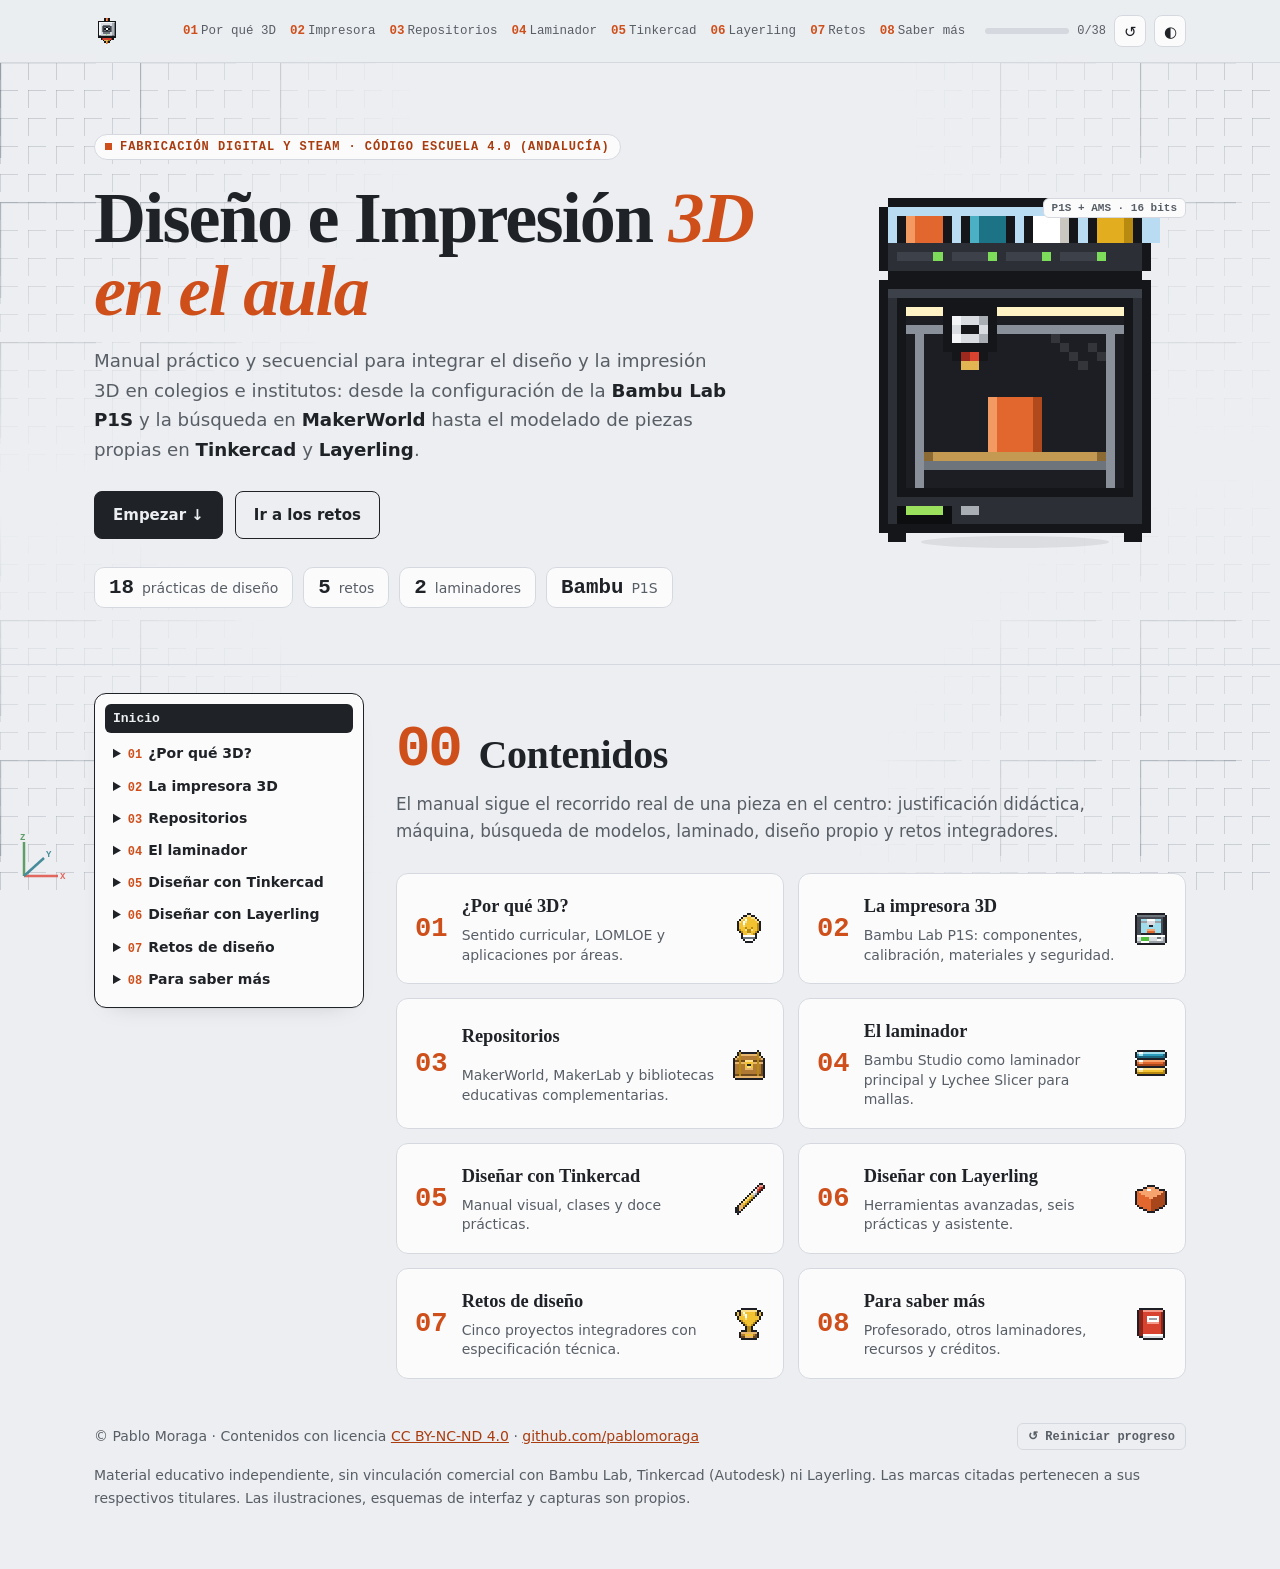
==== index.html @ 356602a1 "Publicar el manual «Impresión 3D Código 4.0» Sitio multipágina (01–08), guía imprimible en PDF, solu" ====
<!doctype html>
<html lang="es">
<head>
<meta charset="utf-8">
<meta name="viewport" content="width=device-width, initial-scale=1">
<title>Diseño e Impresión 3D en el aula</title>
<meta name="description" content="Manual práctico y secuencial para integrar el diseño y la impresión 3D en colegios e institutos de Andalucía (Código Escuela 4.0): Bambu Lab P1S, MakerWorld, Bambu Studio, Lychee Slicer, Tinkercad y Layerling.">
<meta name="author" content="Pablo Moraga">
<link rel="icon" href="data:image/svg+xml,%3Csvg xmlns='http://www.w3.org/2000/svg' viewBox='0 0 8 8' shape-rendering='crispEdges'%3E%3Crect x='1' y='0' width='6' height='8' fill='%231e1d1a'/%3E%3Crect x='0' y='1' width='8' height='6' fill='%231e1d1a'/%3E%3Crect x='1' y='1' width='6' height='6' fill='%23cf4f1b'/%3E%3Crect x='3' y='3' width='2' height='2' fill='%23ffffff'/%3E%3C/svg%3E">
<link rel="stylesheet" href="css/estilo.css?v=aee4a7ae">
</head>
<body data-page="index.html">
<a class="skip" href="#contenido">Saltar al contenido</a>
<div class="cad tl" aria-hidden="true"></div><div class="cad tr" aria-hidden="true"></div><div class="cad bl" aria-hidden="true"></div><div class="cad br" aria-hidden="true"></div>
<svg class="axes" viewBox="0 0 54 54" aria-hidden="true"><path d="M10 44 L44 44" stroke="#e0453a" stroke-width="2.5"/><path d="M10 44 L10 10" stroke="#3c8a46" stroke-width="2.5"/><path d="M10 44 L30 26" stroke="#1d7386" stroke-width="2.5"/><g font-family="monospace" font-size="9" font-weight="700"><text x="46" y="47" fill="#e0453a">X</text><text x="6" y="8" fill="#3c8a46">Z</text><text x="32" y="25" fill="#1d7386">Y</text></g></svg>

<!-- Biblioteca de ilustraciones (gradientes y símbolos reutilizables) -->
<svg width="0" height="0" style="position:absolute" aria-hidden="true" focusable="false">
  <defs>
    <linearGradient id="g-glass" x1="0" y1="0" x2="1" y2="1"><stop offset="0" stop-color="#fff" stop-opacity=".22"/><stop offset=".45" stop-color="#fff" stop-opacity=".04"/><stop offset=".55" stop-color="#fff" stop-opacity=".12"/><stop offset="1" stop-color="#fff" stop-opacity=".02"/></linearGradient>
    <linearGradient id="g-pei" x1="0" x2="1"><stop offset="0" stop-color="#8b6b33"/><stop offset=".5" stop-color="#b48f4c"/><stop offset="1" stop-color="#7c5e2b"/></linearGradient>
    <linearGradient id="g-body" x1="0" x2="0" y1="0" y2="1"><stop offset="0" stop-color="#3a3d43"/><stop offset="1" stop-color="#232529"/></linearGradient>
    <linearGradient id="g-alu" x1="0" x2="1"><stop offset="0" stop-color="#9aa0a8"/><stop offset=".5" stop-color="#dde1e5"/><stop offset="1" stop-color="#8d939b"/></linearGradient>
    <linearGradient id="g-brass" x1="0" x2="1"><stop offset="0" stop-color="#a77b25"/><stop offset=".5" stop-color="#e5c06a"/><stop offset="1" stop-color="#9a6f1e"/></linearGradient>
    <linearGradient id="g-lid" x1="0" y1="0" x2="0" y2="1"><stop offset="0" stop-color="#d9e6ef" stop-opacity=".55"/><stop offset="1" stop-color="#b8c9d6" stop-opacity=".22"/></linearGradient>
    <linearGradient id="g-card" x1="0" x2="0" y1="0" y2="1"><stop offset="0" stop-color="#c79a62"/><stop offset="1" stop-color="#a87b45"/></linearGradient>
    <linearGradient id="g-view" x1="0" x2="0" y1="0" y2="1"><stop offset="0" stop-color="#f6f7f9"/><stop offset="1" stop-color="#e2e5e9"/></linearGradient>
    <pattern id="p-tex" width="4" height="4" patternUnits="userSpaceOnUse"><rect width="4" height="4" fill="#9c7a3e"/><circle cx="1" cy="1" r=".7" fill="#000" opacity=".2"/><circle cx="3" cy="3" r=".6" fill="#fff" opacity=".18"/></pattern>
    <marker id="m-arr" viewBox="0 0 10 10" refX="8" refY="5" markerWidth="6" markerHeight="6" orient="auto-start-reverse"><path d="M0 0 L10 5 L0 10 z" fill="#cf4f1b"/></marker>
    <marker id="m-arrB" viewBox="0 0 10 10" refX="6" refY="5" markerWidth="3.2" markerHeight="3.2" orient="auto"><path d="M0 0 L10 5 L0 10 z" fill="#1e88c8"/></marker>

    <symbol id="s-spool" viewBox="0 0 52 60">
      <rect x="6" y="5" width="40" height="50" fill="currentColor"/>
      <path d="M6 13H46M6 21H46M6 29H46M6 37H46M6 45H46" stroke="#000" stroke-opacity=".13"/>
      <rect x="9" y="5" width="6" height="50" fill="#fff" opacity=".2"/>
      <rect x="0" y="0" width="6" height="60" rx="2" fill="#1d1e21"/><rect x="46" y="0" width="6" height="60" rx="2" fill="#1d1e21"/>
    </symbol>

    <symbol id="s-ams" viewBox="0 0 300 96">
      <use href="#s-spool" x="18" y="10" width="52" height="60" style="color:#e2672e"/>
      <use href="#s-spool" x="86" y="10" width="52" height="60" style="color:#1d7386"/>
      <use href="#s-spool" x="162" y="10" width="52" height="60" style="color:#f1f0ec"/>
      <use href="#s-spool" x="230" y="10" width="52" height="60" style="color:#e2ad1f"/>
      <path d="M6 44 V18 Q6 4 22 4 H278 Q294 4 294 18 V44 Z" fill="url(#g-lid)" stroke="#16171a" stroke-width="2"/>
      <rect x="0" y="40" width="300" height="56" rx="10" fill="url(#g-body)"/>
      <g fill="#44484f"><rect x="20" y="62" width="48" height="20" rx="3"/><rect x="88" y="62" width="48" height="20" rx="3"/><rect x="164" y="62" width="48" height="20" rx="3"/><rect x="232" y="62" width="48" height="20" rx="3"/></g>
      <g fill="#7ddc5a"><circle cx="60" cy="72" r="2.6"/><circle cx="128" cy="72" r="2.6"/><circle cx="204" cy="72" r="2.6"/><circle cx="272" cy="72" r="2.6"/></g>
      <g stroke="#2a2c31" stroke-width="3" stroke-linecap="round"><path d="M30 72h18M98 72h18M174 72h18M242 72h18"/></g>
    </symbol>

    <symbol id="s-p1s" viewBox="0 0 300 340">
      <rect x="0" y="0" width="300" height="340" rx="14" fill="url(#g-body)"/>
      <rect x="6" y="3" width="288" height="10" rx="4" fill="#4a4d54"/>
      <rect x="18" y="24" width="264" height="272" rx="6" fill="#1b1c20"/>
      <rect x="30" y="28" width="240" height="3" rx="1.5" fill="#fff4cf" opacity=".85"/>
      <rect x="36" y="38" width="5" height="250" fill="#7d8188"/><rect x="259" y="38" width="5" height="250" fill="#7d8188"/>
      <rect x="26" y="60" width="248" height="9" rx="2" fill="#565a61"/>
      <path d="M149 24 V50" stroke="#f2f2f0" stroke-width="3"/>
      <rect x="120" y="46" width="58" height="58" rx="8" fill="#e9eaec" stroke="#b8bcc2"/>
      <circle cx="149" cy="73" r="15" fill="#d3d6da" stroke="#b0b4ba"/>
      <path d="M139 73h20M149 63v20" stroke="#b0b4ba" stroke-width="2"/>
      <rect x="128" y="100" width="42" height="8" rx="2" fill="#c4c7cc"/>
      <polygon points="143,108 155,108 151,118 147,118" fill="url(#g-brass)"/>
      <circle cx="34" cy="38" r="5" fill="#0c0d0f" stroke="#6a6e75" stroke-width="1.5"/><circle cx="34" cy="38" r="1.8" fill="#3a7bd5"/>
      <rect x="128" y="196" width="42" height="34" fill="#e2672e"/>
      <path d="M128 202H170M128 208H170M128 214H170M128 220H170M128 226H170" stroke="#000" stroke-opacity=".13"/>
      <rect x="40" y="230" width="220" height="7" rx="1.5" fill="url(#p-tex)"/>
      <rect x="46" y="237" width="208" height="9" rx="1" fill="#3a3d43"/>
      <rect x="18" y="24" width="264" height="272" rx="6" fill="url(#g-glass)" stroke="#121315" stroke-width="2"/>
      <rect x="22" y="304" width="58" height="22" rx="3" fill="#0d0e10" stroke="#55585e"/>
      <path d="M28 312h30M28 318h22" stroke="#9be15d" stroke-width="2" opacity=".8"/>
      <circle cx="92" cy="315" r="4" fill="#4a4d54"/><circle cx="104" cy="315" r="4" fill="#4a4d54"/>
    </symbol>

    <symbol id="s-p1s-back" viewBox="0 0 300 340">
      <rect width="300" height="340" rx="14" fill="url(#g-body)"/>
      <rect x="6" y="3" width="288" height="10" rx="4" fill="#4a4d54"/>
      <rect x="20" y="24" width="260" height="300" rx="6" fill="#2a2c31" stroke="#1a1b1e"/>
      <circle cx="150" cy="170" r="36" fill="#25272b" stroke="#17181b" stroke-width="3"/>
      <g stroke="#17181b" stroke-width="3"><path d="M118 152h64M114 164h72M114 176h72M118 188h64"/></g>
      <rect x="200" y="40" width="46" height="70" rx="6" fill="#e3e4e6" stroke="#9a9ea5"/>
      <rect x="214" y="52" width="18" height="40" rx="3" fill="#c9ccd1"/><circle cx="223" cy="80" r="4" fill="#9a9ea5"/>
      <rect x="34" y="236" width="20" height="10" rx="2" fill="#18191c" stroke="#55585e"/>
      <rect x="26" y="280" width="46" height="22" rx="3" fill="#0b0c0e" stroke="#55585e"/>
      <rect x="226" y="286" width="44" height="28" rx="3" fill="#18191c" stroke="#55585e"/>
      <rect x="232" y="292" width="14" height="16" rx="2" fill="#3a3d43"/><rect x="252" y="293" width="12" height="14" rx="2" fill="#c53a2f"/>
    </symbol>
  </defs>
</svg>

<header class="top">
  <div class="wrap top-in">
    <a class="brand" href="index.html" aria-label="Inicio"><i class="px" data-px="extruder"></i><span>Pablo Moraga · Diseño e Impresión 3D en el aula</span></a>
    <nav class="main" aria-label="Secciones">
      <a href="01-por-que.html"><b>01</b>Por qué 3D</a>
      <a href="02-impresora.html"><b>02</b>Impresora</a>
      <a href="03-repositorios.html"><b>03</b>Repositorios</a>
      <a href="04-laminador.html"><b>04</b>Laminador</a>
      <a href="05-tinkercad.html"><b>05</b>Tinkercad</a>
      <a href="06-layerling.html"><b>06</b>Layerling</a>
      <a href="07-retos.html"><b>07</b>Retos</a>
      <a href="08-saber-mas.html"><b>08</b>Saber más</a>
    </nav>
    <div class="tools">
      <div class="prog" title="Prácticas y retos completados (guardado en este navegador)">
        <span class="bar" aria-hidden="true"><i id="barFill"></i></span><span id="progText">0/0</span>
      </div>
      <button class="ibtn" id="resetBtn" type="button" title="Reiniciar progreso" aria-label="Reiniciar progreso">↺</button>
      <button class="ibtn" id="themeBtn" type="button" title="Cambiar entre modo claro y oscuro" aria-label="Cambiar modo claro u oscuro">◐</button>
    </div>
  </div>
</header>

<main id="contenido">
<!-- HERO -->
<section class="hero" id="inicio">
  <div class="wrap hero-grid">
    <div>
      <span class="eyebrow">Fabricación digital y STEAM · Código Escuela 4.0 (Andalucía)</span>
      <h1>Diseño e Impresión <em>3D en el aula</em></h1>
      <p class="lead">Manual práctico y secuencial para integrar el diseño y la impresión 3D en colegios e institutos: desde la configuración de la <strong>Bambu Lab P1S</strong> y la búsqueda en <strong>MakerWorld</strong> hasta el modelado de piezas propias en <strong>Tinkercad</strong> y <strong>Layerling</strong>.</p>
      <div class="cta">
        <a class="btn primary" href="#contenidos">Empezar ↓</a>
        <a class="btn ghost" href="07-retos.html">Ir a los retos</a>
      </div>
      <ul class="pills">
        <li><b>18</b> prácticas de diseño</li>
        <li><b>5</b> retos</li>
        <li><b>2</b> laminadores</li>
        <li><b>Bambu</b> P1S</li>
      </ul>
    </div>
    <figure class="mascot" style="margin:0">
      <i class="px" data-px="p1sams" role="img" aria-label="Ilustración en pixel art de una impresora Bambu Lab P1S con el AMS imprimiendo una pieza"></i>
      <figcaption>P1S + AMS · 16 bits</figcaption>
    </figure>
  </div>
</section>
<div class="wrap layout home">
<nav class="side" aria-label="Índice del manual"><details class="side-wrap" open><summary>Índice del manual</summary><a href="index.html" class="side-home on" aria-current="page">Inicio</a><ul class="side-tree"><li><details><summary><span class="num">01</span>¿Por qué 3D?</summary><ul><li><a href="01-por-que.html">Presentación</a></li><li><a href="01-por-que.html#itinerario" data-sub="itinerario">Tu itinerario</a></li><li><a href="01-por-que.html#glosario" data-sub="glosario">Antes de empezar: palabras clave</a></li><li><a href="01-por-que.html#secuencia" data-sub="secuencia">Del problema a la pieza: secuencia didáctica tipo</a></li><li><a href="01-por-que.html#aplicaciones-por-areas-curriculares" data-sub="aplicaciones-por-areas-curriculares">Aplicaciones por áreas curriculares</a></li></ul></details></li><li><details><summary><span class="num">02</span>La impresora 3D</summary><ul><li><a href="02-impresora.html">Presentación</a></li><li><a href="02-impresora.html#componentes-principales-de-la-p1s" data-sub="componentes-principales-de-la-p1s">Componentes principales de la P1S</a></li><li><a href="02-impresora.html#montaje-inicial-de-la-p1s" data-sub="montaje-inicial-de-la-p1s">Montaje inicial de la P1S</a></li><li><a href="02-impresora.html#el-ams-funcionamiento-y-montaje" data-sub="el-ams-funcionamiento-y-montaje">El AMS: funcionamiento y montaje</a></li><li><a href="02-impresora.html#materiales-y-seguridad-en-el-aula" data-sub="materiales-y-seguridad-en-el-aula">Materiales y seguridad en el aula</a></li><li><a href="02-impresora.html#conectividad-en-redes-educativas" data-sub="conectividad-en-redes-educativas">Conectividad en redes educativas</a></li><li><a href="02-impresora.html#iot" data-sub="iot">Alta en Andared_IoT por la dirección MAC (Séneca)</a></li></ul></details></li><li><details><summary><span class="num">03</span>Repositorios</summary><ul><li><a href="03-repositorios.html">Presentación</a></li><li><a href="03-repositorios.html#practicas-secuenciales-en-makerworld" data-sub="practicas-secuenciales-en-makerworld">Prácticas secuenciales en MakerWorld</a></li></ul></details></li><li><details><summary><span class="num">04</span>El laminador</summary><ul><li><a href="04-laminador.html">Presentación</a></li><li><a href="04-laminador.html#bambu-studio" data-sub="bambu-studio">Bambu Studio</a></li><li><a href="04-laminador.html#s-o-s-aula-incidencias-frecuentes" data-sub="s-o-s-aula-incidencias-frecuentes">S.O.S. Aula: incidencias frecuentes</a></li><li><a href="04-laminador.html#galeria-de-errores-de-impresion" data-sub="galeria-de-errores-de-impresion">Galería de errores de impresión</a></li><li><a href="04-laminador.html#diagnostico" data-sub="diagnostico">¿Qué le pasa a mi pieza?</a></li><li><a href="04-laminador.html#lychee-slicer" data-sub="lychee-slicer">Lychee Slicer</a></li><li><a href="04-laminador.html#handy" data-sub="handy">Control desde el móvil: Bambu Handy</a></li></ul></details></li><li><details><summary><span class="num">05</span>Diseñar con Tinkercad</summary><ul><li><a href="05-tinkercad.html">Presentación</a></li><li><a href="05-tinkercad.html#tinkercad-en-doce-operaciones" data-sub="tinkercad-en-doce-operaciones">Tinkercad en doce operaciones</a></li><li><a href="05-tinkercad.html#clases" data-sub="clases">Clases en Tinkercad y Google Classroom</a></li><li><a href="05-tinkercad.html#atajos" data-sub="atajos">Atajos de teclado</a></li><li><a href="05-tinkercad.html#practicas-con-tinkercad" data-sub="practicas-con-tinkercad">Prácticas con Tinkercad</a></li></ul></details></li><li><details><summary><span class="num">06</span>Diseñar con Layerling</summary><ul><li><a href="06-layerling.html">Presentación</a></li><li><a href="06-layerling.html#layerling-paso-a-paso" data-sub="layerling-paso-a-paso">Layerling paso a paso</a></li><li><a href="06-layerling.html#atajos-ly" data-sub="atajos-ly">Atajos de teclado</a></li><li><a href="06-layerling.html#practicas-con-layerling" data-sub="practicas-con-layerling">Prácticas con Layerling</a></li><li><a href="06-layerling.html#ahora-con-asistente-del-prompt-al-stl" data-sub="ahora-con-asistente-del-prompt-al-stl">Ahora con Asistente: del prompt al STL</a></li></ul></details></li><li><details><summary><span class="num">07</span>Retos de diseño</summary><ul><li><a href="07-retos.html">Presentación</a></li><li><a href="07-retos.html#ideas-para-seguir-proyectos-del-curso" data-sub="ideas-para-seguir-proyectos-del-curso">Ideas para seguir: proyectos del curso</a></li></ul></details></li><li><details><summary><span class="num">08</span>Para saber más</summary><ul><li><a href="08-saber-mas.html">Presentación</a></li><li><a href="08-saber-mas.html#tab-prof" data-sub="tab-prof">Para el profesorado</a></li><li><a href="08-saber-mas.html#tab-lam" data-sub="tab-lam">Otros laminadores</a></li><li><a href="08-saber-mas.html#tab-rec" data-sub="tab-rec">Recursos</a></li><li><a href="08-saber-mas.html#tab-cred" data-sub="tab-cred">Créditos y licencias</a></li></ul></details></li></ul></details></nav>
<div class="page-main">
<!-- 00 CONTENIDOS -->
<section class="sec" id="contenidos">
  <div class="wrap">
    <div class="sec-head"><span class="sec-num">00</span><h2>Contenidos</h2>
      <p class="kick">El manual sigue el recorrido real de una pieza en el centro: justificación didáctica, máquina, búsqueda de modelos, laminado, diseño propio y retos integradores.</p></div>
    <div class="toc">
      <a href="01-por-que.html"><span class="n">01</span><b>¿Por qué 3D?</b><i class="px" data-px="bulb"></i><span class="d">Sentido curricular, LOMLOE y aplicaciones por áreas.</span></a>
      <a href="02-impresora.html"><span class="n">02</span><b>La impresora 3D</b><i class="px" data-px="printer"></i><span class="d">Bambu Lab P1S: componentes, calibración, materiales y seguridad.</span></a>
      <a href="03-repositorios.html"><span class="n">03</span><b>Repositorios</b><i class="px" data-px="chest"></i><span class="d">MakerWorld, MakerLab y bibliotecas educativas complementarias.</span></a>
      <a href="04-laminador.html"><span class="n">04</span><b>El laminador</b><i class="px" data-px="layers"></i><span class="d">Bambu Studio como laminador principal y Lychee Slicer para mallas.</span></a>
      <a href="05-tinkercad.html"><span class="n">05</span><b>Diseñar con Tinkercad</b><i class="px" data-px="pencil"></i><span class="d">Manual visual, clases y doce prácticas.</span></a>
      <a href="06-layerling.html"><span class="n">06</span><b>Diseñar con Layerling</b><i class="px" data-px="cube"></i><span class="d">Herramientas avanzadas, seis prácticas y asistente.</span></a>
      <a href="07-retos.html"><span class="n">07</span><b>Retos de diseño</b><i class="px" data-px="trophy"></i><span class="d">Cinco proyectos integradores con especificación técnica.</span></a>
      <a href="08-saber-mas.html"><span class="n">08</span><b>Para saber más</b><i class="px" data-px="book"></i><span class="d">Profesorado, otros laminadores, recursos y créditos.</span></a>
    </div>
  </div>
</section>
</div>
</div>
</main>

<footer>
  <div class="wrap">
    <div class="f">
      <span>© Pablo Moraga · Contenidos con licencia <a href="https://creativecommons.org/licenses/by-nc-nd/4.0/deed.es" target="_blank" rel="noopener noreferrer license">CC BY-NC-ND 4.0</a> · <a href="https://github.com/pablomoraga" target="_blank" rel="noopener noreferrer">github.com/pablomoraga</a></span>
      <button class="reset" id="resetBtn2" type="button">↺ Reiniciar progreso</button>
    </div>
    <p class="small" style="margin-top:14px">Material educativo independiente, sin vinculación comercial con Bambu Lab, Tinkercad (Autodesk) ni Layerling. Las marcas citadas pertenecen a sus respectivos titulares. Las ilustraciones, esquemas de interfaz y capturas son propios.</p>
    <noscript><p class="small">Las prácticas de diseño, los retos, las animaciones y el registro de progreso requieren JavaScript.</p></noscript>
  </div>
</footer>

<script src="js/app.js?v=aee4a7ae"></script>
</body>
</html>
---- css/estilo.css ----
:root{
  --bg:#eceef1;--bg2:#e3e6ea;--card:#fbfbfc;--ink:#1f2226;--muted:#585e66;--line:#d5d9df;--cad:rgba(96,108,122,.32);
  --accent:#cf4f1b;--accent-ink:#a93c0f;--accent-l:#f3b08f;--accent-d:#9c3a12;--soft:#fbece3;
  --teal:#1d7386;--teal-soft:#e3f0f2;--yellow:#e2ad1f;--green:#3c8a46;--green-soft:#e6f2e7;--red:#c53a2f;
  --hole:rgba(120,130,140,.28);--gridln:#e4e7eb;--anim-bg:#f6f7f9;
  --px-k:#1e1d1a;--px-w:#ffffff;--px-g:#a39e95;
  --shadow:0 1px 0 rgba(0,0,0,.03),0 10px 24px -18px rgba(0,0,0,.25);
  --serif:"Iowan Old Style","Palatino Linotype",Palatino,"Book Antiqua",Georgia,serif;
  --sans:system-ui,-apple-system,"Segoe UI",Roboto,"Helvetica Neue",Arial,sans-serif;
  --mono:ui-monospace,"Cascadia Mono","SFMono-Regular",Consolas,"Liberation Mono",monospace;
  --hh:62px;
  color-scheme:light;
}
@media (prefers-color-scheme:dark){
  :root:not([data-theme="light"]){
    --bg:#121317;--bg2:#1a1c21;--card:#1d1f25;--ink:#ebe8e1;--muted:#a5a198;--line:#2e3139;
    --accent:#ee7440;--accent-ink:#f59265;--accent-l:#f2a27c;--accent-d:#b4501f;--soft:#2a1f1a;
    --teal:#4bb0c3;--teal-soft:#15282c;--yellow:#e8b93a;--green:#5fb36a;--green-soft:#17261a;--red:#e0584c;
    --hole:rgba(170,180,190,.22);--gridln:#25282f;--anim-bg:#17191e;
    --px-k:#e6e2d9;--px-w:#2b2e36;--px-g:#7d7a73;
    --shadow:0 1px 0 rgba(0,0,0,.2),0 10px 24px -18px rgba(0,0,0,.6);
    color-scheme:dark;
  }
}
:root[data-theme="dark"]{
  --bg:#121317;--bg2:#1a1c21;--card:#1d1f25;--ink:#ebe8e1;--muted:#a5a198;--line:#2e3139;
  --accent:#ee7440;--accent-ink:#f59265;--accent-l:#f2a27c;--accent-d:#b4501f;--soft:#2a1f1a;
  --teal:#4bb0c3;--teal-soft:#15282c;--yellow:#e8b93a;--green:#5fb36a;--green-soft:#17261a;--red:#e0584c;
  --hole:rgba(170,180,190,.22);--gridln:#25282f;--anim-bg:#17191e;
  --px-k:#e6e2d9;--px-w:#2b2e36;--px-g:#7d7a73;
  --shadow:0 1px 0 rgba(0,0,0,.2),0 10px 24px -18px rgba(0,0,0,.6);
  color-scheme:dark;
}
*{box-sizing:border-box}
html{scroll-behavior:smooth}
body{margin:0;background:var(--bg);color:var(--ink);font:16px/1.62 var(--sans);-webkit-font-smoothing:antialiased;overflow-x:hidden}
a{color:var(--accent-ink)}
a:hover{color:var(--accent)}
img,svg{max-width:100%}
h1,h2,h3,h4{font-family:var(--serif);font-weight:600;line-height:1.2;margin:0 0 .5em;letter-spacing:-.01em}
h3{font-size:1.4rem}
h4{font-size:1.12rem}
p{margin:0 0 .8em}
code,kbd{font-family:var(--mono);font-size:.86em}
code{background:var(--bg2);border:1px solid var(--line);padding:1px 5px;border-radius:4px}
kbd{display:inline-block;min-width:1.6em;text-align:center;padding:0 5px;border:1px solid var(--line);border-bottom-width:2px;border-radius:4px;background:var(--card);color:var(--ink);line-height:1.5}
.wrap{max-width:1140px;margin:0 auto;padding:0 24px}
.skip{position:absolute;left:-999px;top:0;background:var(--ink);color:var(--bg);padding:8px 12px;z-index:100}
.skip:focus{left:8px;top:8px}
:focus-visible{outline:2px solid var(--accent);outline-offset:2px}

/* Pixel icons */
.px{display:inline-block;width:28px;height:28px;flex:0 0 auto;vertical-align:middle}
.px svg{width:100%;height:100%;display:block}
:root[data-theme="dark"] .px svg.i16{filter:drop-shadow(0 0 1px rgba(255,255,255,.55))}
@media (prefers-color-scheme:dark){:root:not([data-theme="light"]) .px svg.i16{filter:drop-shadow(0 0 1px rgba(255,255,255,.55))}}
.c-k{fill:var(--px-k)}.c-w{fill:var(--px-w)}.c-g{fill:var(--px-g)}.c-o,.c-L{fill:var(--accent)}
.c-t{fill:var(--teal)}.c-y{fill:var(--yellow)}.c-n{fill:var(--green)}.c-r{fill:var(--red)}
.c-d{fill:#4a4f57}.c-m{fill:#8d939b}.c-l{fill:#d5d9de}.c-h{fill:#d8432f}.c-b{fill:#e3b552}.c-B{fill:#9a6f1e}
.led{animation:led 1.6s steps(1,end) infinite}
@keyframes led{50%{fill:var(--yellow)}}
.pm-head{animation:pmHead 3.2s steps(10,end) infinite alternate}
@keyframes pmHead{from{transform:translateX(0)}to{transform:translateX(10px)}}
.pm-obj{transform-origin:16px 28px;animation:pmGrow 6.4s steps(6,end) infinite}
@keyframes pmGrow{from{transform:scaleY(.17)}to{transform:scaleY(1)}}
.mascot .px{aspect-ratio:32/38 !important}
.brand .px{width:30px;height:30px}

/* Header */
.top{position:fixed;inset:0 0 auto 0;z-index:50;background:var(--bg);background:color-mix(in srgb,var(--bg) 90%,transparent);backdrop-filter:saturate(1.4) blur(8px);-webkit-backdrop-filter:saturate(1.4) blur(8px);border-bottom:1px solid var(--line)}
.top-in{display:flex;align-items:center;gap:14px;min-height:var(--hh)}
.brand{display:flex;align-items:center;gap:10px;font-weight:600;font-size:14.5px;color:var(--ink);text-decoration:none;min-width:0}
.brand span{white-space:nowrap;overflow:hidden;text-overflow:ellipsis}
.brand .px{width:26px;height:26px}
.brand:hover{color:var(--ink)}
nav.main{display:flex;gap:2px;margin-left:auto}
nav.main a{font:500 12.5px var(--mono);padding:6px 8px;border-radius:6px;color:var(--muted);text-decoration:none;white-space:nowrap}
nav.main a b{color:var(--accent);font-weight:700;margin-right:3px}
nav.main a:hover,nav.main a.on{background:var(--bg2);color:var(--ink)}
.tools{display:flex;align-items:center;gap:8px}
.prog{display:flex;align-items:center;gap:8px;font:12px var(--mono);color:var(--muted);white-space:nowrap}
.bar{width:84px;height:6px;background:var(--line);border-radius:3px;overflow:hidden}
.bar i{display:block;height:100%;width:0;background:var(--green);transition:width .35s ease}
.ibtn{border:1px solid var(--line);background:var(--card);color:var(--ink);border-radius:8px;width:32px;height:32px;cursor:pointer;display:grid;place-items:center;font-size:15px;line-height:1;padding:0}
.ibtn:hover{border-color:var(--accent)}
@media (min-width:1061px) and (max-width:1440px){.brand span{display:none}nav.main a{padding:6px 6px}}
@media (max-width:1060px){
  :root{--hh:56px}
  .top-in{flex-wrap:wrap;gap:8px 12px;padding-top:6px}
  .tools{margin-left:auto}
  nav.main{order:3;width:100%;margin:0 -8px;overflow-x:auto;scrollbar-width:none;padding-bottom:6px}
  nav.main::-webkit-scrollbar{display:none}
  main{--offset:112px}
}
@media (max-width:560px){.bar{width:52px}.brand{font-size:13px}.wrap{padding:0 16px}}

/* Hero */
main{--offset:84px}
section[id]{scroll-margin-top:var(--offset)}
.hero{padding:calc(var(--offset) + 48px) 0 56px;border-bottom:1px solid var(--line)}
.hero-grid{display:grid;grid-template-columns:1.35fr .65fr;gap:40px;align-items:center}
.eyebrow{font:600 12px var(--mono);letter-spacing:.08em;text-transform:uppercase;color:var(--accent-ink);display:inline-flex;align-items:center;gap:8px;border:1px solid var(--line);background:var(--card);padding:5px 10px;border-radius:999px}
.eyebrow::before{content:"";width:7px;height:7px;background:var(--accent)}
.hero h1{font-size:clamp(2.5rem,6.4vw,4.5rem);line-height:1.02;margin:22px 0 18px;letter-spacing:-.025em}
.hero h1 em{color:var(--accent);font-style:italic}
.lead{font-size:1.14rem;color:var(--muted);max-width:640px}
.lead strong{color:var(--ink)}
.cta{display:flex;flex-wrap:wrap;gap:12px;margin:26px 0 28px}
.btn{display:inline-flex;align-items:center;gap:8px;padding:11px 18px;border-radius:8px;font-weight:600;text-decoration:none;border:1px solid var(--ink);font-size:15px}
.btn.primary{background:var(--ink);color:var(--bg)}
.btn.primary:hover{background:var(--accent);border-color:var(--accent);color:#fff}
.btn.ghost{color:var(--ink);background:transparent}
.btn.ghost:hover{border-color:var(--accent);color:var(--accent)}
.pills{display:flex;flex-wrap:wrap;gap:10px;margin:0;padding:0;list-style:none}
.pills li{display:flex;align-items:baseline;gap:8px;background:var(--card);border:1px solid var(--line);border-radius:10px;padding:8px 14px;font-size:14px;color:var(--muted)}
.pills b{font:700 1.3rem var(--mono);color:var(--ink)}
.mascot{position:relative;display:grid;place-items:center}
.mascot .px{width:min(290px,70vw);height:auto;aspect-ratio:1;animation:float 3.2s ease-in-out infinite}
.mascot::after{content:"";position:absolute;bottom:-6px;width:55%;height:12px;border-radius:50%;background:var(--ink);opacity:.08}
.mascot figcaption{position:absolute;top:0;right:0;font:600 11px var(--mono);color:var(--muted);background:var(--card);border:1px solid var(--line);padding:3px 8px;border-radius:6px}
@keyframes float{50%{transform:translateY(-8px)}}
@media (max-width:820px){.hero-grid{grid-template-columns:1fr}.mascot{order:-1;justify-content:start}.mascot .px{width:150px}.mascot::after{display:none}.mascot figcaption{position:static;margin-left:12px}}

/* Sections */
.sec{padding:72px 0;border-bottom:1px solid var(--line)}
.sec-head{display:grid;grid-template-columns:auto 1fr;gap:6px 18px;align-items:end;margin-bottom:28px}
.sec-num{font:700 clamp(2.6rem,6vw,3.6rem)/1 var(--mono);color:var(--accent);letter-spacing:-.04em}
.sec-head h2{font-size:clamp(1.8rem,3.6vw,2.5rem);margin:0}
.sec-head .kick{grid-column:1/-1;color:var(--muted);max-width:760px;margin:6px 0 0;font-size:1.05rem}
.sec-count{font:600 12px var(--mono);color:var(--muted);border:1px solid var(--line);border-radius:999px;padding:3px 10px;background:var(--card);margin-left:8px;vertical-align:middle;white-space:nowrap}
.sub{display:flex;align-items:center;gap:10px;margin:44px 0 16px;font-size:1.45rem}
.sub .px{width:26px;height:26px}
.sub small{font:600 12px var(--mono);color:var(--accent-ink);letter-spacing:.05em;text-transform:uppercase}
.mini{font:700 12px var(--mono);letter-spacing:.06em;text-transform:uppercase;color:var(--muted);margin:22px 0 10px}

.grid{display:grid;gap:16px;grid-template-columns:repeat(auto-fill,minmax(250px,1fr))}
.grid.two{grid-template-columns:repeat(auto-fit,minmax(min(100%,420px),1fr))}
.grid.three{grid-template-columns:repeat(auto-fill,minmax(min(100%,300px),1fr))}
.card{background:var(--card);border:1px solid var(--line);border-radius:12px;padding:20px;box-shadow:var(--shadow)}
.card h4{display:flex;align-items:center;gap:10px;margin-bottom:8px}
.card p:last-child,.card ul:last-child,.card ol:last-child{margin-bottom:0}
.card .px{width:30px;height:30px}
.card .num{font:700 13px var(--mono);color:var(--accent)}
.muted{color:var(--muted)}
.small{font-size:14px}
ul.clean,ol.clean{margin:0;padding-left:1.2em}
ul.clean li,ol.clean li{margin:.25em 0}

/* Index */
.toc{display:grid;gap:14px;grid-template-columns:repeat(auto-fill,minmax(min(100%,320px),1fr))}
.toc a{display:grid;grid-template-columns:auto 1fr auto;gap:4px 14px;align-items:center;text-decoration:none;color:var(--ink);background:var(--card);border:1px solid var(--line);border-radius:12px;padding:18px 18px;transition:border-color .2s,transform .2s}
.toc a:hover{border-color:var(--accent);transform:translateY(-2px);color:var(--ink)}
.toc .n{font:700 1.7rem/1 var(--mono);color:var(--accent);grid-row:1/3}
.toc .px{grid-column:3;grid-row:1/3;width:32px;height:32px}
.toc b{font-family:var(--serif);font-size:1.15rem}
.toc span.d{color:var(--muted);font-size:14px;line-height:1.4}

/* Tables */
.tbl{overflow-x:auto;border:1px solid var(--line);border-radius:12px;background:var(--card);box-shadow:var(--shadow)}
.tbl table{width:100%;border-collapse:collapse;font-size:14.5px;min-width:560px}
.tbl th,.tbl td{padding:11px 14px;border-bottom:1px solid var(--line);text-align:left;vertical-align:top}
.tbl tr:last-child td{border-bottom:0}
.tbl th{font:700 11.5px var(--mono);text-transform:uppercase;letter-spacing:.05em;color:var(--muted);background:var(--bg2)}
.tbl td:first-child{font-weight:600}
.yes{color:var(--green);font-weight:700}
.no{color:var(--red);font-weight:700}

/* Notes / callouts */
.note{display:flex;gap:12px;align-items:flex-start;background:var(--soft);border:1px solid var(--line);border-left:3px solid var(--accent);padding:14px 16px;border-radius:10px;margin:16px 0;font-size:15px}
.note .px{width:24px;height:24px;margin-top:2px}
.note.info{background:var(--teal-soft);border-left-color:var(--teal)}
.note.ok{background:var(--green-soft);border-left-color:var(--green)}
.note p:last-child{margin:0}
.badge{display:inline-block;font:700 11px var(--mono);letter-spacing:.03em;text-transform:uppercase;padding:2px 8px;border-radius:999px;background:var(--green-soft);color:var(--green);border:1px solid currentColor;white-space:nowrap}
.tag{display:inline-block;font:600 11.5px var(--mono);padding:2px 8px;border-radius:999px;background:var(--bg2);border:1px solid var(--line);color:var(--muted);white-space:nowrap}
.links{display:flex;flex-wrap:wrap;gap:10px;margin-top:22px}
.links a{display:inline-flex;align-items:center;gap:8px;font:600 13.5px var(--mono);text-decoration:none;color:var(--ink);border:1px solid var(--line);background:var(--card);padding:8px 12px;border-radius:8px}
.links a::after{content:"↗";color:var(--accent)}
.links a:hover{border-color:var(--accent)}

/* Checklist */
.checklist{display:grid;gap:10px;grid-template-columns:repeat(auto-fill,minmax(min(100%,330px),1fr));list-style:none;padding:0;margin:0}
.checklist li{display:flex;gap:12px;align-items:flex-start;background:var(--card);border:1px solid var(--line);border-radius:10px;padding:14px;font-size:15px}
.checklist .px{width:26px;height:26px}
.flow{display:flex;flex-wrap:wrap;gap:8px;align-items:center;list-style:none;padding:0;margin:8px 0 0;counter-reset:f}
.flow li{counter-increment:f;background:var(--bg2);border:1px solid var(--line);border-radius:8px;padding:6px 10px;font-size:14px}
.flow li::before{content:counter(f) " · ";font:700 12px var(--mono);color:var(--accent)}

/* Tasks */
.task{position:relative;background:var(--card);border:1px solid var(--line);border-radius:12px;padding:20px;box-shadow:var(--shadow);transition:border-color .25s,background-color .25s}
.task.done{border-color:var(--green)}
.task-h{display:flex;flex-wrap:wrap;align-items:center;gap:8px 12px;margin-bottom:10px}
.task-h h4{margin:0;flex:1 1 200px}
.code{font:700 12.5px var(--mono);color:#fff;background:var(--accent);padding:3px 8px;border-radius:6px;white-space:nowrap}
.task.done .code{background:var(--green)}
.steps{margin:0;padding:0;list-style:none;counter-reset:s}
.steps li{counter-increment:s;position:relative;padding:6px 0 6px 34px;border-top:1px dashed var(--line);font-size:15px}
.steps li:first-child{border-top:0}
.steps li::before{content:counter(s);position:absolute;left:0;top:7px;width:22px;height:22px;display:grid;place-items:center;font:700 11.5px var(--mono);background:var(--bg2);border:1px solid var(--line);border-radius:5px;color:var(--ink)}
.chk{display:inline-flex;gap:8px;align-items:center;font:600 12.5px var(--mono);cursor:pointer;border:1px solid var(--line);border-radius:999px;padding:5px 12px 5px 9px;background:var(--bg2);color:var(--muted);user-select:none;white-space:nowrap}
.chk input{width:16px;height:16px;margin:0;accent-color:var(--green);cursor:pointer}
.task.done .chk{color:var(--green);border-color:var(--green);background:var(--green-soft)}
.chk .on{display:none}.task.done .chk .on{display:inline}.task.done .chk .off{display:none}

/* Practices */
.practices{display:grid;gap:18px}
.practice{display:grid;grid-template-columns:minmax(0,300px) 1fr;gap:22px;align-items:start}
.practice .meta{display:flex;flex-wrap:wrap;gap:6px;margin:4px 0 10px}
.spec{background:var(--bg2);border:1px solid var(--line);border-radius:8px;padding:9px 12px;font-size:14.5px;margin-bottom:12px}
.spec b{font-family:var(--mono);font-size:.95em}
.pnote{font-size:14px;color:var(--muted);margin:12px 0 0;display:flex;gap:10px;align-items:flex-start}
.pnote .px{width:20px;height:20px;margin-top:2px}
@media (max-width:760px){.practice{grid-template-columns:1fr}}

/* Animations (GIF-like loops) */
svg.anim{width:100%;height:auto;display:block;border:1px solid var(--line);border-radius:10px;background:var(--anim-bg);cursor:pointer}
.anim-cap{font:600 11px var(--mono);color:var(--muted);margin-top:6px;display:flex;justify-content:space-between;gap:8px}
.anim .step{opacity:0;animation:step3 6s linear infinite}
.anim .step-2{animation-delay:-4s}.anim .step-3{animation-delay:-2s}
.anim.paused .step{animation-play-state:paused}
@keyframes step3{0%,33%{opacity:1}33.4%,100%{opacity:0}}
@media (prefers-reduced-motion:reduce){.anim .step{animation:none;opacity:0}.anim .step-3{opacity:1}.mascot .px,.led,.pm-head,.pm-obj{animation:none}html{scroll-behavior:auto}}
.anim .ph{fill:var(--line)}.anim .ph.on{fill:var(--accent)}
/* Filters */
.filters{display:flex;flex-wrap:wrap;gap:8px;margin:18px 0 20px;align-items:center}
.filters button{font:600 12.5px var(--mono);padding:6px 12px;border-radius:999px;border:1px solid var(--line);background:var(--card);color:var(--muted);cursor:pointer}
.filters button:hover{border-color:var(--accent);color:var(--ink)}
.filters button[aria-pressed="true"]{background:var(--ink);color:var(--bg);border-color:var(--ink)}
.filters .fcount{font:12px var(--mono);color:var(--muted);margin-left:auto}
.is-hidden{display:none!important}
.task.done .code::after{content:" ✓"}
.anim .gl{stroke:var(--gridln);stroke-width:1}
.anim .fstrip{fill:var(--bg2)}
.anim text{font-family:var(--mono)}
.anim .flab{fill:var(--ink);font-weight:600}
.anim .dt{fill:var(--muted)}
.anim .emb{fill:var(--ink);font-weight:700}
.anim .embw{fill:#fff;font-weight:700}
.anim .sol{fill:var(--accent);stroke:var(--ink);stroke-width:1.5;stroke-linejoin:round}
.anim .solD{fill:var(--accent-d);stroke:var(--ink);stroke-width:1.5;stroke-linejoin:round}
.anim .lite{fill:var(--accent-l);stroke:var(--ink);stroke-width:1.5;stroke-linejoin:round}
.anim .sec{fill:var(--teal);stroke:var(--ink);stroke-width:1.5;stroke-linejoin:round}
.anim .yel{fill:var(--yellow);stroke:var(--ink);stroke-width:1.5;stroke-linejoin:round}
.anim .hol{fill:var(--hole);stroke:var(--muted);stroke-width:1.5;stroke-dasharray:4 3}
.anim .bgc{fill:var(--anim-bg);stroke:var(--ink);stroke-width:1.5}
.anim .wht{fill:var(--card);stroke:var(--ink);stroke-width:1.2}
.anim .ext{fill:var(--px-g);stroke:var(--ink);stroke-width:1.5;stroke-linejoin:round}
.anim .ghost{fill:none;stroke:var(--muted);stroke-width:1.5;stroke-dasharray:4 3}
.anim .sel{fill:none;stroke:var(--teal);stroke-width:1.6;stroke-dasharray:6 3}
.anim .wp{fill:var(--teal);fill-opacity:.45;stroke:var(--teal);stroke-width:1.5}
.anim .dotc{fill:var(--ink)}
.anim .dotS{fill:var(--accent-l);stroke:var(--ink);stroke-width:1.5}
.anim .oxy{fill:var(--red);stroke:var(--ink);stroke-width:1.5}
.anim .hyd{fill:#f4f2ee;stroke:#1e1d1a;stroke-width:1.5}
.anim .mag{fill:var(--red)}
.anim .frm{fill:none;stroke:var(--accent);stroke-width:8}
.anim .ln{fill:none;stroke:var(--ink);stroke-width:1.5}
.anim .dl{fill:none;stroke:var(--teal);stroke-width:1.3;stroke-dasharray:4 3}
.anim .dlk{fill:none;stroke:var(--ink);stroke-width:1.2;stroke-dasharray:4 3}
.anim .secl{stroke:var(--teal);stroke-width:4;stroke-linecap:round}
.anim .mk{stroke:var(--ink);stroke-width:3}
.anim .bond{stroke:var(--px-g);stroke-width:8}
.anim .gf{stroke:var(--ink);stroke-opacity:.2;stroke-width:.6}

/* CAD workspace grid in the page corners (open squares) */
.cad{position:fixed;width:min(420px,48vw);height:min(420px,48vw);pointer-events:none;z-index:-1;
  background-image:url("data:image/svg+xml,%3Csvg xmlns='http://www.w3.org/2000/svg' width='28' height='28'%3E%3Cpath d='M0 .5H18M.5 0V18' fill='none' stroke='%23606c7a' stroke-opacity='.28'/%3E%3C/svg%3E"),
    url("data:image/svg+xml,%3Csvg xmlns='http://www.w3.org/2000/svg' width='140' height='140'%3E%3Cpath d='M0 .5H96M.5 0V96' fill='none' stroke='%23606c7a' stroke-opacity='.5' stroke-width='1.4'/%3E%3C/svg%3E");}
.cad.tl{top:var(--hh);left:0;-webkit-mask-image:radial-gradient(circle at 0 0,#000 0,rgba(0,0,0,.6) 35%,transparent 72%);mask-image:radial-gradient(circle at 0 0,#000 0,rgba(0,0,0,.6) 35%,transparent 72%)}
.cad.tr{top:var(--hh);right:0;background-position:right top;-webkit-mask-image:radial-gradient(circle at 100% 0,#000 0,rgba(0,0,0,.5) 30%,transparent 65%);mask-image:radial-gradient(circle at 100% 0,#000 0,rgba(0,0,0,.5) 30%,transparent 65%)}
.cad.bl{bottom:0;left:0;background-position:left bottom;-webkit-mask-image:radial-gradient(circle at 0 100%,#000 0,rgba(0,0,0,.5) 30%,transparent 65%);mask-image:radial-gradient(circle at 0 100%,#000 0,rgba(0,0,0,.5) 30%,transparent 65%)}
.cad.br{bottom:0;right:0;background-position:right bottom;-webkit-mask-image:radial-gradient(circle at 100% 100%,#000 0,rgba(0,0,0,.6) 35%,transparent 72%);mask-image:radial-gradient(circle at 100% 100%,#000 0,rgba(0,0,0,.6) 35%,transparent 72%)}
.axes{position:fixed;left:14px;bottom:14px;width:54px;height:54px;pointer-events:none;z-index:-1;opacity:.8}
@media (max-width:600px){.cad.tr,.cad.bl{display:none}}
/* Visual quick guides */
.vis-zones{display:grid;grid-template-columns:repeat(4,1fr);gap:8px}
.vz{background:var(--bg2);border:1px solid var(--line);border-radius:10px;padding:8px 6px;text-align:center;font-size:12.5px;line-height:1.3}
.vz svg{width:100%;height:44px;display:block;margin-bottom:6px}
.vz b{display:inline-grid;place-items:center;width:18px;height:18px;border-radius:50%;background:var(--accent);color:#fff;font:700 10.5px var(--mono);margin-right:3px}
@media (max-width:520px){.vis-zones{grid-template-columns:repeat(2,1fr)}}
svg.eq{width:100%;height:auto;display:block;background:var(--anim-bg);border:1px solid var(--line);border-radius:10px}
.keys{display:grid;grid-template-columns:repeat(auto-fill,minmax(96px,1fr));gap:8px}
.key{background:var(--bg2);border:1px solid var(--line);border-radius:10px;padding:10px 6px;text-align:center;font-size:12px;line-height:1.3}
.key kbd{display:block;width:max-content;margin:0 auto 6px;font-size:14px;padding:3px 10px;border-bottom-width:4px;box-shadow:0 1px 0 var(--line)}
.pipe{display:flex;align-items:center;gap:6px;flex-wrap:wrap}
.pipe span{background:var(--bg2);border:1px solid var(--line);border-radius:8px;padding:6px 10px;font:600 12.5px var(--mono)}
.pipe i{color:var(--accent);font-style:normal;font-weight:700}
.feat{display:grid;grid-template-columns:repeat(2,1fr);gap:8px}
.feat div{display:flex;gap:8px;align-items:center;background:var(--bg2);border:1px solid var(--line);border-radius:10px;padding:8px;font-size:13px;line-height:1.3}
.feat .px{width:24px;height:24px}
.stepper{list-style:none;padding:0;margin:0;display:grid;grid-template-columns:repeat(5,1fr);gap:6px;counter-reset:st}
.stepper li{counter-increment:st;text-align:center;font-size:12px;line-height:1.3;position:relative;padding-top:30px}
.stepper li::before{content:counter(st);position:absolute;top:0;left:50%;transform:translateX(-50%);width:24px;height:24px;border-radius:50%;background:var(--teal);color:#fff;display:grid;place-items:center;font:700 12px var(--mono);z-index:1}
.stepper li:not(:last-child)::after{content:"";position:absolute;top:11px;left:50%;width:calc(100% + 6px);height:2px;background:var(--line)}
@media (max-width:520px){.stepper{grid-template-columns:repeat(3,1fr)}.stepper li::after{display:none}}

/* Realistic illustrations */
.ill{margin:0;background:var(--card);border:1px solid var(--line);border-radius:12px;padding:12px;box-shadow:var(--shadow)}
.ill svg{width:100%;height:auto;display:block}
.ill figcaption{font:600 12px var(--mono);color:var(--muted);margin-top:8px;line-height:1.5}
.ill-bg{fill:var(--anim-bg)}
.lbl{fill:var(--ink);font:10px var(--mono)}
.ldr{stroke:var(--muted);stroke-width:1;fill:none}
.arr{stroke:var(--accent);stroke-width:2.5;fill:none;marker-end:url(#m-arr)}
.scr{fill:none;stroke:#e0453a;stroke-width:2.5}
.mk circle{fill:#cf4f1b;stroke:#fff;stroke-width:2}
.mk.t circle{fill:#1d7386}
.mk text{fill:#fff;font:700 11px var(--mono)}
.comp .card svg,.mount .card svg{width:100%;height:auto;display:block;border-radius:8px;margin-bottom:12px;border:1px solid var(--line)}
.mount{display:grid;gap:14px;grid-template-columns:repeat(auto-fill,minmax(min(100%,250px),1fr))}
.mount .card h4{font-size:1.02rem}
.mount .card p{font-size:14.5px}
.mount .card .num{display:inline-grid;place-items:center;width:24px;height:24px;border-radius:6px;background:var(--accent);color:#fff;font:700 12px var(--mono)}
.mount.ams .card .num{background:var(--teal)}
.amsflow{display:flex;flex-wrap:wrap;align-items:stretch;gap:8px;list-style:none;padding:0;margin:0}
.amsflow li{flex:1 1 150px;background:var(--card);border:1px solid var(--line);border-radius:10px;padding:12px;font-size:14px;position:relative}
.amsflow li b{display:block;font-family:var(--serif);font-size:1.02rem;margin-bottom:2px}
.amsflow li:not(:last-child)::after{content:"→";position:absolute;right:-9px;top:50%;transform:translateY(-50%);color:var(--accent);font-weight:700;background:var(--bg);line-height:1}
/* Interface diagrams / screenshots */
figure.shot{margin:2px 0 14px}
.shot svg,.shot img{width:100%;height:auto;display:block;border:1px solid var(--line);border-radius:8px}
figure.shot figcaption{font:12px var(--mono);color:var(--muted);margin-top:6px}
.ui text{font-family:var(--sans)}
.ui-win{fill:#e9ebee}.ui-bar{fill:#fff}.ui-tool{fill:#f6f7f8;stroke:#e1e4e8}.ui-side{fill:#fff;stroke:#dcdfe3}.ui-field{fill:#f4f5f7;stroke:#d5d8dd}
.ui-sw{fill:#e2672e}.ui-swY{fill:#f3c34b}.ui-swG{fill:#2f9a52}.ui-view{fill:url(#g-view)}.ui-plate{fill:#cfd3d8;stroke:#9aa0a8}.ui-grid{stroke:#b9bec5;stroke-width:.6}
.ui-btn{fill:#00ae42}.ui-ic{fill:#e3e6ea}.ui-ic.on{fill:#00ae42}.ui-panel{fill:#fff;stroke:#cfd3d8}
.ui-obj{fill:#e2672e;stroke:#9c3f14}.ui-objT{fill:#f29a6a;stroke:#9c3f14}.ui-objS{fill:#b94f1d;stroke:#9c3f14}.ui-objL{fill:#f3c34b;stroke:#9c3f14}
.ui-lay{stroke:#7a2e0c;stroke-opacity:.35;stroke-width:.8}.ui-plane{fill:#3b82f6;fill-opacity:.22;stroke:#3b82f6;stroke-width:1.5}
.ui-sup{stroke:#2f9a52;stroke-width:2;fill:none;stroke-linecap:round}.ui-hl{fill:none;stroke:#cf4f1b;stroke-width:2;stroke-dasharray:5 3}
.ui-cam{fill:#2b2e34}.ui-cbed{fill:#55585e}.ui-chead{fill:#c9ced4}.ui-live{fill:#ff6b5e;font-weight:700}.ui-stop{fill:#d9433a}.ui-sel{fill:#e3f6ea;stroke:#00ae42}.ui-link{fill:#00ae42;font-weight:700;text-decoration:underline}
.ui-hd{fill:#fff;stroke:#3b82f6;stroke-width:1.5}.ui-bb{fill:none;stroke:#3b82f6;stroke-width:1;stroke-dasharray:4 3}.ui-sl{stroke:#9aa0a8;stroke-width:3;stroke-linecap:round}
.ui-t{fill:#30343a}.ui-h{fill:#7a808a;font-weight:700}.ui-tab{fill:#4a4f57}.ui-tab.on{fill:#00ae42;font-weight:700}
.ui-ict{fill:#4a4f57}.ui-ict.on{fill:#fff}.ui-btnt{fill:#fff;font-weight:700}.ui-embT{fill:#5a1f06;font-weight:700}
.mw-bg{fill:#f7f8fa}.mw-top{fill:#15171a}.mw-logo{fill:#fff;font-weight:700}.mw-search{fill:#2a2d33}.mw-ph{fill:#cfd3d8}.mw-nav{fill:#cfd3d8}
.mw-btn{fill:#00ae42}.mw-btnt{fill:#fff;font-weight:700}.mw-chip{fill:#fff;stroke:#d5d8dd}.mw-chip.on{fill:#e3f6ea;stroke:#00ae42}.mw-chipt{fill:#4a4f57}.mw-chipt.on{fill:#00813a;font-weight:700}
.mw-card{fill:#fff;stroke:#e1e4e8}.mw-thumb{fill:#eceef1}.mw-s1{fill:#8fd0dc;stroke:#1d7386}.mw-s2{fill:#e2672e;stroke:#9c3f14}.mw-s3{fill:#f3c34b;stroke:#a77b25}
.mw-t{fill:#30343a;font-weight:600}.mw-h{fill:#15171a;font-weight:700}.mw-sub{fill:#7a808a}.mw-star{fill:#d9a514;font-weight:700}
.mw-prof{fill:#fff;stroke:#d5d8dd}.mw-prof.on{fill:#e3f6ea;stroke:#00ae42}.mw-green{fill:#00ae42}.mw-out{fill:#fff;stroke:#30343a}
.mw-side{fill:#fff;stroke:#e1e4e8}.mw-field{fill:#f4f5f7;stroke:#d5d8dd}.mw-plate{fill:#3a3d43;stroke:#1d1e21}.mw-plateT{fill:#55585e}.mw-plateW{fill:#f1f0ec;stroke:#9a9ea5}
.mw-relief{fill:#fff;font-weight:800;font-family:var(--sans)}.mw-hole{fill:#f7f8fa;stroke:#9a9ea5}.mw-drop{fill:#fff;stroke:#9aa0a8;stroke-dasharray:6 4}.mw-ink{fill:none;stroke:#111;stroke-width:5;stroke-linejoin:round}.mw-inkR{fill:#1d1e21}
.tc-bg{fill:#fff}.tc-top{fill:#fff;stroke:#e1e4e8}.tc-logo{fill:#1477d2}.tc-t{fill:#30343a;font-weight:700}.tc-tb{fill:#4a4f57}.tc-ib{fill:#f0f2f4;stroke:#d5d8dd}
.tc-btn{fill:#1477d2}.tc-btnt{fill:#fff;font-weight:700}.tc-bar{fill:#fafbfc;stroke:#e9ecef}.tc-plane{fill:#d7ebf8;stroke:#7fb5dc}.tc-grid{stroke:#9cc6e4;stroke-width:.7}
.tc-obj{fill:#e0312c;stroke:#8f1b18}.tc-objT{fill:#f0645f;stroke:#8f1b18}.tc-objS{fill:#b8231f;stroke:#8f1b18}.tc-hole{fill:#c9ced4;fill-opacity:.65;stroke:#6b7078;stroke-dasharray:3 2}
.tc-cube{fill:#eef0f2;stroke:#9aa0a8}.tc-panel{fill:#fff;stroke:#cfd3d8}.tc-solid{fill:#e0312c}.tc-side{fill:#fafbfc;stroke:#e1e4e8}.tc-tile{fill:#fff;stroke:#e1e4e8}.tc-txt{fill:#e0312c;font-weight:800}
.ly-win{fill:#1c1f25}.ly-bar{fill:#262a31}.ly-panel{fill:#262a31;stroke:#343943}.ly-t{fill:#dfe2e7}.ly-h{fill:#8a93a1;font-weight:700}
.ly-pill{fill:#2f80ed}.ly-ic{fill:#343943}.ly-ic.on{fill:#2f80ed}.ly-plate{fill:#2b2f37;stroke:#4a505b}
.ly-obj{fill:#a8b0ba;stroke:#69717c}.ly-objL{fill:#cdd3da;stroke:#69717c}.ly-err{fill:#e0453a}
.ly-sup{stroke:#e9e3c9;stroke-width:1.4}.ly-tip{fill:#e9e3c9}.ly-btn{fill:#2f80ed}.ly-sl{stroke:#4a505b;stroke-width:3;stroke-linecap:round}

/* Descargas de soluciones */
.dl{display:flex;gap:14px;align-items:center;flex-wrap:wrap;margin:12px 14px;padding:10px;border:1px dashed var(--line);border-radius:10px;background:var(--bg2)}
.dl img{width:160px;height:auto;border-radius:8px;border:1px solid var(--line);background:#f8f8f8}
.dl>div{flex:1 1 220px}
.btn-dl{display:inline-flex;align-items:center;gap:6px;font:700 13px var(--sans);padding:8px 12px;border-radius:8px;background:var(--ink);color:var(--bg);text-decoration:none;margin:2px 4px 2px 0}
.btn-dl:hover{background:var(--accent);color:#fff}
.btn-dl.alt{background:transparent;color:var(--ink);border:1px solid var(--ink)}
/* Tabs (Para saber más, atajos) */
.tabset{margin-top:8px}
.tablist{display:flex;flex-wrap:wrap;gap:6px;border-bottom:2px solid var(--ink);margin-bottom:18px}
.tablist [role=tab]{font:700 14px var(--sans);padding:9px 14px;border:2px solid var(--line);border-bottom:0;border-radius:10px 10px 0 0;background:var(--bg2);color:var(--muted);cursor:pointer;margin-bottom:-2px}
.tablist [role=tab][aria-selected=true]{background:var(--card);color:var(--ink);border-color:var(--ink);border-bottom:2px solid var(--card)}
.tabpanel[hidden]{display:none}
/* Keyboard map */
.kbd-map{display:grid;gap:6px;background:var(--card);border:1px solid var(--line);border-radius:14px;padding:16px;box-shadow:var(--shadow)}
.kb-row{display:flex;gap:6px;justify-content:center}
.kc{flex:1 1 0;max-width:62px;min-height:60px;border:1px solid var(--line);border-bottom-width:4px;border-radius:8px;background:var(--bg2);display:flex;flex-direction:column;align-items:center;justify-content:center;padding:4px 2px;font:700 16px var(--mono);color:var(--muted)}
.kc.wide{max-width:110px;flex-grow:1.8}
.kc small{font:600 9.5px/1.1 var(--sans);text-align:center;margin-top:3px;color:inherit}
.kc.on{color:#fff;border-color:rgba(0,0,0,.25)}
.kc.c-sel{background:#5b6b7f}.kc.c-for{background:#d8432f}.kc.c-org{background:#1d7386}.kc.c-vis{background:#3c8a46}.kc.c-her{background:#b88a10}
.kb-legend{display:flex;flex-wrap:wrap;gap:8px;margin:12px 0 4px;font-size:13px}
.kb-legend span{display:inline-flex;align-items:center;gap:6px}
.kb-legend i{width:14px;height:14px;border-radius:4px;display:inline-block}
.kb-lists{display:grid;gap:12px;grid-template-columns:repeat(auto-fill,minmax(min(100%,260px),1fr));margin-top:14px}
.kb-lists .card h4{font-size:1rem}
.kb-lists dl{margin:0;display:grid;grid-template-columns:auto 1fr;gap:6px 10px;font-size:14px;align-items:center}
.kb-lists dt{white-space:nowrap}
.kb-lists dd{margin:0;color:var(--muted)}
@media (max-width:560px){.kc{min-height:46px;font-size:13px}.kc small{display:none}}

/* Anatomy plates */
.anat{margin:44px 0 0;background-color:var(--card);border:1px solid var(--line);border-radius:16px;padding:22px 22px 16px;box-shadow:var(--shadow);
  background-image:url("data:image/svg+xml,%3Csvg xmlns='http://www.w3.org/2000/svg' width='24' height='24'%3E%3Cpath d='M0 .5H14M.5 0V14' fill='none' stroke='%23606c7a' stroke-opacity='.14'/%3E%3C/svg%3E")}
.anat-k{font:700 11.5px var(--mono);letter-spacing:.08em;text-transform:uppercase;color:var(--accent-ink);display:flex;align-items:center;gap:8px}
.anat-k::before{content:"";width:22px;height:2px;background:var(--accent)}
.anat h3{font-size:clamp(1.4rem,3vw,1.9rem);margin:6px 0 2px}
.anat>p{color:var(--muted);margin:0 0 6px;font-size:15px}
.anat svg{width:100%;height:auto;display:block}
.an-t{fill:var(--ink);font:700 14px var(--sans)}
.an-d{fill:var(--muted);font:11.5px var(--sans)}
.an-n{fill:#fff;font:700 10px var(--mono)}
.an-l{stroke:var(--ink);stroke-opacity:.55;stroke-width:1.2;fill:none}
.an-dot{fill:var(--accent);stroke:#fff;stroke-width:2}
.an-ring{fill:none;stroke:var(--accent);stroke-width:1.5;stroke-opacity:.5}
.an-nb{fill:var(--accent)}
.anat-list{display:none;margin:10px 0 0;padding-left:1.4em;font-size:14px}
.anat-list li{margin:.25em 0}
@media (max-width:760px){.anat-list{display:block}.anat .an-lab{display:none}}

/* Slides gallery (Genially course) + lightbox */
.gal{display:grid;gap:14px;grid-template-columns:repeat(auto-fill,minmax(min(100%,300px),1fr));margin:12px 0}
.gal.wide2{grid-template-columns:repeat(auto-fit,minmax(min(100%,420px),1fr))}
.gal figure{margin:0;background:var(--card);border:1px solid var(--line);border-radius:12px;padding:10px;box-shadow:var(--shadow)}
.gal img{width:100%;height:auto;display:block;border-radius:8px;cursor:zoom-in;aspect-ratio:1000/562;object-fit:cover;background:var(--bg2)}
.gal figcaption{font-size:13.5px;margin-top:8px;line-height:1.45}
.gal figcaption b{display:block;font-family:var(--serif);font-size:1.02rem;margin-bottom:2px}
.gal figcaption small{display:block;font:11px var(--mono);color:var(--muted);margin-top:6px}
.lightbox{position:fixed;inset:0;background:rgba(10,12,16,.9);display:none;place-items:center;z-index:200;padding:16px;cursor:zoom-out}
.lightbox.on{display:grid}
.lightbox img{max-width:min(1100px,100%);max-height:88vh;border-radius:8px;box-shadow:0 10px 40px rgba(0,0,0,.5)}
.lightbox p{color:#e9e6df;font:13px var(--mono);text-align:center;margin:10px 0 0}
.lightbox .lb-svg{width:min(1100px,92vw)}
.lightbox .lb-svg svg{width:100%;height:auto;display:block;border-radius:8px;box-shadow:0 10px 40px rgba(0,0,0,.5)}
.gal .ill16{border-radius:8px;overflow:hidden;cursor:zoom-in;border:1px solid var(--line)}
.gal .ill16 svg{width:100%;height:auto;display:block}

/* Annotated screenshots (wiki) */
.wkgrid{display:grid;gap:16px;grid-template-columns:repeat(auto-fit,minmax(min(100%,460px),1fr));margin-bottom:8px}
.wk{margin:0;background:var(--card);border:1px solid var(--line);border-radius:12px;padding:14px;box-shadow:var(--shadow)}
.wk.wide{grid-column:1/-1}
.wk h4{display:flex;gap:10px;align-items:center;margin-bottom:10px}
.wk h4 .num{display:inline-grid;place-items:center;min-width:26px;height:26px;padding:0 6px;border-radius:6px;background:var(--ink);color:var(--bg);font:700 12px var(--mono)}
.wk-img{position:relative;border-radius:8px;overflow:hidden;border:1px solid var(--line);background:#fff}
.wk-img img,.wk-img>svg{display:block;width:100%;height:auto}
.wk-img.phone{max-width:340px;margin:0 auto}
.pin{position:absolute;display:flex;align-items:center;gap:6px;transform:translate(-13px,-13px);pointer-events:none;z-index:2}
.pin.l{flex-direction:row-reverse;transform:translate(calc(-100% + 13px),-13px)}
.pin b{display:grid;place-items:center;width:26px;height:26px;border-radius:50%;background:#cf4f1b;color:#fff;font:700 12px var(--mono);border:2px solid #fff;box-shadow:0 2px 6px rgba(0,0,0,.4);flex:0 0 auto}
.pin span{background:rgba(18,19,22,.9);color:#fff;font:600 12.5px/1.25 var(--sans);padding:4px 9px;border-radius:6px;white-space:nowrap;box-shadow:0 2px 8px rgba(0,0,0,.3)}
.wk ol.legend{margin:12px 0 0;padding-left:1.5em;font-size:14.5px}
.wk ol.legend li{margin:.2em 0}
.wk p{font-size:14.5px;margin:10px 0 0}
.wk figcaption{font:11.5px var(--mono);color:var(--muted);margin-top:10px}
.pin.d{flex-direction:column;transform:translate(-50%,-13px)}
.wk-tag{position:absolute;left:10px;top:10px;display:flex;align-items:center;gap:8px;background:rgba(18,19,22,.9);color:#fff;font:600 13px/1.25 var(--sans);padding:6px 10px 6px 6px;border-radius:8px;max-width:calc(100% - 20px);box-shadow:0 2px 8px rgba(0,0,0,.3)}
.wk-tag b{display:grid;place-items:center;min-width:24px;height:24px;border-radius:6px;background:#cf4f1b;font:700 12px var(--mono)}
.wkgrid.three{grid-template-columns:repeat(auto-fill,minmax(min(100%,300px),1fr))}
.wk .kb{margin-top:8px;font-size:13.5px;color:var(--muted)}
.wk a.lesson{font:600 12px var(--mono)}
/* Pestañas desplegables (estilo «Scratch en el aula») */
details.how,details.ayuda{margin-top:10px;border:1.5px solid var(--ink);border-radius:10px;background:var(--card)}
details.how>summary,details.ayuda>summary{cursor:pointer;padding:10px 14px;font-weight:700;font-size:15px;color:var(--ink)}
details.how>summary::marker,details.ayuda>summary::marker{color:var(--ink)}
details.how[open]>summary,details.ayuda[open]>summary{border-bottom:1px dashed var(--line)}
details.how .steps,details.ayuda .steps{padding:4px 14px 10px}
details.ayuda ul.pist{margin:0;padding:10px 14px 12px 34px;font-size:15px}
details.ayuda ul.pist li{margin:.3em 0}
.toolset{display:grid;grid-template-columns:repeat(auto-fill,minmax(200px,1fr));gap:8px;padding:12px 14px 6px}
.tool{display:flex;align-items:center;gap:10px;border:1px solid var(--line);border-radius:10px;padding:6px 10px 6px 6px;background:var(--bg2)}
.tool svg{width:36px;height:36px;flex:0 0 36px;background:#fff;border:1px solid #d5d9df;border-radius:7px;padding:4px}
.tool b{display:block;font-size:13.5px;line-height:1.2}
.tool small{display:block;font:11px var(--mono);color:var(--muted);margin-top:2px}
.tools-note{font:11.5px var(--mono);color:var(--muted);margin:2px 14px 12px}
.app-chip{display:inline-flex;align-items:center;gap:6px;font:700 11.5px var(--mono);padding:2px 8px;border-radius:999px;color:#fff}
.app-chip.tc{background:#1477d2}.app-chip.ly{background:#3c8a46}
.phones{display:grid;gap:16px;grid-template-columns:repeat(auto-fit,minmax(180px,1fr));justify-items:center}
.phones figure{margin:0;text-align:center}
.phones svg{width:100%;max-width:200px;height:auto}
.phones figcaption{font:600 12px var(--mono);color:var(--muted);margin-top:6px}
.wk:not(.wide) .pin span{display:none}.wk:not(.wide) .pin.l,.wk:not(.wide) .pin.d{transform:translate(-13px,-13px)}
@media (max-width:760px){.pin span{display:none}.pin.d{transform:translate(-13px,-13px)}}

/* Challenges */
.retos{display:grid;gap:14px}
details.reto{padding:0}
details.reto>summary{list-style:none;cursor:pointer;display:grid;grid-template-columns:auto 1fr auto;gap:4px 16px;align-items:center;padding:18px 20px}
details.reto>summary::-webkit-details-marker{display:none}
details.reto>summary .px{width:38px;height:38px;grid-row:1/3}
details.reto>summary .rt{font-family:var(--serif);font-weight:600;font-size:1.18rem;line-height:1.25}
details.reto>summary .rs{grid-column:2;display:flex;flex-wrap:wrap;gap:6px;align-items:center}
details.reto>summary .tog{grid-row:1/3;grid-column:3;font:700 18px var(--mono);color:var(--accent);transition:transform .2s}
details.reto[open]>summary .tog{transform:rotate(45deg)}
details.reto[open]>summary{border-bottom:1px solid var(--line)}
.status{font:700 11px var(--mono);text-transform:uppercase;letter-spacing:.04em;color:var(--muted)}
.task.done .status{color:var(--green)}
.reto-body{display:grid;grid-template-columns:minmax(0,340px) 1fr;gap:24px;padding:20px}
.reto-body h4.rh{font:700 12px var(--mono);letter-spacing:.05em;text-transform:uppercase;color:var(--accent-ink);margin:0 0 6px}
.reto-body .rsec+.rsec{margin-top:16px}
.reto-body section+section{margin-top:16px}
.reto-body ul,.reto-body ol{margin:0;padding-left:1.15em;font-size:15px}
.reto-body li{margin:.2em 0}
.reto-foot{grid-column:1/-1;display:flex;justify-content:flex-end;border-top:1px dashed var(--line);padding-top:14px}
@media (max-width:820px){.reto-body{grid-template-columns:1fr}}

/* Teacher block + footer */
.teacher{background:var(--ink);color:var(--bg);border-radius:16px;padding:clamp(22px,4vw,40px);margin-top:8px}
.teacher h2,.teacher h3.th{color:var(--bg);font-size:clamp(1.7rem,3.4vw,2.3rem)}
.teacher h2 span,.teacher h3.th span{color:var(--accent)}
.teacher .card{background:transparent;border-color:rgba(127,127,127,.35);box-shadow:none;color:var(--bg)}
.teacher .card h4{color:var(--bg)}
.teacher p.muted,.teacher .muted{color:color-mix(in srgb,var(--bg) 72%,var(--ink))}
.teacher .tbl{background:transparent;border-color:rgba(127,127,127,.35);box-shadow:none}
.teacher .tbl th{background:rgba(127,127,127,.15);color:var(--bg)}
.teacher .tbl td{border-color:rgba(127,127,127,.3)}
footer{padding:36px 0 48px;color:var(--muted);font-size:14px}
footer .f{display:flex;flex-wrap:wrap;gap:10px 24px;justify-content:space-between;align-items:center}
footer .brand{font-size:14px}
.reset{font:600 12px var(--mono);background:none;border:1px solid var(--line);color:var(--muted);border-radius:6px;padding:5px 10px;cursor:pointer}
.reset:hover{color:var(--red);border-color:var(--red)}
/* Itinerario */
.route-list{list-style:none;margin:6px 0 0;padding:0;display:grid;grid-template-columns:repeat(auto-fill,minmax(150px,1fr));gap:10px;counter-reset:r}
.route-list li a{position:relative;display:grid;grid-template-columns:34px 1fr;grid-template-rows:auto auto auto auto;column-gap:8px;row-gap:2px;padding:12px 12px 10px;border:1.5px solid var(--line);border-radius:12px;background:var(--card);color:var(--ink);text-decoration:none;height:100%;box-sizing:border-box}
.route-list li a:hover{border-color:var(--accent)}
.route-list .px{grid-row:2/4;width:34px;height:34px}
.route-list .rt-lv{grid-column:1/3;font:700 10px var(--mono);text-transform:uppercase;letter-spacing:.06em;color:var(--muted)}
.route-list .rt-n{font:700 12px var(--mono);color:var(--accent)}
.route-list b{grid-column:2;font-size:14.5px;line-height:1.2}
.route-list .rt-d{grid-column:1/3;font-size:12.5px;color:var(--muted);line-height:1.3;margin-top:4px}
.route-list .rt-p{grid-column:1/3;height:6px;border-radius:3px;background:var(--bg2);overflow:hidden;margin-top:6px}
.route-list .rt-p span{display:block;height:100%;background:#4fbf3c}
.route-list .rt-c{grid-column:1/3;font:600 11px var(--mono);color:var(--muted)}
.route-list .is-next a{border-color:var(--accent);box-shadow:0 0 0 3px color-mix(in srgb,var(--accent) 22%,transparent)}
.route-list .is-done a{border-color:#4fbf3c}
.route-list .rt-here{position:absolute;top:-9px;right:10px;background:var(--accent);color:#fff;font:700 10px var(--mono);padding:2px 7px;border-radius:999px}
.route-list li:not(:last-child) a::after{content:"→";position:absolute;right:-12px;top:50%;transform:translateY(-50%);color:var(--accent);font-weight:700;font-size:13px}
.route-list .rt-base a{border-top:4px solid #2c9cbc}.route-list .rt-preparar a{border-top:4px solid #f2c230}.route-list .rt-disenar a{border-top:4px solid #e2672e}.route-list .rt-crear a{border-top:4px solid #4fbf3c}.route-list .rt-ampliar a{border-top:4px solid #8e4bb5}
.rt-go{margin:12px 0 0}
/* Glosario */
.gloss{display:grid;grid-template-columns:repeat(auto-fill,minmax(210px,1fr));gap:10px;margin-top:6px}
.gl-card{display:grid;grid-template-columns:30px 1fr;gap:2px 10px;align-items:start;padding:10px 12px;border:1px solid var(--line);border-radius:10px;background:var(--card)}
.gl-card .px{grid-row:1/3;width:30px;height:30px}
.gl-card b{font-size:14.5px}.gl-card span{font-size:13px;color:var(--muted);line-height:1.35}
.gl{border-bottom:2px dotted var(--accent);cursor:help;position:relative;outline:none}
.gl:hover::after,.gl:focus::after{content:attr(data-def);position:absolute;left:0;top:calc(100% + 6px);z-index:30;width:max-content;max-width:260px;background:var(--ink);color:var(--bg);font:400 13px/1.4 var(--sans);padding:8px 10px;border-radius:8px;box-shadow:var(--shadow);white-space:normal}
.gl:focus-visible{outline:2px solid var(--accent);outline-offset:2px}
/* Secuencia didáctica */
.seq-list{list-style:none;margin:6px 0 0;padding:0;display:grid;grid-template-columns:repeat(auto-fit,minmax(min(100%,160px),1fr));gap:14px}
.seq-list li{position:relative;border:1.5px solid var(--ink);border-radius:12px;background:var(--card);padding:12px;box-shadow:var(--shadow)}
.seq-list svg{display:block;width:100%;height:auto;background:#f8f9fb;border-radius:8px;border:1px solid var(--line)}
.seq-list .seq-n{position:absolute;top:-10px;left:-10px;width:26px;height:26px;border-radius:50%;background:var(--accent);color:#fff;font:700 13px/26px var(--mono);text-align:center}
.seq-list b{display:block;margin-top:8px;font-size:16px}.seq-list p{margin:4px 0 6px;font-size:13.5px}
.seq-list .seq-ev{display:block;font:600 11.5px var(--mono);color:var(--muted);border-top:1px dashed var(--line);padding-top:6px}
.seq-list li:not(:last-child)::after{content:"→";position:absolute;right:-13px;top:44%;color:var(--accent);font-weight:700}
.seq-loop{margin:10px 0 0;font-size:14px;color:var(--muted)}
/* Diagnóstico */
.diag{border:1.5px solid var(--ink);border-radius:12px;background:var(--card);padding:14px 16px;box-shadow:var(--shadow)}
.diag-steps{display:flex;gap:6px;flex-wrap:wrap}.diag-steps span{font:700 11px var(--mono);padding:3px 9px;border-radius:999px;background:var(--bg2);color:var(--muted)}.diag-steps span.on{background:var(--accent);color:#fff}
.diag-path{font:12px var(--mono);color:var(--muted);margin:8px 0 0}
.diag-q{margin:10px 0 6px}
.diag-o{display:grid;grid-template-columns:repeat(auto-fit,minmax(200px,1fr));gap:8px}
.diag-o button,.diag-back,.diag-reset{font:600 14px var(--sans);text-align:left;padding:10px 12px;border:1.5px solid var(--line);border-radius:10px;background:var(--bg);color:var(--ink);cursor:pointer}
.diag-o button:hover,.diag-o button:focus-visible{border-color:var(--accent)}
.diag-back,.diag-reset{font-size:13px;padding:6px 10px;margin-top:6px}
.diag-r{margin-top:10px;border-left:4px solid #4fbf3c;padding:4px 0 4px 12px}.diag-r ol{margin:6px 0 0;padding-left:20px}
/* Clases */
.routes2{display:grid;grid-template-columns:repeat(auto-fit,minmax(min(100%,340px),1fr));gap:12px}
.r2{border:1px solid var(--line);border-radius:12px;background:var(--card);padding:12px}.r2>b{margin-left:8px}
.app-chip.gc{background:#1e8e3e}
.grid.one-card{grid-template-columns:1fr}

/* ---- Páginas con menú lateral ---- */
.layout{display:grid;grid-template-columns:270px minmax(0,1fr);gap:32px;align-items:start;padding-top:calc(var(--offset) + 18px)}
.layout.home{padding-top:28px}
.side{position:sticky;top:calc(var(--offset) - 4px);max-height:calc(100vh - var(--offset) - 12px);overflow:auto;font-size:14px;background:var(--card);border:1.5px solid var(--ink);border-radius:12px;padding:10px 10px 12px;box-shadow:var(--shadow)}
.side-wrap>summary{display:none;font:700 12px var(--mono);text-transform:uppercase;letter-spacing:.06em;color:var(--muted);cursor:pointer;padding:6px}
.side-wrap>summary::before{content:"☰  ";color:var(--accent)}
.side-wrap[open]>summary{margin-bottom:6px}
.side-home{display:block;font:700 13px var(--mono);padding:7px 8px;border-radius:6px;color:var(--ink);text-decoration:none;margin-bottom:4px}
.side-home:hover{background:var(--bg2)}
.side-tree,.side-tree ul{list-style:none;margin:0;padding:0}
.side-tree>li>details>summary{cursor:pointer;padding:7px 8px;border-radius:6px;font-weight:700;line-height:1.3;color:var(--ink)}
.side-tree>li>details>summary:hover{background:var(--bg2)}
.side-tree>li>details[open]>summary{color:var(--ink)}
.side-tree .num{font:700 12px var(--mono);color:var(--accent);margin-right:6px}
.side-tree ul{margin:2px 0 8px 15px;border-left:2px solid var(--line);padding-left:8px}
.side-tree ul a{display:block;padding:4px 8px;border-radius:6px;color:var(--muted);text-decoration:none;font-size:13.5px;line-height:1.3}
.side-tree ul a:hover{background:var(--bg2);color:var(--ink)}
.side a.on{background:var(--ink);color:var(--bg)}
.crumbs{font:12px var(--mono);color:var(--muted);margin:0}
.crumbs a{color:var(--muted)}
.page-main .sec{padding:28px 0 8px;border-bottom:0}
.page-main .wrap{max-width:none;padding:0}
.pn{display:flex;justify-content:space-between;gap:12px;margin:32px 0 56px;flex-wrap:wrap}
.pn a{flex:1 1 260px;border:1px solid var(--line);background:var(--card);border-radius:12px;padding:14px 16px;text-decoration:none;color:var(--ink);box-shadow:var(--shadow)}
.pn a:hover{border-color:var(--accent)}
.pn a small{display:block;font:600 11px var(--mono);color:var(--muted);text-transform:uppercase;letter-spacing:.05em}
.pn a.next{text-align:right}
@media (max-width:1060px) and (min-width:760px){.layout{grid-template-columns:230px minmax(0,1fr);gap:22px}}
@media (max-width:759px){.layout{grid-template-columns:1fr;gap:12px}.side{position:static;max-height:none}.side-wrap>summary{display:block}}
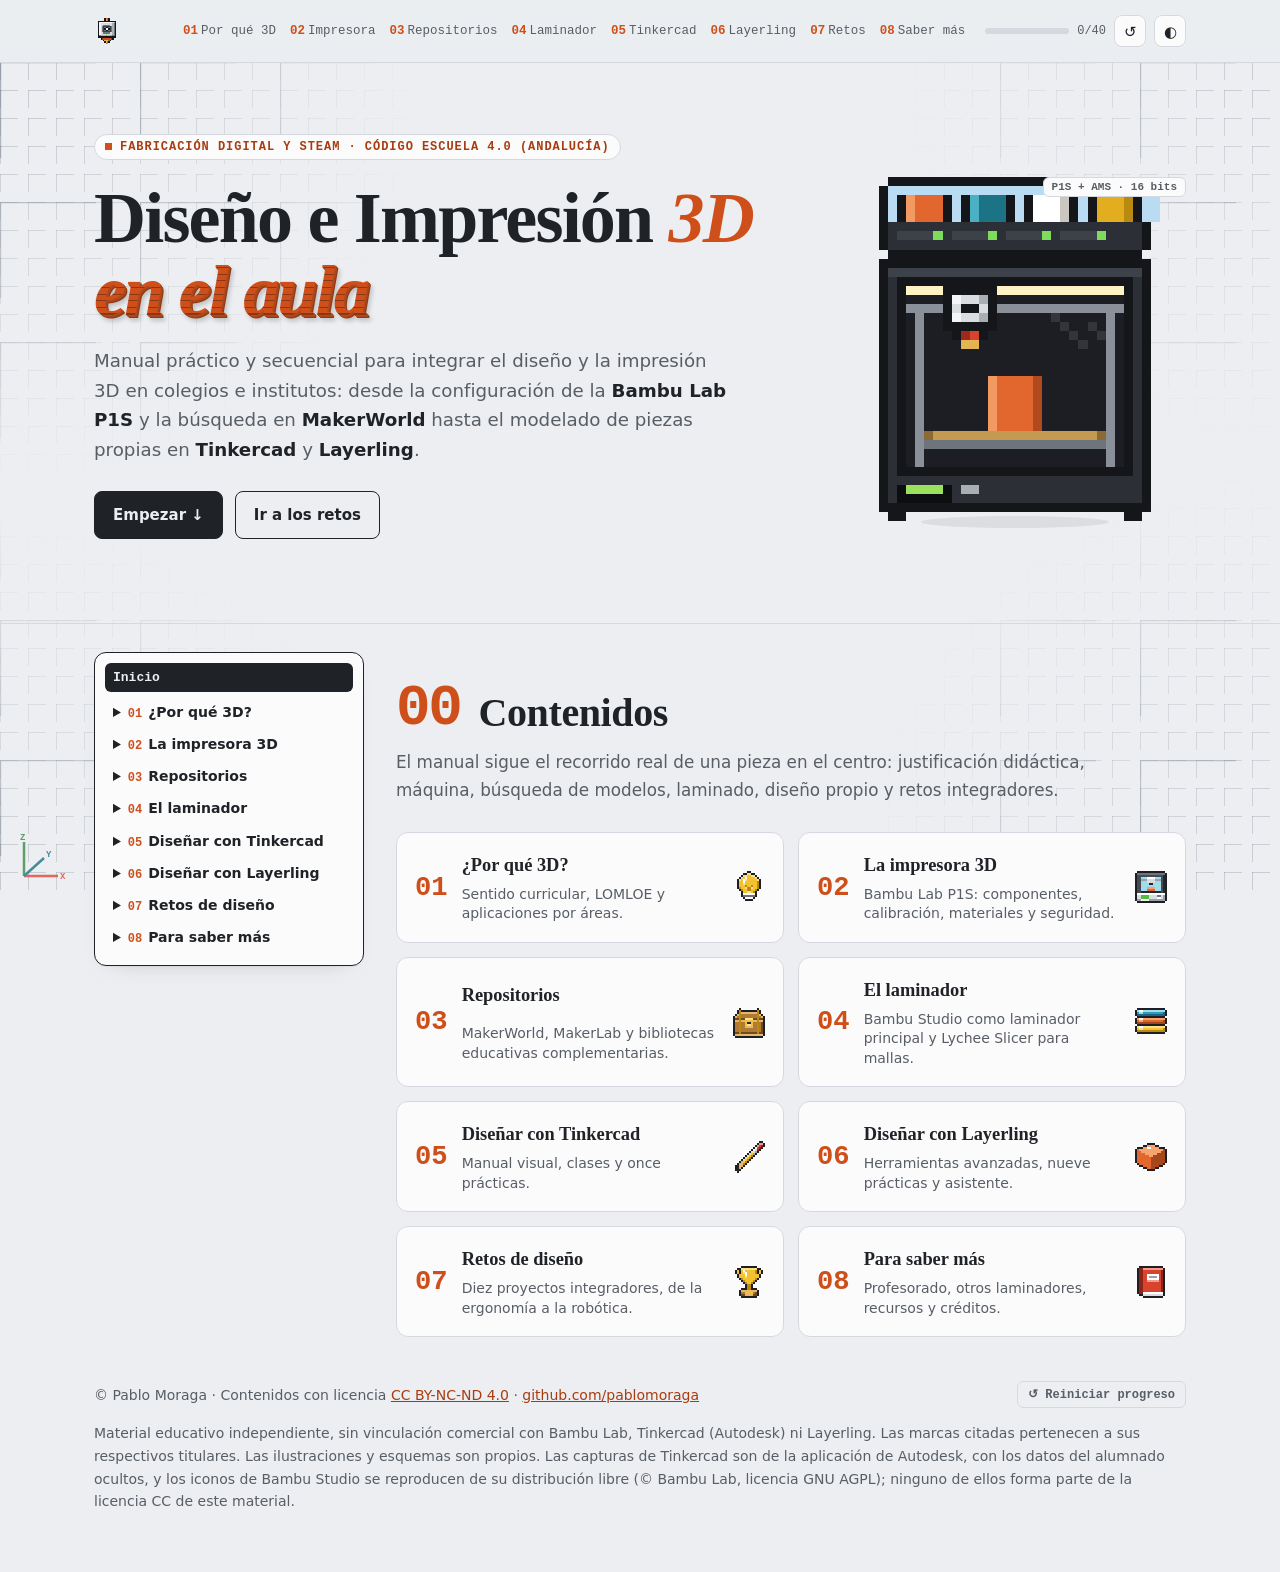
==== commit 864aa919: "Ampliar el manual: capturas reales, ilustraciones, prácticas y retos - Capturas reales de Tinkercad " ====
--- a/index.html
+++ b/index.html
@@ -1,176 +1,170 @@
-<!doctype html>
-<html lang="es">
-<head>
-<meta charset="utf-8">
-<meta name="viewport" content="width=device-width, initial-scale=1">
-<title>Diseño e Impresión 3D en el aula</title>
-<meta name="description" content="Manual práctico y secuencial para integrar el diseño y la impresión 3D en colegios e institutos de Andalucía (Código Escuela 4.0): Bambu Lab P1S, MakerWorld, Bambu Studio, Lychee Slicer, Tinkercad y Layerling.">
-<meta name="author" content="Pablo Moraga">
-<link rel="icon" href="data:image/svg+xml,%3Csvg xmlns='http://www.w3.org/2000/svg' viewBox='0 0 8 8' shape-rendering='crispEdges'%3E%3Crect x='1' y='0' width='6' height='8' fill='%231e1d1a'/%3E%3Crect x='0' y='1' width='8' height='6' fill='%231e1d1a'/%3E%3Crect x='1' y='1' width='6' height='6' fill='%23cf4f1b'/%3E%3Crect x='3' y='3' width='2' height='2' fill='%23ffffff'/%3E%3C/svg%3E">
-<link rel="stylesheet" href="css/estilo.css?v=aee4a7ae">
-</head>
-<body data-page="index.html">
-<a class="skip" href="#contenido">Saltar al contenido</a>
-<div class="cad tl" aria-hidden="true"></div><div class="cad tr" aria-hidden="true"></div><div class="cad bl" aria-hidden="true"></div><div class="cad br" aria-hidden="true"></div>
-<svg class="axes" viewBox="0 0 54 54" aria-hidden="true"><path d="M10 44 L44 44" stroke="#e0453a" stroke-width="2.5"/><path d="M10 44 L10 10" stroke="#3c8a46" stroke-width="2.5"/><path d="M10 44 L30 26" stroke="#1d7386" stroke-width="2.5"/><g font-family="monospace" font-size="9" font-weight="700"><text x="46" y="47" fill="#e0453a">X</text><text x="6" y="8" fill="#3c8a46">Z</text><text x="32" y="25" fill="#1d7386">Y</text></g></svg>
-
-<!-- Biblioteca de ilustraciones (gradientes y símbolos reutilizables) -->
-<svg width="0" height="0" style="position:absolute" aria-hidden="true" focusable="false">
-  <defs>
-    <linearGradient id="g-glass" x1="0" y1="0" x2="1" y2="1"><stop offset="0" stop-color="#fff" stop-opacity=".22"/><stop offset=".45" stop-color="#fff" stop-opacity=".04"/><stop offset=".55" stop-color="#fff" stop-opacity=".12"/><stop offset="1" stop-color="#fff" stop-opacity=".02"/></linearGradient>
-    <linearGradient id="g-pei" x1="0" x2="1"><stop offset="0" stop-color="#8b6b33"/><stop offset=".5" stop-color="#b48f4c"/><stop offset="1" stop-color="#7c5e2b"/></linearGradient>
-    <linearGradient id="g-body" x1="0" x2="0" y1="0" y2="1"><stop offset="0" stop-color="#3a3d43"/><stop offset="1" stop-color="#232529"/></linearGradient>
-    <linearGradient id="g-alu" x1="0" x2="1"><stop offset="0" stop-color="#9aa0a8"/><stop offset=".5" stop-color="#dde1e5"/><stop offset="1" stop-color="#8d939b"/></linearGradient>
-    <linearGradient id="g-brass" x1="0" x2="1"><stop offset="0" stop-color="#a77b25"/><stop offset=".5" stop-color="#e5c06a"/><stop offset="1" stop-color="#9a6f1e"/></linearGradient>
-    <linearGradient id="g-lid" x1="0" y1="0" x2="0" y2="1"><stop offset="0" stop-color="#d9e6ef" stop-opacity=".55"/><stop offset="1" stop-color="#b8c9d6" stop-opacity=".22"/></linearGradient>
-    <linearGradient id="g-card" x1="0" x2="0" y1="0" y2="1"><stop offset="0" stop-color="#c79a62"/><stop offset="1" stop-color="#a87b45"/></linearGradient>
-    <linearGradient id="g-view" x1="0" x2="0" y1="0" y2="1"><stop offset="0" stop-color="#f6f7f9"/><stop offset="1" stop-color="#e2e5e9"/></linearGradient>
-    <pattern id="p-tex" width="4" height="4" patternUnits="userSpaceOnUse"><rect width="4" height="4" fill="#9c7a3e"/><circle cx="1" cy="1" r=".7" fill="#000" opacity=".2"/><circle cx="3" cy="3" r=".6" fill="#fff" opacity=".18"/></pattern>
-    <marker id="m-arr" viewBox="0 0 10 10" refX="8" refY="5" markerWidth="6" markerHeight="6" orient="auto-start-reverse"><path d="M0 0 L10 5 L0 10 z" fill="#cf4f1b"/></marker>
-    <marker id="m-arrB" viewBox="0 0 10 10" refX="6" refY="5" markerWidth="3.2" markerHeight="3.2" orient="auto"><path d="M0 0 L10 5 L0 10 z" fill="#1e88c8"/></marker>
-
-    <symbol id="s-spool" viewBox="0 0 52 60">
-      <rect x="6" y="5" width="40" height="50" fill="currentColor"/>
-      <path d="M6 13H46M6 21H46M6 29H46M6 37H46M6 45H46" stroke="#000" stroke-opacity=".13"/>
-      <rect x="9" y="5" width="6" height="50" fill="#fff" opacity=".2"/>
-      <rect x="0" y="0" width="6" height="60" rx="2" fill="#1d1e21"/><rect x="46" y="0" width="6" height="60" rx="2" fill="#1d1e21"/>
-    </symbol>
-
-    <symbol id="s-ams" viewBox="0 0 300 96">
-      <use href="#s-spool" x="18" y="10" width="52" height="60" style="color:#e2672e"/>
-      <use href="#s-spool" x="86" y="10" width="52" height="60" style="color:#1d7386"/>
-      <use href="#s-spool" x="162" y="10" width="52" height="60" style="color:#f1f0ec"/>
-      <use href="#s-spool" x="230" y="10" width="52" height="60" style="color:#e2ad1f"/>
-      <path d="M6 44 V18 Q6 4 22 4 H278 Q294 4 294 18 V44 Z" fill="url(#g-lid)" stroke="#16171a" stroke-width="2"/>
-      <rect x="0" y="40" width="300" height="56" rx="10" fill="url(#g-body)"/>
-      <g fill="#44484f"><rect x="20" y="62" width="48" height="20" rx="3"/><rect x="88" y="62" width="48" height="20" rx="3"/><rect x="164" y="62" width="48" height="20" rx="3"/><rect x="232" y="62" width="48" height="20" rx="3"/></g>
-      <g fill="#7ddc5a"><circle cx="60" cy="72" r="2.6"/><circle cx="128" cy="72" r="2.6"/><circle cx="204" cy="72" r="2.6"/><circle cx="272" cy="72" r="2.6"/></g>
-      <g stroke="#2a2c31" stroke-width="3" stroke-linecap="round"><path d="M30 72h18M98 72h18M174 72h18M242 72h18"/></g>
-    </symbol>
-
-    <symbol id="s-p1s" viewBox="0 0 300 340">
-      <rect x="0" y="0" width="300" height="340" rx="14" fill="url(#g-body)"/>
-      <rect x="6" y="3" width="288" height="10" rx="4" fill="#4a4d54"/>
-      <rect x="18" y="24" width="264" height="272" rx="6" fill="#1b1c20"/>
-      <rect x="30" y="28" width="240" height="3" rx="1.5" fill="#fff4cf" opacity=".85"/>
-      <rect x="36" y="38" width="5" height="250" fill="#7d8188"/><rect x="259" y="38" width="5" height="250" fill="#7d8188"/>
-      <rect x="26" y="60" width="248" height="9" rx="2" fill="#565a61"/>
-      <path d="M149 24 V50" stroke="#f2f2f0" stroke-width="3"/>
-      <rect x="120" y="46" width="58" height="58" rx="8" fill="#e9eaec" stroke="#b8bcc2"/>
-      <circle cx="149" cy="73" r="15" fill="#d3d6da" stroke="#b0b4ba"/>
-      <path d="M139 73h20M149 63v20" stroke="#b0b4ba" stroke-width="2"/>
-      <rect x="128" y="100" width="42" height="8" rx="2" fill="#c4c7cc"/>
-      <polygon points="143,108 155,108 151,118 147,118" fill="url(#g-brass)"/>
-      <circle cx="34" cy="38" r="5" fill="#0c0d0f" stroke="#6a6e75" stroke-width="1.5"/><circle cx="34" cy="38" r="1.8" fill="#3a7bd5"/>
-      <rect x="128" y="196" width="42" height="34" fill="#e2672e"/>
-      <path d="M128 202H170M128 208H170M128 214H170M128 220H170M128 226H170" stroke="#000" stroke-opacity=".13"/>
-      <rect x="40" y="230" width="220" height="7" rx="1.5" fill="url(#p-tex)"/>
-      <rect x="46" y="237" width="208" height="9" rx="1" fill="#3a3d43"/>
-      <rect x="18" y="24" width="264" height="272" rx="6" fill="url(#g-glass)" stroke="#121315" stroke-width="2"/>
-      <rect x="22" y="304" width="58" height="22" rx="3" fill="#0d0e10" stroke="#55585e"/>
-      <path d="M28 312h30M28 318h22" stroke="#9be15d" stroke-width="2" opacity=".8"/>
-      <circle cx="92" cy="315" r="4" fill="#4a4d54"/><circle cx="104" cy="315" r="4" fill="#4a4d54"/>
-    </symbol>
-
-    <symbol id="s-p1s-back" viewBox="0 0 300 340">
-      <rect width="300" height="340" rx="14" fill="url(#g-body)"/>
-      <rect x="6" y="3" width="288" height="10" rx="4" fill="#4a4d54"/>
-      <rect x="20" y="24" width="260" height="300" rx="6" fill="#2a2c31" stroke="#1a1b1e"/>
-      <circle cx="150" cy="170" r="36" fill="#25272b" stroke="#17181b" stroke-width="3"/>
-      <g stroke="#17181b" stroke-width="3"><path d="M118 152h64M114 164h72M114 176h72M118 188h64"/></g>
-      <rect x="200" y="40" width="46" height="70" rx="6" fill="#e3e4e6" stroke="#9a9ea5"/>
-      <rect x="214" y="52" width="18" height="40" rx="3" fill="#c9ccd1"/><circle cx="223" cy="80" r="4" fill="#9a9ea5"/>
-      <rect x="34" y="236" width="20" height="10" rx="2" fill="#18191c" stroke="#55585e"/>
-      <rect x="26" y="280" width="46" height="22" rx="3" fill="#0b0c0e" stroke="#55585e"/>
-      <rect x="226" y="286" width="44" height="28" rx="3" fill="#18191c" stroke="#55585e"/>
-      <rect x="232" y="292" width="14" height="16" rx="2" fill="#3a3d43"/><rect x="252" y="293" width="12" height="14" rx="2" fill="#c53a2f"/>
-    </symbol>
-  </defs>
-</svg>
-
-<header class="top">
-  <div class="wrap top-in">
-    <a class="brand" href="index.html" aria-label="Inicio"><i class="px" data-px="extruder"></i><span>Pablo Moraga · Diseño e Impresión 3D en el aula</span></a>
-    <nav class="main" aria-label="Secciones">
-      <a href="01-por-que.html"><b>01</b>Por qué 3D</a>
-      <a href="02-impresora.html"><b>02</b>Impresora</a>
-      <a href="03-repositorios.html"><b>03</b>Repositorios</a>
-      <a href="04-laminador.html"><b>04</b>Laminador</a>
-      <a href="05-tinkercad.html"><b>05</b>Tinkercad</a>
-      <a href="06-layerling.html"><b>06</b>Layerling</a>
-      <a href="07-retos.html"><b>07</b>Retos</a>
-      <a href="08-saber-mas.html"><b>08</b>Saber más</a>
-    </nav>
-    <div class="tools">
-      <div class="prog" title="Prácticas y retos completados (guardado en este navegador)">
-        <span class="bar" aria-hidden="true"><i id="barFill"></i></span><span id="progText">0/0</span>
-      </div>
-      <button class="ibtn" id="resetBtn" type="button" title="Reiniciar progreso" aria-label="Reiniciar progreso">↺</button>
-      <button class="ibtn" id="themeBtn" type="button" title="Cambiar entre modo claro y oscuro" aria-label="Cambiar modo claro u oscuro">◐</button>
-    </div>
-  </div>
-</header>
-
-<main id="contenido">
-<!-- HERO -->
-<section class="hero" id="inicio">
-  <div class="wrap hero-grid">
-    <div>
-      <span class="eyebrow">Fabricación digital y STEAM · Código Escuela 4.0 (Andalucía)</span>
-      <h1>Diseño e Impresión <em>3D en el aula</em></h1>
-      <p class="lead">Manual práctico y secuencial para integrar el diseño y la impresión 3D en colegios e institutos: desde la configuración de la <strong>Bambu Lab P1S</strong> y la búsqueda en <strong>MakerWorld</strong> hasta el modelado de piezas propias en <strong>Tinkercad</strong> y <strong>Layerling</strong>.</p>
-      <div class="cta">
-        <a class="btn primary" href="#contenidos">Empezar ↓</a>
-        <a class="btn ghost" href="07-retos.html">Ir a los retos</a>
-      </div>
-      <ul class="pills">
-        <li><b>18</b> prácticas de diseño</li>
-        <li><b>5</b> retos</li>
-        <li><b>2</b> laminadores</li>
-        <li><b>Bambu</b> P1S</li>
-      </ul>
-    </div>
-    <figure class="mascot" style="margin:0">
-      <i class="px" data-px="p1sams" role="img" aria-label="Ilustración en pixel art de una impresora Bambu Lab P1S con el AMS imprimiendo una pieza"></i>
-      <figcaption>P1S + AMS · 16 bits</figcaption>
-    </figure>
-  </div>
-</section>
-<div class="wrap layout home">
-<nav class="side" aria-label="Índice del manual"><details class="side-wrap" open><summary>Índice del manual</summary><a href="index.html" class="side-home on" aria-current="page">Inicio</a><ul class="side-tree"><li><details><summary><span class="num">01</span>¿Por qué 3D?</summary><ul><li><a href="01-por-que.html">Presentación</a></li><li><a href="01-por-que.html#itinerario" data-sub="itinerario">Tu itinerario</a></li><li><a href="01-por-que.html#glosario" data-sub="glosario">Antes de empezar: palabras clave</a></li><li><a href="01-por-que.html#secuencia" data-sub="secuencia">Del problema a la pieza: secuencia didáctica tipo</a></li><li><a href="01-por-que.html#aplicaciones-por-areas-curriculares" data-sub="aplicaciones-por-areas-curriculares">Aplicaciones por áreas curriculares</a></li></ul></details></li><li><details><summary><span class="num">02</span>La impresora 3D</summary><ul><li><a href="02-impresora.html">Presentación</a></li><li><a href="02-impresora.html#componentes-principales-de-la-p1s" data-sub="componentes-principales-de-la-p1s">Componentes principales de la P1S</a></li><li><a href="02-impresora.html#montaje-inicial-de-la-p1s" data-sub="montaje-inicial-de-la-p1s">Montaje inicial de la P1S</a></li><li><a href="02-impresora.html#el-ams-funcionamiento-y-montaje" data-sub="el-ams-funcionamiento-y-montaje">El AMS: funcionamiento y montaje</a></li><li><a href="02-impresora.html#materiales-y-seguridad-en-el-aula" data-sub="materiales-y-seguridad-en-el-aula">Materiales y seguridad en el aula</a></li><li><a href="02-impresora.html#conectividad-en-redes-educativas" data-sub="conectividad-en-redes-educativas">Conectividad en redes educativas</a></li><li><a href="02-impresora.html#iot" data-sub="iot">Alta en Andared_IoT por la dirección MAC (Séneca)</a></li></ul></details></li><li><details><summary><span class="num">03</span>Repositorios</summary><ul><li><a href="03-repositorios.html">Presentación</a></li><li><a href="03-repositorios.html#practicas-secuenciales-en-makerworld" data-sub="practicas-secuenciales-en-makerworld">Prácticas secuenciales en MakerWorld</a></li></ul></details></li><li><details><summary><span class="num">04</span>El laminador</summary><ul><li><a href="04-laminador.html">Presentación</a></li><li><a href="04-laminador.html#bambu-studio" data-sub="bambu-studio">Bambu Studio</a></li><li><a href="04-laminador.html#s-o-s-aula-incidencias-frecuentes" data-sub="s-o-s-aula-incidencias-frecuentes">S.O.S. Aula: incidencias frecuentes</a></li><li><a href="04-laminador.html#galeria-de-errores-de-impresion" data-sub="galeria-de-errores-de-impresion">Galería de errores de impresión</a></li><li><a href="04-laminador.html#diagnostico" data-sub="diagnostico">¿Qué le pasa a mi pieza?</a></li><li><a href="04-laminador.html#lychee-slicer" data-sub="lychee-slicer">Lychee Slicer</a></li><li><a href="04-laminador.html#handy" data-sub="handy">Control desde el móvil: Bambu Handy</a></li></ul></details></li><li><details><summary><span class="num">05</span>Diseñar con Tinkercad</summary><ul><li><a href="05-tinkercad.html">Presentación</a></li><li><a href="05-tinkercad.html#tinkercad-en-doce-operaciones" data-sub="tinkercad-en-doce-operaciones">Tinkercad en doce operaciones</a></li><li><a href="05-tinkercad.html#clases" data-sub="clases">Clases en Tinkercad y Google Classroom</a></li><li><a href="05-tinkercad.html#atajos" data-sub="atajos">Atajos de teclado</a></li><li><a href="05-tinkercad.html#practicas-con-tinkercad" data-sub="practicas-con-tinkercad">Prácticas con Tinkercad</a></li></ul></details></li><li><details><summary><span class="num">06</span>Diseñar con Layerling</summary><ul><li><a href="06-layerling.html">Presentación</a></li><li><a href="06-layerling.html#layerling-paso-a-paso" data-sub="layerling-paso-a-paso">Layerling paso a paso</a></li><li><a href="06-layerling.html#atajos-ly" data-sub="atajos-ly">Atajos de teclado</a></li><li><a href="06-layerling.html#practicas-con-layerling" data-sub="practicas-con-layerling">Prácticas con Layerling</a></li><li><a href="06-layerling.html#ahora-con-asistente-del-prompt-al-stl" data-sub="ahora-con-asistente-del-prompt-al-stl">Ahora con Asistente: del prompt al STL</a></li></ul></details></li><li><details><summary><span class="num">07</span>Retos de diseño</summary><ul><li><a href="07-retos.html">Presentación</a></li><li><a href="07-retos.html#ideas-para-seguir-proyectos-del-curso" data-sub="ideas-para-seguir-proyectos-del-curso">Ideas para seguir: proyectos del curso</a></li></ul></details></li><li><details><summary><span class="num">08</span>Para saber más</summary><ul><li><a href="08-saber-mas.html">Presentación</a></li><li><a href="08-saber-mas.html#tab-prof" data-sub="tab-prof">Para el profesorado</a></li><li><a href="08-saber-mas.html#tab-lam" data-sub="tab-lam">Otros laminadores</a></li><li><a href="08-saber-mas.html#tab-rec" data-sub="tab-rec">Recursos</a></li><li><a href="08-saber-mas.html#tab-cred" data-sub="tab-cred">Créditos y licencias</a></li></ul></details></li></ul></details></nav>
-<div class="page-main">
-<!-- 00 CONTENIDOS -->
-<section class="sec" id="contenidos">
-  <div class="wrap">
-    <div class="sec-head"><span class="sec-num">00</span><h2>Contenidos</h2>
-      <p class="kick">El manual sigue el recorrido real de una pieza en el centro: justificación didáctica, máquina, búsqueda de modelos, laminado, diseño propio y retos integradores.</p></div>
-    <div class="toc">
-      <a href="01-por-que.html"><span class="n">01</span><b>¿Por qué 3D?</b><i class="px" data-px="bulb"></i><span class="d">Sentido curricular, LOMLOE y aplicaciones por áreas.</span></a>
-      <a href="02-impresora.html"><span class="n">02</span><b>La impresora 3D</b><i class="px" data-px="printer"></i><span class="d">Bambu Lab P1S: componentes, calibración, materiales y seguridad.</span></a>
-      <a href="03-repositorios.html"><span class="n">03</span><b>Repositorios</b><i class="px" data-px="chest"></i><span class="d">MakerWorld, MakerLab y bibliotecas educativas complementarias.</span></a>
-      <a href="04-laminador.html"><span class="n">04</span><b>El laminador</b><i class="px" data-px="layers"></i><span class="d">Bambu Studio como laminador principal y Lychee Slicer para mallas.</span></a>
-      <a href="05-tinkercad.html"><span class="n">05</span><b>Diseñar con Tinkercad</b><i class="px" data-px="pencil"></i><span class="d">Manual visual, clases y doce prácticas.</span></a>
-      <a href="06-layerling.html"><span class="n">06</span><b>Diseñar con Layerling</b><i class="px" data-px="cube"></i><span class="d">Herramientas avanzadas, seis prácticas y asistente.</span></a>
-      <a href="07-retos.html"><span class="n">07</span><b>Retos de diseño</b><i class="px" data-px="trophy"></i><span class="d">Cinco proyectos integradores con especificación técnica.</span></a>
-      <a href="08-saber-mas.html"><span class="n">08</span><b>Para saber más</b><i class="px" data-px="book"></i><span class="d">Profesorado, otros laminadores, recursos y créditos.</span></a>
-    </div>
-  </div>
-</section>
-</div>
-</div>
-</main>
-
-<footer>
-  <div class="wrap">
-    <div class="f">
-      <span>© Pablo Moraga · Contenidos con licencia <a href="https://creativecommons.org/licenses/by-nc-nd/4.0/deed.es" target="_blank" rel="noopener noreferrer license">CC BY-NC-ND 4.0</a> · <a href="https://github.com/pablomoraga" target="_blank" rel="noopener noreferrer">github.com/pablomoraga</a></span>
-      <button class="reset" id="resetBtn2" type="button">↺ Reiniciar progreso</button>
-    </div>
-    <p class="small" style="margin-top:14px">Material educativo independiente, sin vinculación comercial con Bambu Lab, Tinkercad (Autodesk) ni Layerling. Las marcas citadas pertenecen a sus respectivos titulares. Las ilustraciones, esquemas de interfaz y capturas son propios.</p>
-    <noscript><p class="small">Las prácticas de diseño, los retos, las animaciones y el registro de progreso requieren JavaScript.</p></noscript>
-  </div>
-</footer>
-
-<script src="js/app.js?v=aee4a7ae"></script>
-</body>
-</html>
+<!doctype html>
+<html lang="es">
+<head>
+<meta charset="utf-8">
+<meta name="viewport" content="width=device-width, initial-scale=1">
+<title>Diseño e Impresión 3D en el aula</title>
+<meta name="description" content="Manual práctico y secuencial para integrar el diseño y la impresión 3D en colegios e institutos de Andalucía (Código Escuela 4.0): Bambu Lab P1S, MakerWorld, Bambu Studio, Lychee Slicer, Tinkercad y Layerling.">
+<meta name="author" content="Pablo Moraga">
+<link rel="icon" href="data:image/svg+xml,%3Csvg xmlns='http://www.w3.org/2000/svg' viewBox='0 0 8 8' shape-rendering='crispEdges'%3E%3Crect x='1' y='0' width='6' height='8' fill='%231e1d1a'/%3E%3Crect x='0' y='1' width='8' height='6' fill='%231e1d1a'/%3E%3Crect x='1' y='1' width='6' height='6' fill='%23cf4f1b'/%3E%3Crect x='3' y='3' width='2' height='2' fill='%23ffffff'/%3E%3C/svg%3E">
+<link rel="stylesheet" href="css/estilo.css?v=78f446e2">
+</head>
+<body data-page="index.html">
+<a class="skip" href="#contenido">Saltar al contenido</a>
+<div class="cad tl" aria-hidden="true"></div><div class="cad tr" aria-hidden="true"></div><div class="cad bl" aria-hidden="true"></div><div class="cad br" aria-hidden="true"></div>
+<svg class="axes" viewBox="0 0 54 54" aria-hidden="true"><path d="M10 44 L44 44" stroke="#e0453a" stroke-width="2.5"/><path d="M10 44 L10 10" stroke="#3c8a46" stroke-width="2.5"/><path d="M10 44 L30 26" stroke="#1d7386" stroke-width="2.5"/><g font-family="monospace" font-size="9" font-weight="700"><text x="46" y="47" fill="#e0453a">X</text><text x="6" y="8" fill="#3c8a46">Z</text><text x="32" y="25" fill="#1d7386">Y</text></g></svg>
+
+<!-- Biblioteca de ilustraciones (gradientes y símbolos reutilizables) -->
+<svg width="0" height="0" style="position:absolute" aria-hidden="true" focusable="false">
+  <defs>
+    <linearGradient id="g-glass" x1="0" y1="0" x2="1" y2="1"><stop offset="0" stop-color="#fff" stop-opacity=".22"/><stop offset=".45" stop-color="#fff" stop-opacity=".04"/><stop offset=".55" stop-color="#fff" stop-opacity=".12"/><stop offset="1" stop-color="#fff" stop-opacity=".02"/></linearGradient>
+    <linearGradient id="g-pei" x1="0" x2="1"><stop offset="0" stop-color="#8b6b33"/><stop offset=".5" stop-color="#b48f4c"/><stop offset="1" stop-color="#7c5e2b"/></linearGradient>
+    <linearGradient id="g-body" x1="0" x2="0" y1="0" y2="1"><stop offset="0" stop-color="#3a3d43"/><stop offset="1" stop-color="#232529"/></linearGradient>
+    <linearGradient id="g-alu" x1="0" x2="1"><stop offset="0" stop-color="#9aa0a8"/><stop offset=".5" stop-color="#dde1e5"/><stop offset="1" stop-color="#8d939b"/></linearGradient>
+    <linearGradient id="g-brass" x1="0" x2="1"><stop offset="0" stop-color="#a77b25"/><stop offset=".5" stop-color="#e5c06a"/><stop offset="1" stop-color="#9a6f1e"/></linearGradient>
+    <linearGradient id="g-lid" x1="0" y1="0" x2="0" y2="1"><stop offset="0" stop-color="#d9e6ef" stop-opacity=".55"/><stop offset="1" stop-color="#b8c9d6" stop-opacity=".22"/></linearGradient>
+    <linearGradient id="g-card" x1="0" x2="0" y1="0" y2="1"><stop offset="0" stop-color="#c79a62"/><stop offset="1" stop-color="#a87b45"/></linearGradient>
+    <linearGradient id="g-view" x1="0" x2="0" y1="0" y2="1"><stop offset="0" stop-color="#f6f7f9"/><stop offset="1" stop-color="#e2e5e9"/></linearGradient>
+    <pattern id="p-tex" width="4" height="4" patternUnits="userSpaceOnUse"><rect width="4" height="4" fill="#9c7a3e"/><circle cx="1" cy="1" r=".7" fill="#000" opacity=".2"/><circle cx="3" cy="3" r=".6" fill="#fff" opacity=".18"/></pattern>
+    <marker id="m-arr" viewBox="0 0 10 10" refX="8" refY="5" markerWidth="6" markerHeight="6" orient="auto-start-reverse"><path d="M0 0 L10 5 L0 10 z" fill="#cf4f1b"/></marker>
+    <marker id="m-arrB" viewBox="0 0 10 10" refX="6" refY="5" markerWidth="3.2" markerHeight="3.2" orient="auto"><path d="M0 0 L10 5 L0 10 z" fill="#1e88c8"/></marker>
+
+    <symbol id="s-spool" viewBox="0 0 52 60">
+      <rect x="6" y="5" width="40" height="50" fill="currentColor"/>
+      <path d="M6 13H46M6 21H46M6 29H46M6 37H46M6 45H46" stroke="#000" stroke-opacity=".13"/>
+      <rect x="9" y="5" width="6" height="50" fill="#fff" opacity=".2"/>
+      <rect x="0" y="0" width="6" height="60" rx="2" fill="#1d1e21"/><rect x="46" y="0" width="6" height="60" rx="2" fill="#1d1e21"/>
+    </symbol>
+
+    <symbol id="s-ams" viewBox="0 0 300 96">
+      <use href="#s-spool" x="18" y="10" width="52" height="60" style="color:#e2672e"/>
+      <use href="#s-spool" x="86" y="10" width="52" height="60" style="color:#1d7386"/>
+      <use href="#s-spool" x="162" y="10" width="52" height="60" style="color:#f1f0ec"/>
+      <use href="#s-spool" x="230" y="10" width="52" height="60" style="color:#e2ad1f"/>
+      <path d="M6 44 V18 Q6 4 22 4 H278 Q294 4 294 18 V44 Z" fill="url(#g-lid)" stroke="#16171a" stroke-width="2"/>
+      <rect x="0" y="40" width="300" height="56" rx="10" fill="url(#g-body)"/>
+      <g fill="#44484f"><rect x="20" y="62" width="48" height="20" rx="3"/><rect x="88" y="62" width="48" height="20" rx="3"/><rect x="164" y="62" width="48" height="20" rx="3"/><rect x="232" y="62" width="48" height="20" rx="3"/></g>
+      <g fill="#7ddc5a"><circle cx="60" cy="72" r="2.6"/><circle cx="128" cy="72" r="2.6"/><circle cx="204" cy="72" r="2.6"/><circle cx="272" cy="72" r="2.6"/></g>
+      <g stroke="#2a2c31" stroke-width="3" stroke-linecap="round"><path d="M30 72h18M98 72h18M174 72h18M242 72h18"/></g>
+    </symbol>
+
+    <symbol id="s-p1s" viewBox="0 0 300 340">
+      <rect x="0" y="0" width="300" height="340" rx="14" fill="url(#g-body)"/>
+      <rect x="6" y="3" width="288" height="10" rx="4" fill="#4a4d54"/>
+      <rect x="18" y="24" width="264" height="272" rx="6" fill="#1b1c20"/>
+      <rect x="30" y="28" width="240" height="3" rx="1.5" fill="#fff4cf" opacity=".85"/>
+      <rect x="36" y="38" width="5" height="250" fill="#7d8188"/><rect x="259" y="38" width="5" height="250" fill="#7d8188"/>
+      <rect x="26" y="60" width="248" height="9" rx="2" fill="#565a61"/>
+      <path d="M149 24 V50" stroke="#f2f2f0" stroke-width="3"/>
+      <rect x="120" y="46" width="58" height="58" rx="8" fill="#e9eaec" stroke="#b8bcc2"/>
+      <circle cx="149" cy="73" r="15" fill="#d3d6da" stroke="#b0b4ba"/>
+      <path d="M139 73h20M149 63v20" stroke="#b0b4ba" stroke-width="2"/>
+      <rect x="128" y="100" width="42" height="8" rx="2" fill="#c4c7cc"/>
+      <polygon points="143,108 155,108 151,118 147,118" fill="url(#g-brass)"/>
+      <circle cx="34" cy="38" r="5" fill="#0c0d0f" stroke="#6a6e75" stroke-width="1.5"/><circle cx="34" cy="38" r="1.8" fill="#3a7bd5"/>
+      <rect x="128" y="196" width="42" height="34" fill="#e2672e"/>
+      <path d="M128 202H170M128 208H170M128 214H170M128 220H170M128 226H170" stroke="#000" stroke-opacity=".13"/>
+      <rect x="40" y="230" width="220" height="7" rx="1.5" fill="url(#p-tex)"/>
+      <rect x="46" y="237" width="208" height="9" rx="1" fill="#3a3d43"/>
+      <rect x="18" y="24" width="264" height="272" rx="6" fill="url(#g-glass)" stroke="#121315" stroke-width="2"/>
+      <rect x="22" y="304" width="58" height="22" rx="3" fill="#0d0e10" stroke="#55585e"/>
+      <path d="M28 312h30M28 318h22" stroke="#9be15d" stroke-width="2" opacity=".8"/>
+      <circle cx="92" cy="315" r="4" fill="#4a4d54"/><circle cx="104" cy="315" r="4" fill="#4a4d54"/>
+    </symbol>
+
+    <symbol id="s-p1s-back" viewBox="0 0 300 340">
+      <rect width="300" height="340" rx="14" fill="url(#g-body)"/>
+      <rect x="6" y="3" width="288" height="10" rx="4" fill="#4a4d54"/>
+      <rect x="20" y="24" width="260" height="300" rx="6" fill="#2a2c31" stroke="#1a1b1e"/>
+      <circle cx="150" cy="170" r="36" fill="#25272b" stroke="#17181b" stroke-width="3"/>
+      <g stroke="#17181b" stroke-width="3"><path d="M118 152h64M114 164h72M114 176h72M118 188h64"/></g>
+      <rect x="200" y="40" width="46" height="70" rx="6" fill="#e3e4e6" stroke="#9a9ea5"/>
+      <rect x="214" y="52" width="18" height="40" rx="3" fill="#c9ccd1"/><circle cx="223" cy="80" r="4" fill="#9a9ea5"/>
+      <rect x="34" y="236" width="20" height="10" rx="2" fill="#18191c" stroke="#55585e"/>
+      <rect x="26" y="280" width="46" height="22" rx="3" fill="#0b0c0e" stroke="#55585e"/>
+      <rect x="226" y="286" width="44" height="28" rx="3" fill="#18191c" stroke="#55585e"/>
+      <rect x="232" y="292" width="14" height="16" rx="2" fill="#3a3d43"/><rect x="252" y="293" width="12" height="14" rx="2" fill="#c53a2f"/>
+    </symbol>
+  </defs>
+</svg>
+
+<header class="top">
+  <div class="wrap top-in">
+    <a class="brand" href="index.html" aria-label="Inicio"><i class="px" data-px="extruder"></i><span>Pablo Moraga · Diseño e Impresión 3D en el aula</span></a>
+    <nav class="main" aria-label="Secciones">
+      <a href="01-por-que.html"><b>01</b>Por qué 3D</a>
+      <a href="02-impresora.html"><b>02</b>Impresora</a>
+      <a href="03-repositorios.html"><b>03</b>Repositorios</a>
+      <a href="04-laminador.html"><b>04</b>Laminador</a>
+      <a href="05-tinkercad.html"><b>05</b>Tinkercad</a>
+      <a href="06-layerling.html"><b>06</b>Layerling</a>
+      <a href="07-retos.html"><b>07</b>Retos</a>
+      <a href="08-saber-mas.html"><b>08</b>Saber más</a>
+    </nav>
+    <div class="tools">
+      <div class="prog" title="Prácticas y retos completados (guardado en este navegador)">
+        <span class="bar" aria-hidden="true"><i id="barFill"></i></span><span id="progText">0/0</span>
+      </div>
+      <button class="ibtn" id="resetBtn" type="button" title="Reiniciar progreso" aria-label="Reiniciar progreso">↺</button>
+      <button class="ibtn" id="themeBtn" type="button" title="Cambiar entre modo claro y oscuro" aria-label="Cambiar modo claro u oscuro">◐</button>
+    </div>
+  </div>
+</header>
+
+<main id="contenido">
+<!-- HERO -->
+<section class="hero" id="inicio">
+  <div class="wrap hero-grid">
+    <div>
+      <span class="eyebrow">Fabricación digital y STEAM · Código Escuela 4.0 (Andalucía)</span>
+      <h1>Diseño e Impresión <em>3D <span class="print3d">en el aula</span></em></h1>
+      <p class="lead">Manual práctico y secuencial para integrar el diseño y la impresión 3D en colegios e institutos: desde la configuración de la <strong>Bambu Lab P1S</strong> y la búsqueda en <strong>MakerWorld</strong> hasta el modelado de piezas propias en <strong>Tinkercad</strong> y <strong>Layerling</strong>.</p>
+      <div class="cta">
+        <a class="btn primary" href="#contenidos">Empezar ↓</a>
+        <a class="btn ghost" href="07-retos.html">Ir a los retos</a>
+      </div>
+    </div>
+    <figure class="mascot" style="margin:0">
+      <i class="px" data-px="p1sams" role="img" aria-label="Ilustración en pixel art de una impresora Bambu Lab P1S con el AMS imprimiendo una pieza"></i>
+      <figcaption>P1S + AMS · 16 bits</figcaption>
+    </figure>
+  </div>
+</section>
+<div class="wrap layout home">
+<nav class="side" aria-label="Índice del manual"><details class="side-wrap" open><summary>Índice del manual</summary><a href="index.html" class="side-home on" aria-current="page">Inicio</a><ul class="side-tree"><li><details><summary><span class="num">01</span>¿Por qué 3D?</summary><ul><li><a href="01-por-que.html">Presentación</a></li><li><a href="01-por-que.html#itinerario" data-sub="itinerario">Tu itinerario</a></li><li><a href="01-por-que.html#glosario" data-sub="glosario">Antes de empezar: palabras clave</a></li><li><a href="01-por-que.html#secuencia" data-sub="secuencia">Del problema a la pieza: secuencia didáctica tipo</a></li><li><a href="01-por-que.html#aplicaciones-por-areas-curriculares" data-sub="aplicaciones-por-areas-curriculares">Aplicaciones por áreas curriculares</a></li></ul></details></li><li><details><summary><span class="num">02</span>La impresora 3D</summary><ul><li><a href="02-impresora.html">Presentación</a></li><li><a href="02-impresora.html#componentes-principales-de-la-p1s" data-sub="componentes-principales-de-la-p1s">Componentes principales de la P1S</a></li><li><a href="02-impresora.html#montaje-inicial-de-la-p1s" data-sub="montaje-inicial-de-la-p1s">Montaje inicial de la P1S</a></li><li><a href="02-impresora.html#el-ams-funcionamiento-y-montaje" data-sub="el-ams-funcionamiento-y-montaje">El AMS: funcionamiento y montaje</a></li><li><a href="02-impresora.html#materiales-y-seguridad-en-el-aula" data-sub="materiales-y-seguridad-en-el-aula">Materiales y seguridad en el aula</a></li><li><a href="02-impresora.html#conectividad-en-redes-educativas" data-sub="conectividad-en-redes-educativas">Conectividad en redes educativas</a></li><li><a href="02-impresora.html#iot" data-sub="iot">Alta en Andared_IoT por la dirección MAC (Séneca)</a></li><li><a href="02-impresora.html#ideas-clave-impresora" data-sub="ideas-clave-impresora">Ideas clave · La impresora</a></li></ul></details></li><li><details><summary><span class="num">03</span>Repositorios</summary><ul><li><a href="03-repositorios.html">Presentación</a></li><li><a href="03-repositorios.html#que-es-repositorio" data-sub="que-es-repositorio">¿Qué es un repositorio?</a></li><li><a href="03-repositorios.html#makerworld" data-sub="makerworld">MakerWorld</a></li><li><a href="03-repositorios.html#practica-en-makerworld" data-sub="practica-en-makerworld">Práctica en MakerWorld</a></li><li><a href="03-repositorios.html#makerlab" data-sub="makerlab">MakerLab: personalizar y modelar sin CAD</a></li><li><a href="03-repositorios.html#ideas-clave-repositorios" data-sub="ideas-clave-repositorios">Ideas clave · MakerWorld</a></li></ul></details></li><li><details><summary><span class="num">04</span>El laminador</summary><ul><li><a href="04-laminador.html">Presentación</a></li><li><a href="04-laminador.html#bambu-studio" data-sub="bambu-studio">Bambu Studio</a></li><li><a href="04-laminador.html#s-o-s-aula-incidencias-frecuentes" data-sub="s-o-s-aula-incidencias-frecuentes">S.O.S. Aula: incidencias frecuentes</a></li><li><a href="04-laminador.html#galeria-de-errores-de-impresion" data-sub="galeria-de-errores-de-impresion">Galería de errores de impresión</a></li><li><a href="04-laminador.html#diagnostico" data-sub="diagnostico">¿Qué le pasa a mi pieza?</a></li><li><a href="04-laminador.html#lychee-slicer" data-sub="lychee-slicer">Lychee Slicer</a></li><li><a href="04-laminador.html#handy" data-sub="handy">Control desde el móvil: Bambu Handy</a></li><li><a href="04-laminador.html#ideas-clave-laminador" data-sub="ideas-clave-laminador">Ideas clave · Bambu Studio</a></li></ul></details></li><li><details><summary><span class="num">05</span>Diseñar con Tinkercad</summary><ul><li><a href="05-tinkercad.html">Presentación</a></li><li><a href="05-tinkercad.html#tinkercad-en-doce-operaciones" data-sub="tinkercad-en-doce-operaciones">Tinkercad en doce operaciones</a></li><li><a href="05-tinkercad.html#tinkercad-real" data-sub="tinkercad-real">El editor real de Tinkercad</a></li><li><a href="05-tinkercad.html#clases" data-sub="clases">Clases en Tinkercad y Google Classroom</a></li><li><a href="05-tinkercad.html#atajos" data-sub="atajos">Atajos de teclado</a></li><li><a href="05-tinkercad.html#practicas-con-tinkercad" data-sub="practicas-con-tinkercad">Prácticas con Tinkercad</a></li><li><a href="05-tinkercad.html#cansat-tinkercad" data-sub="cansat-tinkercad">CanSat con Tinkercad En construcción</a></li><li><a href="05-tinkercad.html#ideas-clave-diseno" data-sub="ideas-clave-diseno">Ideas clave · Diseño 3D</a></li></ul></details></li><li><details><summary><span class="num">06</span>Diseñar con Layerling</summary><ul><li><a href="06-layerling.html">Presentación</a></li><li><a href="06-layerling.html#layerling-paso-a-paso" data-sub="layerling-paso-a-paso">Layerling paso a paso</a></li><li><a href="06-layerling.html#atajos-ly" data-sub="atajos-ly">Atajos de teclado</a></li><li><a href="06-layerling.html#practicas-con-layerling" data-sub="practicas-con-layerling">Prácticas con Layerling</a></li><li><a href="06-layerling.html#cansat-layerling" data-sub="cansat-layerling">CanSat con Layerling En construcción</a></li><li><a href="06-layerling.html#ahora-con-asistente-del-prompt-al-stl" data-sub="ahora-con-asistente-del-prompt-al-stl">Ahora con Asistente: del prompt al STL</a></li><li><a href="06-layerling.html#otras-herramientas" data-sub="otras-herramientas">Otras herramientas gratuitas de modelado</a></li></ul></details></li><li><details><summary><span class="num">07</span>Retos de diseño</summary><ul><li><a href="07-retos.html">Presentación</a></li><li><a href="07-retos.html#ideas-para-seguir-proyectos-del-curso" data-sub="ideas-para-seguir-proyectos-del-curso">Ideas para seguir: proyectos del curso</a></li></ul></details></li><li><details><summary><span class="num">08</span>Para saber más</summary><ul><li><a href="08-saber-mas.html">Presentación</a></li><li><a href="08-saber-mas.html#tab-prof" data-sub="tab-prof">Para el profesorado</a></li><li><a href="08-saber-mas.html#tab-lam" data-sub="tab-lam">Otros laminadores</a></li><li><a href="08-saber-mas.html#tab-rec" data-sub="tab-rec">Recursos</a></li><li><a href="08-saber-mas.html#tab-cred" data-sub="tab-cred">Créditos y licencias</a></li></ul></details></li></ul></details></nav>
+<div class="page-main">
+<!-- 00 CONTENIDOS -->
+<section class="sec" id="contenidos">
+  <div class="wrap">
+    <div class="sec-head"><span class="sec-num">00</span><h2>Contenidos</h2>
+      <p class="kick">El manual sigue el recorrido real de una pieza en el centro: justificación didáctica, máquina, búsqueda de modelos, laminado, diseño propio y retos integradores.</p></div>
+    <div class="toc">
+      <a href="01-por-que.html"><span class="n">01</span><b>¿Por qué 3D?</b><i class="px" data-px="bulb"></i><span class="d">Sentido curricular, LOMLOE y aplicaciones por áreas.</span></a>
+      <a href="02-impresora.html"><span class="n">02</span><b>La impresora 3D</b><i class="px" data-px="printer"></i><span class="d">Bambu Lab P1S: componentes, calibración, materiales y seguridad.</span></a>
+      <a href="03-repositorios.html"><span class="n">03</span><b>Repositorios</b><i class="px" data-px="chest"></i><span class="d">MakerWorld, MakerLab y bibliotecas educativas complementarias.</span></a>
+      <a href="04-laminador.html"><span class="n">04</span><b>El laminador</b><i class="px" data-px="layers"></i><span class="d">Bambu Studio como laminador principal y Lychee Slicer para mallas.</span></a>
+      <a href="05-tinkercad.html"><span class="n">05</span><b>Diseñar con Tinkercad</b><i class="px" data-px="pencil"></i><span class="d">Manual visual, clases y once prácticas.</span></a>
+      <a href="06-layerling.html"><span class="n">06</span><b>Diseñar con Layerling</b><i class="px" data-px="cube"></i><span class="d">Herramientas avanzadas, nueve prácticas y asistente.</span></a>
+      <a href="07-retos.html"><span class="n">07</span><b>Retos de diseño</b><i class="px" data-px="trophy"></i><span class="d">Diez proyectos integradores, de la ergonomía a la robótica.</span></a>
+      <a href="08-saber-mas.html"><span class="n">08</span><b>Para saber más</b><i class="px" data-px="book"></i><span class="d">Profesorado, otros laminadores, recursos y créditos.</span></a>
+    </div>
+  </div>
+</section>
+</div>
+</div>
+</main>
+
+<footer>
+  <div class="wrap">
+    <div class="f">
+      <span>© Pablo Moraga · Contenidos con licencia <a href="https://creativecommons.org/licenses/by-nc-nd/4.0/deed.es" target="_blank" rel="noopener noreferrer license">CC BY-NC-ND 4.0</a> · <a href="https://github.com/pablomoraga" target="_blank" rel="noopener noreferrer">github.com/pablomoraga</a></span>
+      <button class="reset" id="resetBtn2" type="button">↺ Reiniciar progreso</button>
+    </div>
+    <p class="small" style="margin-top:14px">Material educativo independiente, sin vinculación comercial con Bambu Lab, Tinkercad (Autodesk) ni Layerling. Las marcas citadas pertenecen a sus respectivos titulares. Las ilustraciones y esquemas son propios. Las capturas de Tinkercad son de la aplicación de Autodesk, con los datos del alumnado ocultos, y los iconos de Bambu Studio se reproducen de su distribución libre (© Bambu Lab, licencia GNU AGPL); ninguno de ellos forma parte de la licencia CC de este material.</p>
+    <noscript><p class="small">Las prácticas de diseño, los retos, las animaciones y el registro de progreso requieren JavaScript.</p></noscript>
+  </div>
+</footer>
+
+<script src="js/app.js?v=78f446e2"></script>
+</body>
+</html>
--- a/css/estilo.css
+++ b/css/estilo.css
@@ -1,579 +1,601 @@
-:root{
-  --bg:#eceef1;--bg2:#e3e6ea;--card:#fbfbfc;--ink:#1f2226;--muted:#585e66;--line:#d5d9df;--cad:rgba(96,108,122,.32);
-  --accent:#cf4f1b;--accent-ink:#a93c0f;--accent-l:#f3b08f;--accent-d:#9c3a12;--soft:#fbece3;
-  --teal:#1d7386;--teal-soft:#e3f0f2;--yellow:#e2ad1f;--green:#3c8a46;--green-soft:#e6f2e7;--red:#c53a2f;
-  --hole:rgba(120,130,140,.28);--gridln:#e4e7eb;--anim-bg:#f6f7f9;
-  --px-k:#1e1d1a;--px-w:#ffffff;--px-g:#a39e95;
-  --shadow:0 1px 0 rgba(0,0,0,.03),0 10px 24px -18px rgba(0,0,0,.25);
-  --serif:"Iowan Old Style","Palatino Linotype",Palatino,"Book Antiqua",Georgia,serif;
-  --sans:system-ui,-apple-system,"Segoe UI",Roboto,"Helvetica Neue",Arial,sans-serif;
-  --mono:ui-monospace,"Cascadia Mono","SFMono-Regular",Consolas,"Liberation Mono",monospace;
-  --hh:62px;
-  color-scheme:light;
-}
-@media (prefers-color-scheme:dark){
-  :root:not([data-theme="light"]){
-    --bg:#121317;--bg2:#1a1c21;--card:#1d1f25;--ink:#ebe8e1;--muted:#a5a198;--line:#2e3139;
-    --accent:#ee7440;--accent-ink:#f59265;--accent-l:#f2a27c;--accent-d:#b4501f;--soft:#2a1f1a;
-    --teal:#4bb0c3;--teal-soft:#15282c;--yellow:#e8b93a;--green:#5fb36a;--green-soft:#17261a;--red:#e0584c;
-    --hole:rgba(170,180,190,.22);--gridln:#25282f;--anim-bg:#17191e;
-    --px-k:#e6e2d9;--px-w:#2b2e36;--px-g:#7d7a73;
-    --shadow:0 1px 0 rgba(0,0,0,.2),0 10px 24px -18px rgba(0,0,0,.6);
-    color-scheme:dark;
-  }
-}
-:root[data-theme="dark"]{
-  --bg:#121317;--bg2:#1a1c21;--card:#1d1f25;--ink:#ebe8e1;--muted:#a5a198;--line:#2e3139;
-  --accent:#ee7440;--accent-ink:#f59265;--accent-l:#f2a27c;--accent-d:#b4501f;--soft:#2a1f1a;
-  --teal:#4bb0c3;--teal-soft:#15282c;--yellow:#e8b93a;--green:#5fb36a;--green-soft:#17261a;--red:#e0584c;
-  --hole:rgba(170,180,190,.22);--gridln:#25282f;--anim-bg:#17191e;
-  --px-k:#e6e2d9;--px-w:#2b2e36;--px-g:#7d7a73;
-  --shadow:0 1px 0 rgba(0,0,0,.2),0 10px 24px -18px rgba(0,0,0,.6);
-  color-scheme:dark;
-}
-*{box-sizing:border-box}
-html{scroll-behavior:smooth}
-body{margin:0;background:var(--bg);color:var(--ink);font:16px/1.62 var(--sans);-webkit-font-smoothing:antialiased;overflow-x:hidden}
-a{color:var(--accent-ink)}
-a:hover{color:var(--accent)}
-img,svg{max-width:100%}
-h1,h2,h3,h4{font-family:var(--serif);font-weight:600;line-height:1.2;margin:0 0 .5em;letter-spacing:-.01em}
-h3{font-size:1.4rem}
-h4{font-size:1.12rem}
-p{margin:0 0 .8em}
-code,kbd{font-family:var(--mono);font-size:.86em}
-code{background:var(--bg2);border:1px solid var(--line);padding:1px 5px;border-radius:4px}
-kbd{display:inline-block;min-width:1.6em;text-align:center;padding:0 5px;border:1px solid var(--line);border-bottom-width:2px;border-radius:4px;background:var(--card);color:var(--ink);line-height:1.5}
-.wrap{max-width:1140px;margin:0 auto;padding:0 24px}
-.skip{position:absolute;left:-999px;top:0;background:var(--ink);color:var(--bg);padding:8px 12px;z-index:100}
-.skip:focus{left:8px;top:8px}
-:focus-visible{outline:2px solid var(--accent);outline-offset:2px}
-
-/* Pixel icons */
-.px{display:inline-block;width:28px;height:28px;flex:0 0 auto;vertical-align:middle}
-.px svg{width:100%;height:100%;display:block}
-:root[data-theme="dark"] .px svg.i16{filter:drop-shadow(0 0 1px rgba(255,255,255,.55))}
-@media (prefers-color-scheme:dark){:root:not([data-theme="light"]) .px svg.i16{filter:drop-shadow(0 0 1px rgba(255,255,255,.55))}}
-.c-k{fill:var(--px-k)}.c-w{fill:var(--px-w)}.c-g{fill:var(--px-g)}.c-o,.c-L{fill:var(--accent)}
-.c-t{fill:var(--teal)}.c-y{fill:var(--yellow)}.c-n{fill:var(--green)}.c-r{fill:var(--red)}
-.c-d{fill:#4a4f57}.c-m{fill:#8d939b}.c-l{fill:#d5d9de}.c-h{fill:#d8432f}.c-b{fill:#e3b552}.c-B{fill:#9a6f1e}
-.led{animation:led 1.6s steps(1,end) infinite}
-@keyframes led{50%{fill:var(--yellow)}}
-.pm-head{animation:pmHead 3.2s steps(10,end) infinite alternate}
-@keyframes pmHead{from{transform:translateX(0)}to{transform:translateX(10px)}}
-.pm-obj{transform-origin:16px 28px;animation:pmGrow 6.4s steps(6,end) infinite}
-@keyframes pmGrow{from{transform:scaleY(.17)}to{transform:scaleY(1)}}
-.mascot .px{aspect-ratio:32/38 !important}
-.brand .px{width:30px;height:30px}
-
-/* Header */
-.top{position:fixed;inset:0 0 auto 0;z-index:50;background:var(--bg);background:color-mix(in srgb,var(--bg) 90%,transparent);backdrop-filter:saturate(1.4) blur(8px);-webkit-backdrop-filter:saturate(1.4) blur(8px);border-bottom:1px solid var(--line)}
-.top-in{display:flex;align-items:center;gap:14px;min-height:var(--hh)}
-.brand{display:flex;align-items:center;gap:10px;font-weight:600;font-size:14.5px;color:var(--ink);text-decoration:none;min-width:0}
-.brand span{white-space:nowrap;overflow:hidden;text-overflow:ellipsis}
-.brand .px{width:26px;height:26px}
-.brand:hover{color:var(--ink)}
-nav.main{display:flex;gap:2px;margin-left:auto}
-nav.main a{font:500 12.5px var(--mono);padding:6px 8px;border-radius:6px;color:var(--muted);text-decoration:none;white-space:nowrap}
-nav.main a b{color:var(--accent);font-weight:700;margin-right:3px}
-nav.main a:hover,nav.main a.on{background:var(--bg2);color:var(--ink)}
-.tools{display:flex;align-items:center;gap:8px}
-.prog{display:flex;align-items:center;gap:8px;font:12px var(--mono);color:var(--muted);white-space:nowrap}
-.bar{width:84px;height:6px;background:var(--line);border-radius:3px;overflow:hidden}
-.bar i{display:block;height:100%;width:0;background:var(--green);transition:width .35s ease}
-.ibtn{border:1px solid var(--line);background:var(--card);color:var(--ink);border-radius:8px;width:32px;height:32px;cursor:pointer;display:grid;place-items:center;font-size:15px;line-height:1;padding:0}
-.ibtn:hover{border-color:var(--accent)}
-@media (min-width:1061px) and (max-width:1440px){.brand span{display:none}nav.main a{padding:6px 6px}}
-@media (max-width:1060px){
-  :root{--hh:56px}
-  .top-in{flex-wrap:wrap;gap:8px 12px;padding-top:6px}
-  .tools{margin-left:auto}
-  nav.main{order:3;width:100%;margin:0 -8px;overflow-x:auto;scrollbar-width:none;padding-bottom:6px}
-  nav.main::-webkit-scrollbar{display:none}
-  main{--offset:112px}
-}
-@media (max-width:560px){.bar{width:52px}.brand{font-size:13px}.wrap{padding:0 16px}}
-
-/* Hero */
-main{--offset:84px}
-section[id]{scroll-margin-top:var(--offset)}
-.hero{padding:calc(var(--offset) + 48px) 0 56px;border-bottom:1px solid var(--line)}
-.hero-grid{display:grid;grid-template-columns:1.35fr .65fr;gap:40px;align-items:center}
-.eyebrow{font:600 12px var(--mono);letter-spacing:.08em;text-transform:uppercase;color:var(--accent-ink);display:inline-flex;align-items:center;gap:8px;border:1px solid var(--line);background:var(--card);padding:5px 10px;border-radius:999px}
-.eyebrow::before{content:"";width:7px;height:7px;background:var(--accent)}
-.hero h1{font-size:clamp(2.5rem,6.4vw,4.5rem);line-height:1.02;margin:22px 0 18px;letter-spacing:-.025em}
-.hero h1 em{color:var(--accent);font-style:italic}
-.lead{font-size:1.14rem;color:var(--muted);max-width:640px}
-.lead strong{color:var(--ink)}
-.cta{display:flex;flex-wrap:wrap;gap:12px;margin:26px 0 28px}
-.btn{display:inline-flex;align-items:center;gap:8px;padding:11px 18px;border-radius:8px;font-weight:600;text-decoration:none;border:1px solid var(--ink);font-size:15px}
-.btn.primary{background:var(--ink);color:var(--bg)}
-.btn.primary:hover{background:var(--accent);border-color:var(--accent);color:#fff}
-.btn.ghost{color:var(--ink);background:transparent}
-.btn.ghost:hover{border-color:var(--accent);color:var(--accent)}
-.pills{display:flex;flex-wrap:wrap;gap:10px;margin:0;padding:0;list-style:none}
-.pills li{display:flex;align-items:baseline;gap:8px;background:var(--card);border:1px solid var(--line);border-radius:10px;padding:8px 14px;font-size:14px;color:var(--muted)}
-.pills b{font:700 1.3rem var(--mono);color:var(--ink)}
-.mascot{position:relative;display:grid;place-items:center}
-.mascot .px{width:min(290px,70vw);height:auto;aspect-ratio:1;animation:float 3.2s ease-in-out infinite}
-.mascot::after{content:"";position:absolute;bottom:-6px;width:55%;height:12px;border-radius:50%;background:var(--ink);opacity:.08}
-.mascot figcaption{position:absolute;top:0;right:0;font:600 11px var(--mono);color:var(--muted);background:var(--card);border:1px solid var(--line);padding:3px 8px;border-radius:6px}
-@keyframes float{50%{transform:translateY(-8px)}}
-@media (max-width:820px){.hero-grid{grid-template-columns:1fr}.mascot{order:-1;justify-content:start}.mascot .px{width:150px}.mascot::after{display:none}.mascot figcaption{position:static;margin-left:12px}}
-
-/* Sections */
-.sec{padding:72px 0;border-bottom:1px solid var(--line)}
-.sec-head{display:grid;grid-template-columns:auto 1fr;gap:6px 18px;align-items:end;margin-bottom:28px}
-.sec-num{font:700 clamp(2.6rem,6vw,3.6rem)/1 var(--mono);color:var(--accent);letter-spacing:-.04em}
-.sec-head h2{font-size:clamp(1.8rem,3.6vw,2.5rem);margin:0}
-.sec-head .kick{grid-column:1/-1;color:var(--muted);max-width:760px;margin:6px 0 0;font-size:1.05rem}
-.sec-count{font:600 12px var(--mono);color:var(--muted);border:1px solid var(--line);border-radius:999px;padding:3px 10px;background:var(--card);margin-left:8px;vertical-align:middle;white-space:nowrap}
-.sub{display:flex;align-items:center;gap:10px;margin:44px 0 16px;font-size:1.45rem}
-.sub .px{width:26px;height:26px}
-.sub small{font:600 12px var(--mono);color:var(--accent-ink);letter-spacing:.05em;text-transform:uppercase}
-.mini{font:700 12px var(--mono);letter-spacing:.06em;text-transform:uppercase;color:var(--muted);margin:22px 0 10px}
-
-.grid{display:grid;gap:16px;grid-template-columns:repeat(auto-fill,minmax(250px,1fr))}
-.grid.two{grid-template-columns:repeat(auto-fit,minmax(min(100%,420px),1fr))}
-.grid.three{grid-template-columns:repeat(auto-fill,minmax(min(100%,300px),1fr))}
-.card{background:var(--card);border:1px solid var(--line);border-radius:12px;padding:20px;box-shadow:var(--shadow)}
-.card h4{display:flex;align-items:center;gap:10px;margin-bottom:8px}
-.card p:last-child,.card ul:last-child,.card ol:last-child{margin-bottom:0}
-.card .px{width:30px;height:30px}
-.card .num{font:700 13px var(--mono);color:var(--accent)}
-.muted{color:var(--muted)}
-.small{font-size:14px}
-ul.clean,ol.clean{margin:0;padding-left:1.2em}
-ul.clean li,ol.clean li{margin:.25em 0}
-
-/* Index */
-.toc{display:grid;gap:14px;grid-template-columns:repeat(auto-fill,minmax(min(100%,320px),1fr))}
-.toc a{display:grid;grid-template-columns:auto 1fr auto;gap:4px 14px;align-items:center;text-decoration:none;color:var(--ink);background:var(--card);border:1px solid var(--line);border-radius:12px;padding:18px 18px;transition:border-color .2s,transform .2s}
-.toc a:hover{border-color:var(--accent);transform:translateY(-2px);color:var(--ink)}
-.toc .n{font:700 1.7rem/1 var(--mono);color:var(--accent);grid-row:1/3}
-.toc .px{grid-column:3;grid-row:1/3;width:32px;height:32px}
-.toc b{font-family:var(--serif);font-size:1.15rem}
-.toc span.d{color:var(--muted);font-size:14px;line-height:1.4}
-
-/* Tables */
-.tbl{overflow-x:auto;border:1px solid var(--line);border-radius:12px;background:var(--card);box-shadow:var(--shadow)}
-.tbl table{width:100%;border-collapse:collapse;font-size:14.5px;min-width:560px}
-.tbl th,.tbl td{padding:11px 14px;border-bottom:1px solid var(--line);text-align:left;vertical-align:top}
-.tbl tr:last-child td{border-bottom:0}
-.tbl th{font:700 11.5px var(--mono);text-transform:uppercase;letter-spacing:.05em;color:var(--muted);background:var(--bg2)}
-.tbl td:first-child{font-weight:600}
-.yes{color:var(--green);font-weight:700}
-.no{color:var(--red);font-weight:700}
-
-/* Notes / callouts */
-.note{display:flex;gap:12px;align-items:flex-start;background:var(--soft);border:1px solid var(--line);border-left:3px solid var(--accent);padding:14px 16px;border-radius:10px;margin:16px 0;font-size:15px}
-.note .px{width:24px;height:24px;margin-top:2px}
-.note.info{background:var(--teal-soft);border-left-color:var(--teal)}
-.note.ok{background:var(--green-soft);border-left-color:var(--green)}
-.note p:last-child{margin:0}
-.badge{display:inline-block;font:700 11px var(--mono);letter-spacing:.03em;text-transform:uppercase;padding:2px 8px;border-radius:999px;background:var(--green-soft);color:var(--green);border:1px solid currentColor;white-space:nowrap}
-.tag{display:inline-block;font:600 11.5px var(--mono);padding:2px 8px;border-radius:999px;background:var(--bg2);border:1px solid var(--line);color:var(--muted);white-space:nowrap}
-.links{display:flex;flex-wrap:wrap;gap:10px;margin-top:22px}
-.links a{display:inline-flex;align-items:center;gap:8px;font:600 13.5px var(--mono);text-decoration:none;color:var(--ink);border:1px solid var(--line);background:var(--card);padding:8px 12px;border-radius:8px}
-.links a::after{content:"↗";color:var(--accent)}
-.links a:hover{border-color:var(--accent)}
-
-/* Checklist */
-.checklist{display:grid;gap:10px;grid-template-columns:repeat(auto-fill,minmax(min(100%,330px),1fr));list-style:none;padding:0;margin:0}
-.checklist li{display:flex;gap:12px;align-items:flex-start;background:var(--card);border:1px solid var(--line);border-radius:10px;padding:14px;font-size:15px}
-.checklist .px{width:26px;height:26px}
-.flow{display:flex;flex-wrap:wrap;gap:8px;align-items:center;list-style:none;padding:0;margin:8px 0 0;counter-reset:f}
-.flow li{counter-increment:f;background:var(--bg2);border:1px solid var(--line);border-radius:8px;padding:6px 10px;font-size:14px}
-.flow li::before{content:counter(f) " · ";font:700 12px var(--mono);color:var(--accent)}
-
-/* Tasks */
-.task{position:relative;background:var(--card);border:1px solid var(--line);border-radius:12px;padding:20px;box-shadow:var(--shadow);transition:border-color .25s,background-color .25s}
-.task.done{border-color:var(--green)}
-.task-h{display:flex;flex-wrap:wrap;align-items:center;gap:8px 12px;margin-bottom:10px}
-.task-h h4{margin:0;flex:1 1 200px}
-.code{font:700 12.5px var(--mono);color:#fff;background:var(--accent);padding:3px 8px;border-radius:6px;white-space:nowrap}
-.task.done .code{background:var(--green)}
-.steps{margin:0;padding:0;list-style:none;counter-reset:s}
-.steps li{counter-increment:s;position:relative;padding:6px 0 6px 34px;border-top:1px dashed var(--line);font-size:15px}
-.steps li:first-child{border-top:0}
-.steps li::before{content:counter(s);position:absolute;left:0;top:7px;width:22px;height:22px;display:grid;place-items:center;font:700 11.5px var(--mono);background:var(--bg2);border:1px solid var(--line);border-radius:5px;color:var(--ink)}
-.chk{display:inline-flex;gap:8px;align-items:center;font:600 12.5px var(--mono);cursor:pointer;border:1px solid var(--line);border-radius:999px;padding:5px 12px 5px 9px;background:var(--bg2);color:var(--muted);user-select:none;white-space:nowrap}
-.chk input{width:16px;height:16px;margin:0;accent-color:var(--green);cursor:pointer}
-.task.done .chk{color:var(--green);border-color:var(--green);background:var(--green-soft)}
-.chk .on{display:none}.task.done .chk .on{display:inline}.task.done .chk .off{display:none}
-
-/* Practices */
-.practices{display:grid;gap:18px}
-.practice{display:grid;grid-template-columns:minmax(0,300px) 1fr;gap:22px;align-items:start}
-.practice .meta{display:flex;flex-wrap:wrap;gap:6px;margin:4px 0 10px}
-.spec{background:var(--bg2);border:1px solid var(--line);border-radius:8px;padding:9px 12px;font-size:14.5px;margin-bottom:12px}
-.spec b{font-family:var(--mono);font-size:.95em}
-.pnote{font-size:14px;color:var(--muted);margin:12px 0 0;display:flex;gap:10px;align-items:flex-start}
-.pnote .px{width:20px;height:20px;margin-top:2px}
-@media (max-width:760px){.practice{grid-template-columns:1fr}}
-
-/* Animations (GIF-like loops) */
-svg.anim{width:100%;height:auto;display:block;border:1px solid var(--line);border-radius:10px;background:var(--anim-bg);cursor:pointer}
-.anim-cap{font:600 11px var(--mono);color:var(--muted);margin-top:6px;display:flex;justify-content:space-between;gap:8px}
-.anim .step{opacity:0;animation:step3 6s linear infinite}
-.anim .step-2{animation-delay:-4s}.anim .step-3{animation-delay:-2s}
-.anim.paused .step{animation-play-state:paused}
-@keyframes step3{0%,33%{opacity:1}33.4%,100%{opacity:0}}
-@media (prefers-reduced-motion:reduce){.anim .step{animation:none;opacity:0}.anim .step-3{opacity:1}.mascot .px,.led,.pm-head,.pm-obj{animation:none}html{scroll-behavior:auto}}
-.anim .ph{fill:var(--line)}.anim .ph.on{fill:var(--accent)}
-/* Filters */
-.filters{display:flex;flex-wrap:wrap;gap:8px;margin:18px 0 20px;align-items:center}
-.filters button{font:600 12.5px var(--mono);padding:6px 12px;border-radius:999px;border:1px solid var(--line);background:var(--card);color:var(--muted);cursor:pointer}
-.filters button:hover{border-color:var(--accent);color:var(--ink)}
-.filters button[aria-pressed="true"]{background:var(--ink);color:var(--bg);border-color:var(--ink)}
-.filters .fcount{font:12px var(--mono);color:var(--muted);margin-left:auto}
-.is-hidden{display:none!important}
-.task.done .code::after{content:" ✓"}
-.anim .gl{stroke:var(--gridln);stroke-width:1}
-.anim .fstrip{fill:var(--bg2)}
-.anim text{font-family:var(--mono)}
-.anim .flab{fill:var(--ink);font-weight:600}
-.anim .dt{fill:var(--muted)}
-.anim .emb{fill:var(--ink);font-weight:700}
-.anim .embw{fill:#fff;font-weight:700}
-.anim .sol{fill:var(--accent);stroke:var(--ink);stroke-width:1.5;stroke-linejoin:round}
-.anim .solD{fill:var(--accent-d);stroke:var(--ink);stroke-width:1.5;stroke-linejoin:round}
-.anim .lite{fill:var(--accent-l);stroke:var(--ink);stroke-width:1.5;stroke-linejoin:round}
-.anim .sec{fill:var(--teal);stroke:var(--ink);stroke-width:1.5;stroke-linejoin:round}
-.anim .yel{fill:var(--yellow);stroke:var(--ink);stroke-width:1.5;stroke-linejoin:round}
-.anim .hol{fill:var(--hole);stroke:var(--muted);stroke-width:1.5;stroke-dasharray:4 3}
-.anim .bgc{fill:var(--anim-bg);stroke:var(--ink);stroke-width:1.5}
-.anim .wht{fill:var(--card);stroke:var(--ink);stroke-width:1.2}
-.anim .ext{fill:var(--px-g);stroke:var(--ink);stroke-width:1.5;stroke-linejoin:round}
-.anim .ghost{fill:none;stroke:var(--muted);stroke-width:1.5;stroke-dasharray:4 3}
-.anim .sel{fill:none;stroke:var(--teal);stroke-width:1.6;stroke-dasharray:6 3}
-.anim .wp{fill:var(--teal);fill-opacity:.45;stroke:var(--teal);stroke-width:1.5}
-.anim .dotc{fill:var(--ink)}
-.anim .dotS{fill:var(--accent-l);stroke:var(--ink);stroke-width:1.5}
-.anim .oxy{fill:var(--red);stroke:var(--ink);stroke-width:1.5}
-.anim .hyd{fill:#f4f2ee;stroke:#1e1d1a;stroke-width:1.5}
-.anim .mag{fill:var(--red)}
-.anim .frm{fill:none;stroke:var(--accent);stroke-width:8}
-.anim .ln{fill:none;stroke:var(--ink);stroke-width:1.5}
-.anim .dl{fill:none;stroke:var(--teal);stroke-width:1.3;stroke-dasharray:4 3}
-.anim .dlk{fill:none;stroke:var(--ink);stroke-width:1.2;stroke-dasharray:4 3}
-.anim .secl{stroke:var(--teal);stroke-width:4;stroke-linecap:round}
-.anim .mk{stroke:var(--ink);stroke-width:3}
-.anim .bond{stroke:var(--px-g);stroke-width:8}
-.anim .gf{stroke:var(--ink);stroke-opacity:.2;stroke-width:.6}
-
-/* CAD workspace grid in the page corners (open squares) */
-.cad{position:fixed;width:min(420px,48vw);height:min(420px,48vw);pointer-events:none;z-index:-1;
-  background-image:url("data:image/svg+xml,%3Csvg xmlns='http://www.w3.org/2000/svg' width='28' height='28'%3E%3Cpath d='M0 .5H18M.5 0V18' fill='none' stroke='%23606c7a' stroke-opacity='.28'/%3E%3C/svg%3E"),
-    url("data:image/svg+xml,%3Csvg xmlns='http://www.w3.org/2000/svg' width='140' height='140'%3E%3Cpath d='M0 .5H96M.5 0V96' fill='none' stroke='%23606c7a' stroke-opacity='.5' stroke-width='1.4'/%3E%3C/svg%3E");}
-.cad.tl{top:var(--hh);left:0;-webkit-mask-image:radial-gradient(circle at 0 0,#000 0,rgba(0,0,0,.6) 35%,transparent 72%);mask-image:radial-gradient(circle at 0 0,#000 0,rgba(0,0,0,.6) 35%,transparent 72%)}
-.cad.tr{top:var(--hh);right:0;background-position:right top;-webkit-mask-image:radial-gradient(circle at 100% 0,#000 0,rgba(0,0,0,.5) 30%,transparent 65%);mask-image:radial-gradient(circle at 100% 0,#000 0,rgba(0,0,0,.5) 30%,transparent 65%)}
-.cad.bl{bottom:0;left:0;background-position:left bottom;-webkit-mask-image:radial-gradient(circle at 0 100%,#000 0,rgba(0,0,0,.5) 30%,transparent 65%);mask-image:radial-gradient(circle at 0 100%,#000 0,rgba(0,0,0,.5) 30%,transparent 65%)}
-.cad.br{bottom:0;right:0;background-position:right bottom;-webkit-mask-image:radial-gradient(circle at 100% 100%,#000 0,rgba(0,0,0,.6) 35%,transparent 72%);mask-image:radial-gradient(circle at 100% 100%,#000 0,rgba(0,0,0,.6) 35%,transparent 72%)}
-.axes{position:fixed;left:14px;bottom:14px;width:54px;height:54px;pointer-events:none;z-index:-1;opacity:.8}
-@media (max-width:600px){.cad.tr,.cad.bl{display:none}}
-/* Visual quick guides */
-.vis-zones{display:grid;grid-template-columns:repeat(4,1fr);gap:8px}
-.vz{background:var(--bg2);border:1px solid var(--line);border-radius:10px;padding:8px 6px;text-align:center;font-size:12.5px;line-height:1.3}
-.vz svg{width:100%;height:44px;display:block;margin-bottom:6px}
-.vz b{display:inline-grid;place-items:center;width:18px;height:18px;border-radius:50%;background:var(--accent);color:#fff;font:700 10.5px var(--mono);margin-right:3px}
-@media (max-width:520px){.vis-zones{grid-template-columns:repeat(2,1fr)}}
-svg.eq{width:100%;height:auto;display:block;background:var(--anim-bg);border:1px solid var(--line);border-radius:10px}
-.keys{display:grid;grid-template-columns:repeat(auto-fill,minmax(96px,1fr));gap:8px}
-.key{background:var(--bg2);border:1px solid var(--line);border-radius:10px;padding:10px 6px;text-align:center;font-size:12px;line-height:1.3}
-.key kbd{display:block;width:max-content;margin:0 auto 6px;font-size:14px;padding:3px 10px;border-bottom-width:4px;box-shadow:0 1px 0 var(--line)}
-.pipe{display:flex;align-items:center;gap:6px;flex-wrap:wrap}
-.pipe span{background:var(--bg2);border:1px solid var(--line);border-radius:8px;padding:6px 10px;font:600 12.5px var(--mono)}
-.pipe i{color:var(--accent);font-style:normal;font-weight:700}
-.feat{display:grid;grid-template-columns:repeat(2,1fr);gap:8px}
-.feat div{display:flex;gap:8px;align-items:center;background:var(--bg2);border:1px solid var(--line);border-radius:10px;padding:8px;font-size:13px;line-height:1.3}
-.feat .px{width:24px;height:24px}
-.stepper{list-style:none;padding:0;margin:0;display:grid;grid-template-columns:repeat(5,1fr);gap:6px;counter-reset:st}
-.stepper li{counter-increment:st;text-align:center;font-size:12px;line-height:1.3;position:relative;padding-top:30px}
-.stepper li::before{content:counter(st);position:absolute;top:0;left:50%;transform:translateX(-50%);width:24px;height:24px;border-radius:50%;background:var(--teal);color:#fff;display:grid;place-items:center;font:700 12px var(--mono);z-index:1}
-.stepper li:not(:last-child)::after{content:"";position:absolute;top:11px;left:50%;width:calc(100% + 6px);height:2px;background:var(--line)}
-@media (max-width:520px){.stepper{grid-template-columns:repeat(3,1fr)}.stepper li::after{display:none}}
-
-/* Realistic illustrations */
-.ill{margin:0;background:var(--card);border:1px solid var(--line);border-radius:12px;padding:12px;box-shadow:var(--shadow)}
-.ill svg{width:100%;height:auto;display:block}
-.ill figcaption{font:600 12px var(--mono);color:var(--muted);margin-top:8px;line-height:1.5}
-.ill-bg{fill:var(--anim-bg)}
-.lbl{fill:var(--ink);font:10px var(--mono)}
-.ldr{stroke:var(--muted);stroke-width:1;fill:none}
-.arr{stroke:var(--accent);stroke-width:2.5;fill:none;marker-end:url(#m-arr)}
-.scr{fill:none;stroke:#e0453a;stroke-width:2.5}
-.mk circle{fill:#cf4f1b;stroke:#fff;stroke-width:2}
-.mk.t circle{fill:#1d7386}
-.mk text{fill:#fff;font:700 11px var(--mono)}
-.comp .card svg,.mount .card svg{width:100%;height:auto;display:block;border-radius:8px;margin-bottom:12px;border:1px solid var(--line)}
-.mount{display:grid;gap:14px;grid-template-columns:repeat(auto-fill,minmax(min(100%,250px),1fr))}
-.mount .card h4{font-size:1.02rem}
-.mount .card p{font-size:14.5px}
-.mount .card .num{display:inline-grid;place-items:center;width:24px;height:24px;border-radius:6px;background:var(--accent);color:#fff;font:700 12px var(--mono)}
-.mount.ams .card .num{background:var(--teal)}
-.amsflow{display:flex;flex-wrap:wrap;align-items:stretch;gap:8px;list-style:none;padding:0;margin:0}
-.amsflow li{flex:1 1 150px;background:var(--card);border:1px solid var(--line);border-radius:10px;padding:12px;font-size:14px;position:relative}
-.amsflow li b{display:block;font-family:var(--serif);font-size:1.02rem;margin-bottom:2px}
-.amsflow li:not(:last-child)::after{content:"→";position:absolute;right:-9px;top:50%;transform:translateY(-50%);color:var(--accent);font-weight:700;background:var(--bg);line-height:1}
-/* Interface diagrams / screenshots */
-figure.shot{margin:2px 0 14px}
-.shot svg,.shot img{width:100%;height:auto;display:block;border:1px solid var(--line);border-radius:8px}
-figure.shot figcaption{font:12px var(--mono);color:var(--muted);margin-top:6px}
-.ui text{font-family:var(--sans)}
-.ui-win{fill:#e9ebee}.ui-bar{fill:#fff}.ui-tool{fill:#f6f7f8;stroke:#e1e4e8}.ui-side{fill:#fff;stroke:#dcdfe3}.ui-field{fill:#f4f5f7;stroke:#d5d8dd}
-.ui-sw{fill:#e2672e}.ui-swY{fill:#f3c34b}.ui-swG{fill:#2f9a52}.ui-view{fill:url(#g-view)}.ui-plate{fill:#cfd3d8;stroke:#9aa0a8}.ui-grid{stroke:#b9bec5;stroke-width:.6}
-.ui-btn{fill:#00ae42}.ui-ic{fill:#e3e6ea}.ui-ic.on{fill:#00ae42}.ui-panel{fill:#fff;stroke:#cfd3d8}
-.ui-obj{fill:#e2672e;stroke:#9c3f14}.ui-objT{fill:#f29a6a;stroke:#9c3f14}.ui-objS{fill:#b94f1d;stroke:#9c3f14}.ui-objL{fill:#f3c34b;stroke:#9c3f14}
-.ui-lay{stroke:#7a2e0c;stroke-opacity:.35;stroke-width:.8}.ui-plane{fill:#3b82f6;fill-opacity:.22;stroke:#3b82f6;stroke-width:1.5}
-.ui-sup{stroke:#2f9a52;stroke-width:2;fill:none;stroke-linecap:round}.ui-hl{fill:none;stroke:#cf4f1b;stroke-width:2;stroke-dasharray:5 3}
-.ui-cam{fill:#2b2e34}.ui-cbed{fill:#55585e}.ui-chead{fill:#c9ced4}.ui-live{fill:#ff6b5e;font-weight:700}.ui-stop{fill:#d9433a}.ui-sel{fill:#e3f6ea;stroke:#00ae42}.ui-link{fill:#00ae42;font-weight:700;text-decoration:underline}
-.ui-hd{fill:#fff;stroke:#3b82f6;stroke-width:1.5}.ui-bb{fill:none;stroke:#3b82f6;stroke-width:1;stroke-dasharray:4 3}.ui-sl{stroke:#9aa0a8;stroke-width:3;stroke-linecap:round}
-.ui-t{fill:#30343a}.ui-h{fill:#7a808a;font-weight:700}.ui-tab{fill:#4a4f57}.ui-tab.on{fill:#00ae42;font-weight:700}
-.ui-ict{fill:#4a4f57}.ui-ict.on{fill:#fff}.ui-btnt{fill:#fff;font-weight:700}.ui-embT{fill:#5a1f06;font-weight:700}
-.mw-bg{fill:#f7f8fa}.mw-top{fill:#15171a}.mw-logo{fill:#fff;font-weight:700}.mw-search{fill:#2a2d33}.mw-ph{fill:#cfd3d8}.mw-nav{fill:#cfd3d8}
-.mw-btn{fill:#00ae42}.mw-btnt{fill:#fff;font-weight:700}.mw-chip{fill:#fff;stroke:#d5d8dd}.mw-chip.on{fill:#e3f6ea;stroke:#00ae42}.mw-chipt{fill:#4a4f57}.mw-chipt.on{fill:#00813a;font-weight:700}
-.mw-card{fill:#fff;stroke:#e1e4e8}.mw-thumb{fill:#eceef1}.mw-s1{fill:#8fd0dc;stroke:#1d7386}.mw-s2{fill:#e2672e;stroke:#9c3f14}.mw-s3{fill:#f3c34b;stroke:#a77b25}
-.mw-t{fill:#30343a;font-weight:600}.mw-h{fill:#15171a;font-weight:700}.mw-sub{fill:#7a808a}.mw-star{fill:#d9a514;font-weight:700}
-.mw-prof{fill:#fff;stroke:#d5d8dd}.mw-prof.on{fill:#e3f6ea;stroke:#00ae42}.mw-green{fill:#00ae42}.mw-out{fill:#fff;stroke:#30343a}
-.mw-side{fill:#fff;stroke:#e1e4e8}.mw-field{fill:#f4f5f7;stroke:#d5d8dd}.mw-plate{fill:#3a3d43;stroke:#1d1e21}.mw-plateT{fill:#55585e}.mw-plateW{fill:#f1f0ec;stroke:#9a9ea5}
-.mw-relief{fill:#fff;font-weight:800;font-family:var(--sans)}.mw-hole{fill:#f7f8fa;stroke:#9a9ea5}.mw-drop{fill:#fff;stroke:#9aa0a8;stroke-dasharray:6 4}.mw-ink{fill:none;stroke:#111;stroke-width:5;stroke-linejoin:round}.mw-inkR{fill:#1d1e21}
-.tc-bg{fill:#fff}.tc-top{fill:#fff;stroke:#e1e4e8}.tc-logo{fill:#1477d2}.tc-t{fill:#30343a;font-weight:700}.tc-tb{fill:#4a4f57}.tc-ib{fill:#f0f2f4;stroke:#d5d8dd}
-.tc-btn{fill:#1477d2}.tc-btnt{fill:#fff;font-weight:700}.tc-bar{fill:#fafbfc;stroke:#e9ecef}.tc-plane{fill:#d7ebf8;stroke:#7fb5dc}.tc-grid{stroke:#9cc6e4;stroke-width:.7}
-.tc-obj{fill:#e0312c;stroke:#8f1b18}.tc-objT{fill:#f0645f;stroke:#8f1b18}.tc-objS{fill:#b8231f;stroke:#8f1b18}.tc-hole{fill:#c9ced4;fill-opacity:.65;stroke:#6b7078;stroke-dasharray:3 2}
-.tc-cube{fill:#eef0f2;stroke:#9aa0a8}.tc-panel{fill:#fff;stroke:#cfd3d8}.tc-solid{fill:#e0312c}.tc-side{fill:#fafbfc;stroke:#e1e4e8}.tc-tile{fill:#fff;stroke:#e1e4e8}.tc-txt{fill:#e0312c;font-weight:800}
-.ly-win{fill:#1c1f25}.ly-bar{fill:#262a31}.ly-panel{fill:#262a31;stroke:#343943}.ly-t{fill:#dfe2e7}.ly-h{fill:#8a93a1;font-weight:700}
-.ly-pill{fill:#2f80ed}.ly-ic{fill:#343943}.ly-ic.on{fill:#2f80ed}.ly-plate{fill:#2b2f37;stroke:#4a505b}
-.ly-obj{fill:#a8b0ba;stroke:#69717c}.ly-objL{fill:#cdd3da;stroke:#69717c}.ly-err{fill:#e0453a}
-.ly-sup{stroke:#e9e3c9;stroke-width:1.4}.ly-tip{fill:#e9e3c9}.ly-btn{fill:#2f80ed}.ly-sl{stroke:#4a505b;stroke-width:3;stroke-linecap:round}
-
-/* Descargas de soluciones */
-.dl{display:flex;gap:14px;align-items:center;flex-wrap:wrap;margin:12px 14px;padding:10px;border:1px dashed var(--line);border-radius:10px;background:var(--bg2)}
-.dl img{width:160px;height:auto;border-radius:8px;border:1px solid var(--line);background:#f8f8f8}
-.dl>div{flex:1 1 220px}
-.btn-dl{display:inline-flex;align-items:center;gap:6px;font:700 13px var(--sans);padding:8px 12px;border-radius:8px;background:var(--ink);color:var(--bg);text-decoration:none;margin:2px 4px 2px 0}
-.btn-dl:hover{background:var(--accent);color:#fff}
-.btn-dl.alt{background:transparent;color:var(--ink);border:1px solid var(--ink)}
-/* Tabs (Para saber más, atajos) */
-.tabset{margin-top:8px}
-.tablist{display:flex;flex-wrap:wrap;gap:6px;border-bottom:2px solid var(--ink);margin-bottom:18px}
-.tablist [role=tab]{font:700 14px var(--sans);padding:9px 14px;border:2px solid var(--line);border-bottom:0;border-radius:10px 10px 0 0;background:var(--bg2);color:var(--muted);cursor:pointer;margin-bottom:-2px}
-.tablist [role=tab][aria-selected=true]{background:var(--card);color:var(--ink);border-color:var(--ink);border-bottom:2px solid var(--card)}
-.tabpanel[hidden]{display:none}
-/* Keyboard map */
-.kbd-map{display:grid;gap:6px;background:var(--card);border:1px solid var(--line);border-radius:14px;padding:16px;box-shadow:var(--shadow)}
-.kb-row{display:flex;gap:6px;justify-content:center}
-.kc{flex:1 1 0;max-width:62px;min-height:60px;border:1px solid var(--line);border-bottom-width:4px;border-radius:8px;background:var(--bg2);display:flex;flex-direction:column;align-items:center;justify-content:center;padding:4px 2px;font:700 16px var(--mono);color:var(--muted)}
-.kc.wide{max-width:110px;flex-grow:1.8}
-.kc small{font:600 9.5px/1.1 var(--sans);text-align:center;margin-top:3px;color:inherit}
-.kc.on{color:#fff;border-color:rgba(0,0,0,.25)}
-.kc.c-sel{background:#5b6b7f}.kc.c-for{background:#d8432f}.kc.c-org{background:#1d7386}.kc.c-vis{background:#3c8a46}.kc.c-her{background:#b88a10}
-.kb-legend{display:flex;flex-wrap:wrap;gap:8px;margin:12px 0 4px;font-size:13px}
-.kb-legend span{display:inline-flex;align-items:center;gap:6px}
-.kb-legend i{width:14px;height:14px;border-radius:4px;display:inline-block}
-.kb-lists{display:grid;gap:12px;grid-template-columns:repeat(auto-fill,minmax(min(100%,260px),1fr));margin-top:14px}
-.kb-lists .card h4{font-size:1rem}
-.kb-lists dl{margin:0;display:grid;grid-template-columns:auto 1fr;gap:6px 10px;font-size:14px;align-items:center}
-.kb-lists dt{white-space:nowrap}
-.kb-lists dd{margin:0;color:var(--muted)}
-@media (max-width:560px){.kc{min-height:46px;font-size:13px}.kc small{display:none}}
-
-/* Anatomy plates */
-.anat{margin:44px 0 0;background-color:var(--card);border:1px solid var(--line);border-radius:16px;padding:22px 22px 16px;box-shadow:var(--shadow);
-  background-image:url("data:image/svg+xml,%3Csvg xmlns='http://www.w3.org/2000/svg' width='24' height='24'%3E%3Cpath d='M0 .5H14M.5 0V14' fill='none' stroke='%23606c7a' stroke-opacity='.14'/%3E%3C/svg%3E")}
-.anat-k{font:700 11.5px var(--mono);letter-spacing:.08em;text-transform:uppercase;color:var(--accent-ink);display:flex;align-items:center;gap:8px}
-.anat-k::before{content:"";width:22px;height:2px;background:var(--accent)}
-.anat h3{font-size:clamp(1.4rem,3vw,1.9rem);margin:6px 0 2px}
-.anat>p{color:var(--muted);margin:0 0 6px;font-size:15px}
-.anat svg{width:100%;height:auto;display:block}
-.an-t{fill:var(--ink);font:700 14px var(--sans)}
-.an-d{fill:var(--muted);font:11.5px var(--sans)}
-.an-n{fill:#fff;font:700 10px var(--mono)}
-.an-l{stroke:var(--ink);stroke-opacity:.55;stroke-width:1.2;fill:none}
-.an-dot{fill:var(--accent);stroke:#fff;stroke-width:2}
-.an-ring{fill:none;stroke:var(--accent);stroke-width:1.5;stroke-opacity:.5}
-.an-nb{fill:var(--accent)}
-.anat-list{display:none;margin:10px 0 0;padding-left:1.4em;font-size:14px}
-.anat-list li{margin:.25em 0}
-@media (max-width:760px){.anat-list{display:block}.anat .an-lab{display:none}}
-
-/* Slides gallery (Genially course) + lightbox */
-.gal{display:grid;gap:14px;grid-template-columns:repeat(auto-fill,minmax(min(100%,300px),1fr));margin:12px 0}
-.gal.wide2{grid-template-columns:repeat(auto-fit,minmax(min(100%,420px),1fr))}
-.gal figure{margin:0;background:var(--card);border:1px solid var(--line);border-radius:12px;padding:10px;box-shadow:var(--shadow)}
-.gal img{width:100%;height:auto;display:block;border-radius:8px;cursor:zoom-in;aspect-ratio:1000/562;object-fit:cover;background:var(--bg2)}
-.gal figcaption{font-size:13.5px;margin-top:8px;line-height:1.45}
-.gal figcaption b{display:block;font-family:var(--serif);font-size:1.02rem;margin-bottom:2px}
-.gal figcaption small{display:block;font:11px var(--mono);color:var(--muted);margin-top:6px}
-.lightbox{position:fixed;inset:0;background:rgba(10,12,16,.9);display:none;place-items:center;z-index:200;padding:16px;cursor:zoom-out}
-.lightbox.on{display:grid}
-.lightbox img{max-width:min(1100px,100%);max-height:88vh;border-radius:8px;box-shadow:0 10px 40px rgba(0,0,0,.5)}
-.lightbox p{color:#e9e6df;font:13px var(--mono);text-align:center;margin:10px 0 0}
-.lightbox .lb-svg{width:min(1100px,92vw)}
-.lightbox .lb-svg svg{width:100%;height:auto;display:block;border-radius:8px;box-shadow:0 10px 40px rgba(0,0,0,.5)}
-.gal .ill16{border-radius:8px;overflow:hidden;cursor:zoom-in;border:1px solid var(--line)}
-.gal .ill16 svg{width:100%;height:auto;display:block}
-
-/* Annotated screenshots (wiki) */
-.wkgrid{display:grid;gap:16px;grid-template-columns:repeat(auto-fit,minmax(min(100%,460px),1fr));margin-bottom:8px}
-.wk{margin:0;background:var(--card);border:1px solid var(--line);border-radius:12px;padding:14px;box-shadow:var(--shadow)}
-.wk.wide{grid-column:1/-1}
-.wk h4{display:flex;gap:10px;align-items:center;margin-bottom:10px}
-.wk h4 .num{display:inline-grid;place-items:center;min-width:26px;height:26px;padding:0 6px;border-radius:6px;background:var(--ink);color:var(--bg);font:700 12px var(--mono)}
-.wk-img{position:relative;border-radius:8px;overflow:hidden;border:1px solid var(--line);background:#fff}
-.wk-img img,.wk-img>svg{display:block;width:100%;height:auto}
-.wk-img.phone{max-width:340px;margin:0 auto}
-.pin{position:absolute;display:flex;align-items:center;gap:6px;transform:translate(-13px,-13px);pointer-events:none;z-index:2}
-.pin.l{flex-direction:row-reverse;transform:translate(calc(-100% + 13px),-13px)}
-.pin b{display:grid;place-items:center;width:26px;height:26px;border-radius:50%;background:#cf4f1b;color:#fff;font:700 12px var(--mono);border:2px solid #fff;box-shadow:0 2px 6px rgba(0,0,0,.4);flex:0 0 auto}
-.pin span{background:rgba(18,19,22,.9);color:#fff;font:600 12.5px/1.25 var(--sans);padding:4px 9px;border-radius:6px;white-space:nowrap;box-shadow:0 2px 8px rgba(0,0,0,.3)}
-.wk ol.legend{margin:12px 0 0;padding-left:1.5em;font-size:14.5px}
-.wk ol.legend li{margin:.2em 0}
-.wk p{font-size:14.5px;margin:10px 0 0}
-.wk figcaption{font:11.5px var(--mono);color:var(--muted);margin-top:10px}
-.pin.d{flex-direction:column;transform:translate(-50%,-13px)}
-.wk-tag{position:absolute;left:10px;top:10px;display:flex;align-items:center;gap:8px;background:rgba(18,19,22,.9);color:#fff;font:600 13px/1.25 var(--sans);padding:6px 10px 6px 6px;border-radius:8px;max-width:calc(100% - 20px);box-shadow:0 2px 8px rgba(0,0,0,.3)}
-.wk-tag b{display:grid;place-items:center;min-width:24px;height:24px;border-radius:6px;background:#cf4f1b;font:700 12px var(--mono)}
-.wkgrid.three{grid-template-columns:repeat(auto-fill,minmax(min(100%,300px),1fr))}
-.wk .kb{margin-top:8px;font-size:13.5px;color:var(--muted)}
-.wk a.lesson{font:600 12px var(--mono)}
-/* Pestañas desplegables (estilo «Scratch en el aula») */
-details.how,details.ayuda{margin-top:10px;border:1.5px solid var(--ink);border-radius:10px;background:var(--card)}
-details.how>summary,details.ayuda>summary{cursor:pointer;padding:10px 14px;font-weight:700;font-size:15px;color:var(--ink)}
-details.how>summary::marker,details.ayuda>summary::marker{color:var(--ink)}
-details.how[open]>summary,details.ayuda[open]>summary{border-bottom:1px dashed var(--line)}
-details.how .steps,details.ayuda .steps{padding:4px 14px 10px}
-details.ayuda ul.pist{margin:0;padding:10px 14px 12px 34px;font-size:15px}
-details.ayuda ul.pist li{margin:.3em 0}
-.toolset{display:grid;grid-template-columns:repeat(auto-fill,minmax(200px,1fr));gap:8px;padding:12px 14px 6px}
-.tool{display:flex;align-items:center;gap:10px;border:1px solid var(--line);border-radius:10px;padding:6px 10px 6px 6px;background:var(--bg2)}
-.tool svg{width:36px;height:36px;flex:0 0 36px;background:#fff;border:1px solid #d5d9df;border-radius:7px;padding:4px}
-.tool b{display:block;font-size:13.5px;line-height:1.2}
-.tool small{display:block;font:11px var(--mono);color:var(--muted);margin-top:2px}
-.tools-note{font:11.5px var(--mono);color:var(--muted);margin:2px 14px 12px}
-.app-chip{display:inline-flex;align-items:center;gap:6px;font:700 11.5px var(--mono);padding:2px 8px;border-radius:999px;color:#fff}
-.app-chip.tc{background:#1477d2}.app-chip.ly{background:#3c8a46}
-.phones{display:grid;gap:16px;grid-template-columns:repeat(auto-fit,minmax(180px,1fr));justify-items:center}
-.phones figure{margin:0;text-align:center}
-.phones svg{width:100%;max-width:200px;height:auto}
-.phones figcaption{font:600 12px var(--mono);color:var(--muted);margin-top:6px}
-.wk:not(.wide) .pin span{display:none}.wk:not(.wide) .pin.l,.wk:not(.wide) .pin.d{transform:translate(-13px,-13px)}
-@media (max-width:760px){.pin span{display:none}.pin.d{transform:translate(-13px,-13px)}}
-
-/* Challenges */
-.retos{display:grid;gap:14px}
-details.reto{padding:0}
-details.reto>summary{list-style:none;cursor:pointer;display:grid;grid-template-columns:auto 1fr auto;gap:4px 16px;align-items:center;padding:18px 20px}
-details.reto>summary::-webkit-details-marker{display:none}
-details.reto>summary .px{width:38px;height:38px;grid-row:1/3}
-details.reto>summary .rt{font-family:var(--serif);font-weight:600;font-size:1.18rem;line-height:1.25}
-details.reto>summary .rs{grid-column:2;display:flex;flex-wrap:wrap;gap:6px;align-items:center}
-details.reto>summary .tog{grid-row:1/3;grid-column:3;font:700 18px var(--mono);color:var(--accent);transition:transform .2s}
-details.reto[open]>summary .tog{transform:rotate(45deg)}
-details.reto[open]>summary{border-bottom:1px solid var(--line)}
-.status{font:700 11px var(--mono);text-transform:uppercase;letter-spacing:.04em;color:var(--muted)}
-.task.done .status{color:var(--green)}
-.reto-body{display:grid;grid-template-columns:minmax(0,340px) 1fr;gap:24px;padding:20px}
-.reto-body h4.rh{font:700 12px var(--mono);letter-spacing:.05em;text-transform:uppercase;color:var(--accent-ink);margin:0 0 6px}
-.reto-body .rsec+.rsec{margin-top:16px}
-.reto-body section+section{margin-top:16px}
-.reto-body ul,.reto-body ol{margin:0;padding-left:1.15em;font-size:15px}
-.reto-body li{margin:.2em 0}
-.reto-foot{grid-column:1/-1;display:flex;justify-content:flex-end;border-top:1px dashed var(--line);padding-top:14px}
-@media (max-width:820px){.reto-body{grid-template-columns:1fr}}
-
-/* Teacher block + footer */
-.teacher{background:var(--ink);color:var(--bg);border-radius:16px;padding:clamp(22px,4vw,40px);margin-top:8px}
-.teacher h2,.teacher h3.th{color:var(--bg);font-size:clamp(1.7rem,3.4vw,2.3rem)}
-.teacher h2 span,.teacher h3.th span{color:var(--accent)}
-.teacher .card{background:transparent;border-color:rgba(127,127,127,.35);box-shadow:none;color:var(--bg)}
-.teacher .card h4{color:var(--bg)}
-.teacher p.muted,.teacher .muted{color:color-mix(in srgb,var(--bg) 72%,var(--ink))}
-.teacher .tbl{background:transparent;border-color:rgba(127,127,127,.35);box-shadow:none}
-.teacher .tbl th{background:rgba(127,127,127,.15);color:var(--bg)}
-.teacher .tbl td{border-color:rgba(127,127,127,.3)}
-footer{padding:36px 0 48px;color:var(--muted);font-size:14px}
-footer .f{display:flex;flex-wrap:wrap;gap:10px 24px;justify-content:space-between;align-items:center}
-footer .brand{font-size:14px}
-.reset{font:600 12px var(--mono);background:none;border:1px solid var(--line);color:var(--muted);border-radius:6px;padding:5px 10px;cursor:pointer}
-.reset:hover{color:var(--red);border-color:var(--red)}
-/* Itinerario */
-.route-list{list-style:none;margin:6px 0 0;padding:0;display:grid;grid-template-columns:repeat(auto-fill,minmax(150px,1fr));gap:10px;counter-reset:r}
-.route-list li a{position:relative;display:grid;grid-template-columns:34px 1fr;grid-template-rows:auto auto auto auto;column-gap:8px;row-gap:2px;padding:12px 12px 10px;border:1.5px solid var(--line);border-radius:12px;background:var(--card);color:var(--ink);text-decoration:none;height:100%;box-sizing:border-box}
-.route-list li a:hover{border-color:var(--accent)}
-.route-list .px{grid-row:2/4;width:34px;height:34px}
-.route-list .rt-lv{grid-column:1/3;font:700 10px var(--mono);text-transform:uppercase;letter-spacing:.06em;color:var(--muted)}
-.route-list .rt-n{font:700 12px var(--mono);color:var(--accent)}
-.route-list b{grid-column:2;font-size:14.5px;line-height:1.2}
-.route-list .rt-d{grid-column:1/3;font-size:12.5px;color:var(--muted);line-height:1.3;margin-top:4px}
-.route-list .rt-p{grid-column:1/3;height:6px;border-radius:3px;background:var(--bg2);overflow:hidden;margin-top:6px}
-.route-list .rt-p span{display:block;height:100%;background:#4fbf3c}
-.route-list .rt-c{grid-column:1/3;font:600 11px var(--mono);color:var(--muted)}
-.route-list .is-next a{border-color:var(--accent);box-shadow:0 0 0 3px color-mix(in srgb,var(--accent) 22%,transparent)}
-.route-list .is-done a{border-color:#4fbf3c}
-.route-list .rt-here{position:absolute;top:-9px;right:10px;background:var(--accent);color:#fff;font:700 10px var(--mono);padding:2px 7px;border-radius:999px}
-.route-list li:not(:last-child) a::after{content:"→";position:absolute;right:-12px;top:50%;transform:translateY(-50%);color:var(--accent);font-weight:700;font-size:13px}
-.route-list .rt-base a{border-top:4px solid #2c9cbc}.route-list .rt-preparar a{border-top:4px solid #f2c230}.route-list .rt-disenar a{border-top:4px solid #e2672e}.route-list .rt-crear a{border-top:4px solid #4fbf3c}.route-list .rt-ampliar a{border-top:4px solid #8e4bb5}
-.rt-go{margin:12px 0 0}
-/* Glosario */
-.gloss{display:grid;grid-template-columns:repeat(auto-fill,minmax(210px,1fr));gap:10px;margin-top:6px}
-.gl-card{display:grid;grid-template-columns:30px 1fr;gap:2px 10px;align-items:start;padding:10px 12px;border:1px solid var(--line);border-radius:10px;background:var(--card)}
-.gl-card .px{grid-row:1/3;width:30px;height:30px}
-.gl-card b{font-size:14.5px}.gl-card span{font-size:13px;color:var(--muted);line-height:1.35}
-.gl{border-bottom:2px dotted var(--accent);cursor:help;position:relative;outline:none}
-.gl:hover::after,.gl:focus::after{content:attr(data-def);position:absolute;left:0;top:calc(100% + 6px);z-index:30;width:max-content;max-width:260px;background:var(--ink);color:var(--bg);font:400 13px/1.4 var(--sans);padding:8px 10px;border-radius:8px;box-shadow:var(--shadow);white-space:normal}
-.gl:focus-visible{outline:2px solid var(--accent);outline-offset:2px}
-/* Secuencia didáctica */
-.seq-list{list-style:none;margin:6px 0 0;padding:0;display:grid;grid-template-columns:repeat(auto-fit,minmax(min(100%,160px),1fr));gap:14px}
-.seq-list li{position:relative;border:1.5px solid var(--ink);border-radius:12px;background:var(--card);padding:12px;box-shadow:var(--shadow)}
-.seq-list svg{display:block;width:100%;height:auto;background:#f8f9fb;border-radius:8px;border:1px solid var(--line)}
-.seq-list .seq-n{position:absolute;top:-10px;left:-10px;width:26px;height:26px;border-radius:50%;background:var(--accent);color:#fff;font:700 13px/26px var(--mono);text-align:center}
-.seq-list b{display:block;margin-top:8px;font-size:16px}.seq-list p{margin:4px 0 6px;font-size:13.5px}
-.seq-list .seq-ev{display:block;font:600 11.5px var(--mono);color:var(--muted);border-top:1px dashed var(--line);padding-top:6px}
-.seq-list li:not(:last-child)::after{content:"→";position:absolute;right:-13px;top:44%;color:var(--accent);font-weight:700}
-.seq-loop{margin:10px 0 0;font-size:14px;color:var(--muted)}
-/* Diagnóstico */
-.diag{border:1.5px solid var(--ink);border-radius:12px;background:var(--card);padding:14px 16px;box-shadow:var(--shadow)}
-.diag-steps{display:flex;gap:6px;flex-wrap:wrap}.diag-steps span{font:700 11px var(--mono);padding:3px 9px;border-radius:999px;background:var(--bg2);color:var(--muted)}.diag-steps span.on{background:var(--accent);color:#fff}
-.diag-path{font:12px var(--mono);color:var(--muted);margin:8px 0 0}
-.diag-q{margin:10px 0 6px}
-.diag-o{display:grid;grid-template-columns:repeat(auto-fit,minmax(200px,1fr));gap:8px}
-.diag-o button,.diag-back,.diag-reset{font:600 14px var(--sans);text-align:left;padding:10px 12px;border:1.5px solid var(--line);border-radius:10px;background:var(--bg);color:var(--ink);cursor:pointer}
-.diag-o button:hover,.diag-o button:focus-visible{border-color:var(--accent)}
-.diag-back,.diag-reset{font-size:13px;padding:6px 10px;margin-top:6px}
-.diag-r{margin-top:10px;border-left:4px solid #4fbf3c;padding:4px 0 4px 12px}.diag-r ol{margin:6px 0 0;padding-left:20px}
-/* Clases */
-.routes2{display:grid;grid-template-columns:repeat(auto-fit,minmax(min(100%,340px),1fr));gap:12px}
-.r2{border:1px solid var(--line);border-radius:12px;background:var(--card);padding:12px}.r2>b{margin-left:8px}
-.app-chip.gc{background:#1e8e3e}
-.grid.one-card{grid-template-columns:1fr}
-
-/* ---- Páginas con menú lateral ---- */
-.layout{display:grid;grid-template-columns:270px minmax(0,1fr);gap:32px;align-items:start;padding-top:calc(var(--offset) + 18px)}
-.layout.home{padding-top:28px}
-.side{position:sticky;top:calc(var(--offset) - 4px);max-height:calc(100vh - var(--offset) - 12px);overflow:auto;font-size:14px;background:var(--card);border:1.5px solid var(--ink);border-radius:12px;padding:10px 10px 12px;box-shadow:var(--shadow)}
-.side-wrap>summary{display:none;font:700 12px var(--mono);text-transform:uppercase;letter-spacing:.06em;color:var(--muted);cursor:pointer;padding:6px}
-.side-wrap>summary::before{content:"☰  ";color:var(--accent)}
-.side-wrap[open]>summary{margin-bottom:6px}
-.side-home{display:block;font:700 13px var(--mono);padding:7px 8px;border-radius:6px;color:var(--ink);text-decoration:none;margin-bottom:4px}
-.side-home:hover{background:var(--bg2)}
-.side-tree,.side-tree ul{list-style:none;margin:0;padding:0}
-.side-tree>li>details>summary{cursor:pointer;padding:7px 8px;border-radius:6px;font-weight:700;line-height:1.3;color:var(--ink)}
-.side-tree>li>details>summary:hover{background:var(--bg2)}
-.side-tree>li>details[open]>summary{color:var(--ink)}
-.side-tree .num{font:700 12px var(--mono);color:var(--accent);margin-right:6px}
-.side-tree ul{margin:2px 0 8px 15px;border-left:2px solid var(--line);padding-left:8px}
-.side-tree ul a{display:block;padding:4px 8px;border-radius:6px;color:var(--muted);text-decoration:none;font-size:13.5px;line-height:1.3}
-.side-tree ul a:hover{background:var(--bg2);color:var(--ink)}
-.side a.on{background:var(--ink);color:var(--bg)}
-.crumbs{font:12px var(--mono);color:var(--muted);margin:0}
-.crumbs a{color:var(--muted)}
-.page-main .sec{padding:28px 0 8px;border-bottom:0}
-.page-main .wrap{max-width:none;padding:0}
-.pn{display:flex;justify-content:space-between;gap:12px;margin:32px 0 56px;flex-wrap:wrap}
-.pn a{flex:1 1 260px;border:1px solid var(--line);background:var(--card);border-radius:12px;padding:14px 16px;text-decoration:none;color:var(--ink);box-shadow:var(--shadow)}
-.pn a:hover{border-color:var(--accent)}
-.pn a small{display:block;font:600 11px var(--mono);color:var(--muted);text-transform:uppercase;letter-spacing:.05em}
-.pn a.next{text-align:right}
-@media (max-width:1060px) and (min-width:760px){.layout{grid-template-columns:230px minmax(0,1fr);gap:22px}}
-@media (max-width:759px){.layout{grid-template-columns:1fr;gap:12px}.side{position:static;max-height:none}.side-wrap>summary{display:block}}
+:root{
+  --bg:#eceef1;--bg2:#e3e6ea;--card:#fbfbfc;--ink:#1f2226;--muted:#585e66;--line:#d5d9df;--cad:rgba(96,108,122,.32);
+  --accent:#cf4f1b;--accent-ink:#a93c0f;--accent-l:#f3b08f;--accent-d:#9c3a12;--soft:#fbece3;
+  --teal:#1d7386;--teal-soft:#e3f0f2;--yellow:#e2ad1f;--green:#3c8a46;--green-soft:#e6f2e7;--red:#c53a2f;
+  --hole:rgba(120,130,140,.28);--gridln:#e4e7eb;--anim-bg:#f6f7f9;
+  --px-k:#1e1d1a;--px-w:#ffffff;--px-g:#a39e95;
+  --shadow:0 1px 0 rgba(0,0,0,.03),0 10px 24px -18px rgba(0,0,0,.25);
+  --serif:"Iowan Old Style","Palatino Linotype",Palatino,"Book Antiqua",Georgia,serif;
+  --sans:system-ui,-apple-system,"Segoe UI",Roboto,"Helvetica Neue",Arial,sans-serif;
+  --mono:ui-monospace,"Cascadia Mono","SFMono-Regular",Consolas,"Liberation Mono",monospace;
+  --hh:62px;
+  color-scheme:light;
+}
+@media (prefers-color-scheme:dark){
+  :root:not([data-theme="light"]){
+    --bg:#121317;--bg2:#1a1c21;--card:#1d1f25;--ink:#ebe8e1;--muted:#a5a198;--line:#2e3139;
+    --accent:#ee7440;--accent-ink:#f59265;--accent-l:#f2a27c;--accent-d:#b4501f;--soft:#2a1f1a;
+    --teal:#4bb0c3;--teal-soft:#15282c;--yellow:#e8b93a;--green:#5fb36a;--green-soft:#17261a;--red:#e0584c;
+    --hole:rgba(170,180,190,.22);--gridln:#25282f;--anim-bg:#17191e;
+    --px-k:#e6e2d9;--px-w:#2b2e36;--px-g:#7d7a73;
+    --shadow:0 1px 0 rgba(0,0,0,.2),0 10px 24px -18px rgba(0,0,0,.6);
+    color-scheme:dark;
+  }
+}
+:root[data-theme="dark"]{
+  --bg:#121317;--bg2:#1a1c21;--card:#1d1f25;--ink:#ebe8e1;--muted:#a5a198;--line:#2e3139;
+  --accent:#ee7440;--accent-ink:#f59265;--accent-l:#f2a27c;--accent-d:#b4501f;--soft:#2a1f1a;
+  --teal:#4bb0c3;--teal-soft:#15282c;--yellow:#e8b93a;--green:#5fb36a;--green-soft:#17261a;--red:#e0584c;
+  --hole:rgba(170,180,190,.22);--gridln:#25282f;--anim-bg:#17191e;
+  --px-k:#e6e2d9;--px-w:#2b2e36;--px-g:#7d7a73;
+  --shadow:0 1px 0 rgba(0,0,0,.2),0 10px 24px -18px rgba(0,0,0,.6);
+  color-scheme:dark;
+}
+*{box-sizing:border-box}
+html{scroll-behavior:smooth}
+body{margin:0;background:var(--bg);color:var(--ink);font:16px/1.62 var(--sans);-webkit-font-smoothing:antialiased;overflow-x:hidden}
+a{color:var(--accent-ink)}
+a:hover{color:var(--accent)}
+img,svg{max-width:100%}
+h1,h2,h3,h4{font-family:var(--serif);font-weight:600;line-height:1.2;margin:0 0 .5em;letter-spacing:-.01em}
+h3{font-size:1.4rem}
+h4{font-size:1.12rem}
+p{margin:0 0 .8em}
+code,kbd{font-family:var(--mono);font-size:.86em}
+code{background:var(--bg2);border:1px solid var(--line);padding:1px 5px;border-radius:4px}
+kbd{display:inline-block;min-width:1.6em;text-align:center;padding:0 5px;border:1px solid var(--line);border-bottom-width:2px;border-radius:4px;background:var(--card);color:var(--ink);line-height:1.5}
+.wrap{max-width:1140px;margin:0 auto;padding:0 24px}
+.skip{position:absolute;left:-999px;top:0;background:var(--ink);color:var(--bg);padding:8px 12px;z-index:100}
+.skip:focus{left:8px;top:8px}
+:focus-visible{outline:2px solid var(--accent);outline-offset:2px}
+
+/* Pixel icons */
+.px{display:inline-block;width:28px;height:28px;flex:0 0 auto;vertical-align:middle}
+.px svg{width:100%;height:100%;display:block}
+:root[data-theme="dark"] .px svg.i16{filter:drop-shadow(0 0 1px rgba(255,255,255,.55))}
+@media (prefers-color-scheme:dark){:root:not([data-theme="light"]) .px svg.i16{filter:drop-shadow(0 0 1px rgba(255,255,255,.55))}}
+.c-k{fill:var(--px-k)}.c-w{fill:var(--px-w)}.c-g{fill:var(--px-g)}.c-o,.c-L{fill:var(--accent)}
+.c-t{fill:var(--teal)}.c-y{fill:var(--yellow)}.c-n{fill:var(--green)}.c-r{fill:var(--red)}
+.c-d{fill:#4a4f57}.c-m{fill:#8d939b}.c-l{fill:#d5d9de}.c-h{fill:#d8432f}.c-b{fill:#e3b552}.c-B{fill:#9a6f1e}
+.led{animation:led 1.6s steps(1,end) infinite}
+@keyframes led{50%{fill:var(--yellow)}}
+.pm-head{animation:pmHead 3.2s steps(10,end) infinite alternate}
+@keyframes pmHead{from{transform:translateX(0)}to{transform:translateX(10px)}}
+.pm-obj{transform-origin:16px 28px;animation:pmGrow 6.4s steps(6,end) infinite}
+@keyframes pmGrow{from{transform:scaleY(.17)}to{transform:scaleY(1)}}
+.mascot .px{aspect-ratio:32/38 !important}
+.brand .px{width:30px;height:30px}
+
+/* Header */
+.top{position:fixed;inset:0 0 auto 0;z-index:50;background:var(--bg);background:color-mix(in srgb,var(--bg) 90%,transparent);backdrop-filter:saturate(1.4) blur(8px);-webkit-backdrop-filter:saturate(1.4) blur(8px);border-bottom:1px solid var(--line)}
+.top-in{display:flex;align-items:center;gap:14px;min-height:var(--hh)}
+.brand{display:flex;align-items:center;gap:10px;font-weight:600;font-size:14.5px;color:var(--ink);text-decoration:none;min-width:0}
+.brand span{white-space:nowrap;overflow:hidden;text-overflow:ellipsis}
+.brand .px{width:26px;height:26px}
+.brand:hover{color:var(--ink)}
+nav.main{display:flex;gap:2px;margin-left:auto}
+nav.main a{font:500 12.5px var(--mono);padding:6px 8px;border-radius:6px;color:var(--muted);text-decoration:none;white-space:nowrap}
+nav.main a b{color:var(--accent);font-weight:700;margin-right:3px}
+nav.main a:hover,nav.main a.on{background:var(--bg2);color:var(--ink)}
+.tools{display:flex;align-items:center;gap:8px}
+.prog{display:flex;align-items:center;gap:8px;font:12px var(--mono);color:var(--muted);white-space:nowrap}
+.bar{width:84px;height:6px;background:var(--line);border-radius:3px;overflow:hidden}
+.bar i{display:block;height:100%;width:0;background:var(--green);transition:width .35s ease}
+.ibtn{border:1px solid var(--line);background:var(--card);color:var(--ink);border-radius:8px;width:32px;height:32px;cursor:pointer;display:grid;place-items:center;font-size:15px;line-height:1;padding:0}
+.ibtn:hover{border-color:var(--accent)}
+@media (min-width:1061px) and (max-width:1440px){.brand span{display:none}nav.main a{padding:6px 6px}}
+@media (max-width:1060px){
+  :root{--hh:56px}
+  .top-in{flex-wrap:wrap;gap:8px 12px;padding-top:6px}
+  .tools{margin-left:auto}
+  nav.main{order:3;width:100%;margin:0 -8px;overflow-x:auto;scrollbar-width:none;padding-bottom:6px}
+  nav.main::-webkit-scrollbar{display:none}
+  main{--offset:112px}
+}
+@media (max-width:560px){.bar{width:52px}.brand{font-size:13px}.wrap{padding:0 16px}}
+
+/* Hero */
+main{--offset:84px}
+section[id]{scroll-margin-top:var(--offset)}
+.hero{padding:calc(var(--offset) + 48px) 0 56px;border-bottom:1px solid var(--line)}
+.hero-grid{display:grid;grid-template-columns:1.35fr .65fr;gap:40px;align-items:center}
+.eyebrow{font:600 12px var(--mono);letter-spacing:.08em;text-transform:uppercase;color:var(--accent-ink);display:inline-flex;align-items:center;gap:8px;border:1px solid var(--line);background:var(--card);padding:5px 10px;border-radius:999px}
+.eyebrow::before{content:"";width:7px;height:7px;background:var(--accent)}
+.hero h1{font-size:clamp(2.5rem,6.4vw,4.5rem);line-height:1.02;margin:22px 0 18px;letter-spacing:-.025em}
+.hero h1 em{color:var(--accent);font-style:italic}
+.lead{font-size:1.14rem;color:var(--muted);max-width:640px}
+.lead strong{color:var(--ink)}
+.cta{display:flex;flex-wrap:wrap;gap:12px;margin:26px 0 28px}
+.btn{display:inline-flex;align-items:center;gap:8px;padding:11px 18px;border-radius:8px;font-weight:600;text-decoration:none;border:1px solid var(--ink);font-size:15px}
+.btn.primary{background:var(--ink);color:var(--bg)}
+.btn.primary:hover{background:var(--accent);border-color:var(--accent);color:#fff}
+.btn.ghost{color:var(--ink);background:transparent}
+.btn.ghost:hover{border-color:var(--accent);color:var(--accent)}
+.pills{display:flex;flex-wrap:wrap;gap:10px;margin:0;padding:0;list-style:none}
+.pills li{display:flex;align-items:baseline;gap:8px;background:var(--card);border:1px solid var(--line);border-radius:10px;padding:8px 14px;font-size:14px;color:var(--muted)}
+.pills b{font:700 1.3rem var(--mono);color:var(--ink)}
+.mascot{position:relative;display:grid;place-items:center}
+.mascot .px{width:min(290px,70vw);height:auto;aspect-ratio:1;animation:float 3.2s ease-in-out infinite}
+.mascot::after{content:"";position:absolute;bottom:-6px;width:55%;height:12px;border-radius:50%;background:var(--ink);opacity:.08}
+.mascot figcaption{position:absolute;top:0;right:0;font:600 11px var(--mono);color:var(--muted);background:var(--card);border:1px solid var(--line);padding:3px 8px;border-radius:6px}
+@keyframes float{50%{transform:translateY(-8px)}}
+@media (max-width:820px){.hero-grid{grid-template-columns:1fr}.mascot{order:-1;justify-content:start}.mascot .px{width:150px}.mascot::after{display:none}.mascot figcaption{position:static;margin-left:12px}}
+
+/* Sections */
+.sec{padding:72px 0;border-bottom:1px solid var(--line)}
+.sec-head{display:grid;grid-template-columns:auto 1fr;gap:6px 18px;align-items:end;margin-bottom:28px}
+.sec-num{font:700 clamp(2.6rem,6vw,3.6rem)/1 var(--mono);color:var(--accent);letter-spacing:-.04em}
+.sec-head h2{font-size:clamp(1.8rem,3.6vw,2.5rem);margin:0}
+.sec-head .kick{grid-column:1/-1;color:var(--muted);max-width:760px;margin:6px 0 0;font-size:1.05rem}
+.sec-count{font:600 12px var(--mono);color:var(--muted);border:1px solid var(--line);border-radius:999px;padding:3px 10px;background:var(--card);margin-left:8px;vertical-align:middle;white-space:nowrap}
+.sub{display:flex;align-items:center;gap:10px;margin:44px 0 16px;font-size:1.45rem}
+.sub .px{width:26px;height:26px}
+.sub small{font:600 12px var(--mono);color:var(--accent-ink);letter-spacing:.05em;text-transform:uppercase}
+.mini{font:700 12px var(--mono);letter-spacing:.06em;text-transform:uppercase;color:var(--muted);margin:22px 0 10px}
+
+.grid{display:grid;gap:16px;grid-template-columns:repeat(auto-fill,minmax(250px,1fr))}
+.grid.two{grid-template-columns:repeat(auto-fit,minmax(min(100%,420px),1fr))}
+.grid.three{grid-template-columns:repeat(auto-fill,minmax(min(100%,300px),1fr))}
+.card{background:var(--card);border:1px solid var(--line);border-radius:12px;padding:20px;box-shadow:var(--shadow)}
+.card h4{display:flex;align-items:center;gap:10px;margin-bottom:8px}
+.card p:last-child,.card ul:last-child,.card ol:last-child{margin-bottom:0}
+.card .px{width:30px;height:30px}
+.card .num{font:700 13px var(--mono);color:var(--accent)}
+.muted{color:var(--muted)}
+.small{font-size:14px}
+ul.clean,ol.clean{margin:0;padding-left:1.2em}
+ul.clean li,ol.clean li{margin:.25em 0}
+
+/* Index */
+.toc{display:grid;gap:14px;grid-template-columns:repeat(auto-fill,minmax(min(100%,320px),1fr))}
+.toc a{display:grid;grid-template-columns:auto 1fr auto;gap:4px 14px;align-items:center;text-decoration:none;color:var(--ink);background:var(--card);border:1px solid var(--line);border-radius:12px;padding:18px 18px;transition:border-color .2s,transform .2s}
+.toc a:hover{border-color:var(--accent);transform:translateY(-2px);color:var(--ink)}
+.toc .n{font:700 1.7rem/1 var(--mono);color:var(--accent);grid-row:1/3}
+.toc .px{grid-column:3;grid-row:1/3;width:32px;height:32px}
+.toc b{font-family:var(--serif);font-size:1.15rem}
+.toc span.d{color:var(--muted);font-size:14px;line-height:1.4}
+
+/* Tables */
+.tbl{overflow-x:auto;border:1px solid var(--line);border-radius:12px;background:var(--card);box-shadow:var(--shadow)}
+.tbl table{width:100%;border-collapse:collapse;font-size:14.5px;min-width:560px}
+.tbl th,.tbl td{padding:11px 14px;border-bottom:1px solid var(--line);text-align:left;vertical-align:top}
+.tbl tr:last-child td{border-bottom:0}
+.tbl th{font:700 11.5px var(--mono);text-transform:uppercase;letter-spacing:.05em;color:var(--muted);background:var(--bg2)}
+.tbl td:first-child{font-weight:600}
+.yes{color:var(--green);font-weight:700}
+.no{color:var(--red);font-weight:700}
+
+/* Notes / callouts */
+.note{display:flex;gap:12px;align-items:flex-start;background:var(--soft);border:1px solid var(--line);border-left:3px solid var(--accent);padding:14px 16px;border-radius:10px;margin:16px 0;font-size:15px}
+.note .px{width:24px;height:24px;margin-top:2px}
+.note.info{background:var(--teal-soft);border-left-color:var(--teal)}
+.note.ok{background:var(--green-soft);border-left-color:var(--green)}
+.note p:last-child{margin:0}
+.badge{display:inline-block;font:700 11px var(--mono);letter-spacing:.03em;text-transform:uppercase;padding:2px 8px;border-radius:999px;background:var(--green-soft);color:var(--green);border:1px solid currentColor;white-space:nowrap}
+.tag{display:inline-block;font:600 11.5px var(--mono);padding:2px 8px;border-radius:999px;background:var(--bg2);border:1px solid var(--line);color:var(--muted);white-space:nowrap}
+.links{display:flex;flex-wrap:wrap;gap:10px;margin-top:22px}
+.links a{display:inline-flex;align-items:center;gap:8px;font:600 13.5px var(--mono);text-decoration:none;color:var(--ink);border:1px solid var(--line);background:var(--card);padding:8px 12px;border-radius:8px}
+.links a::after{content:"↗";color:var(--accent)}
+.links a:hover{border-color:var(--accent)}
+
+/* Checklist */
+.checklist{display:grid;gap:10px;grid-template-columns:repeat(auto-fill,minmax(min(100%,330px),1fr));list-style:none;padding:0;margin:0}
+.checklist li{display:flex;gap:12px;align-items:flex-start;background:var(--card);border:1px solid var(--line);border-radius:10px;padding:14px;font-size:15px}
+.checklist .px{width:26px;height:26px}
+.flow{display:flex;flex-wrap:wrap;gap:8px;align-items:center;list-style:none;padding:0;margin:8px 0 0;counter-reset:f}
+.flow li{counter-increment:f;background:var(--bg2);border:1px solid var(--line);border-radius:8px;padding:6px 10px;font-size:14px}
+.flow li::before{content:counter(f) " · ";font:700 12px var(--mono);color:var(--accent)}
+
+/* Tasks */
+.task{position:relative;background:var(--card);border:1px solid var(--line);border-radius:12px;padding:20px;box-shadow:var(--shadow);transition:border-color .25s,background-color .25s}
+.task.done{border-color:var(--green)}
+.task-h{display:flex;flex-wrap:wrap;align-items:center;gap:8px 12px;margin-bottom:10px}
+.task-h h4{margin:0;flex:1 1 200px}
+.code{font:700 12.5px var(--mono);color:#fff;background:var(--accent);padding:3px 8px;border-radius:6px;white-space:nowrap}
+.task.done .code{background:var(--green)}
+.steps{margin:0;padding:0;list-style:none;counter-reset:s}
+.steps li{counter-increment:s;position:relative;padding:6px 0 6px 34px;border-top:1px dashed var(--line);font-size:15px}
+.steps li:first-child{border-top:0}
+.steps li::before{content:counter(s);position:absolute;left:0;top:7px;width:22px;height:22px;display:grid;place-items:center;font:700 11.5px var(--mono);background:var(--bg2);border:1px solid var(--line);border-radius:5px;color:var(--ink)}
+.chk{display:inline-flex;gap:8px;align-items:center;font:600 12.5px var(--mono);cursor:pointer;border:1px solid var(--line);border-radius:999px;padding:5px 12px 5px 9px;background:var(--bg2);color:var(--muted);user-select:none;white-space:nowrap}
+.chk input{width:16px;height:16px;margin:0;accent-color:var(--green);cursor:pointer}
+.task.done .chk{color:var(--green);border-color:var(--green);background:var(--green-soft)}
+.chk .on{display:none}.task.done .chk .on{display:inline}.task.done .chk .off{display:none}
+
+/* Practices */
+.practices{display:grid;gap:18px}
+.practice{display:grid;grid-template-columns:minmax(0,300px) 1fr;gap:22px;align-items:start}
+.practice .meta{display:flex;flex-wrap:wrap;gap:6px;margin:4px 0 10px}
+.spec{background:var(--bg2);border:1px solid var(--line);border-radius:8px;padding:9px 12px;font-size:14.5px;margin-bottom:12px}
+.spec b{font-family:var(--mono);font-size:.95em}
+.pnote{font-size:14px;color:var(--muted);margin:12px 0 0;display:flex;gap:10px;align-items:flex-start}
+.pnote .px{width:20px;height:20px;margin-top:2px}
+@media (max-width:760px){.practice{grid-template-columns:1fr}}
+
+/* Animations (GIF-like loops) */
+svg.anim{width:100%;height:auto;display:block;border:1px solid var(--line);border-radius:10px;background:var(--anim-bg);cursor:pointer}
+.anim-cap{font:600 11px var(--mono);color:var(--muted);margin-top:6px;display:flex;justify-content:space-between;gap:8px}
+.anim .step{opacity:0;animation:step3 6s linear infinite}
+.anim .step-2{animation-delay:-4s}.anim .step-3{animation-delay:-2s}
+.anim.paused .step{animation-play-state:paused}
+@keyframes step3{0%,33%{opacity:1}33.4%,100%{opacity:0}}
+@media (prefers-reduced-motion:reduce){.anim .step{animation:none;opacity:0}.anim .step-3{opacity:1}.mascot .px,.led,.pm-head,.pm-obj{animation:none}html{scroll-behavior:auto}}
+.anim .ph{fill:var(--line)}.anim .ph.on{fill:var(--accent)}
+/* Filters */
+.filters{display:flex;flex-wrap:wrap;gap:8px;margin:18px 0 20px;align-items:center}
+.filters button{font:600 12.5px var(--mono);padding:6px 12px;border-radius:999px;border:1px solid var(--line);background:var(--card);color:var(--muted);cursor:pointer}
+.filters button:hover{border-color:var(--accent);color:var(--ink)}
+.filters button[aria-pressed="true"]{background:var(--ink);color:var(--bg);border-color:var(--ink)}
+.filters .fcount{font:12px var(--mono);color:var(--muted);margin-left:auto}
+.is-hidden{display:none!important}
+.task.done .code::after{content:" ✓"}
+.anim .gl{stroke:var(--gridln);stroke-width:1}
+.anim .fstrip{fill:var(--bg2)}
+.anim text{font-family:var(--mono)}
+.anim .flab{fill:var(--ink);font-weight:600}
+.anim .dt{fill:var(--muted)}
+.anim .emb{fill:var(--ink);font-weight:700}
+.anim .embw{fill:#fff;font-weight:700}
+.anim .sol{fill:var(--accent);stroke:var(--ink);stroke-width:1.5;stroke-linejoin:round}
+.anim .solD{fill:var(--accent-d);stroke:var(--ink);stroke-width:1.5;stroke-linejoin:round}
+.anim .lite{fill:var(--accent-l);stroke:var(--ink);stroke-width:1.5;stroke-linejoin:round}
+.anim .sec{fill:var(--teal);stroke:var(--ink);stroke-width:1.5;stroke-linejoin:round}
+.anim .yel{fill:var(--yellow);stroke:var(--ink);stroke-width:1.5;stroke-linejoin:round}
+.anim .hol{fill:var(--hole);stroke:var(--muted);stroke-width:1.5;stroke-dasharray:4 3}
+.anim .bgc{fill:var(--anim-bg);stroke:var(--ink);stroke-width:1.5}
+.anim .wht{fill:var(--card);stroke:var(--ink);stroke-width:1.2}
+.anim .ext{fill:var(--px-g);stroke:var(--ink);stroke-width:1.5;stroke-linejoin:round}
+.anim .ghost{fill:none;stroke:var(--muted);stroke-width:1.5;stroke-dasharray:4 3}
+.anim .sel{fill:none;stroke:var(--teal);stroke-width:1.6;stroke-dasharray:6 3}
+.anim .wp{fill:var(--teal);fill-opacity:.45;stroke:var(--teal);stroke-width:1.5}
+.anim .dotc{fill:var(--ink)}
+.anim .dotS{fill:var(--accent-l);stroke:var(--ink);stroke-width:1.5}
+.anim .oxy{fill:var(--red);stroke:var(--ink);stroke-width:1.5}
+.anim .hyd{fill:#f4f2ee;stroke:#1e1d1a;stroke-width:1.5}
+.anim .mag{fill:var(--red)}
+.anim .frm{fill:none;stroke:var(--accent);stroke-width:8}
+.anim .ln{fill:none;stroke:var(--ink);stroke-width:1.5}
+.anim .dl{fill:none;stroke:var(--teal);stroke-width:1.3;stroke-dasharray:4 3}
+.anim .dlk{fill:none;stroke:var(--ink);stroke-width:1.2;stroke-dasharray:4 3}
+.anim .secl{stroke:var(--teal);stroke-width:4;stroke-linecap:round}
+.anim .mk{stroke:var(--ink);stroke-width:3}
+.anim .bond{stroke:var(--px-g);stroke-width:8}
+.anim .gf{stroke:var(--ink);stroke-opacity:.2;stroke-width:.6}
+
+/* CAD workspace grid in the page corners (open squares) */
+.cad{position:fixed;width:min(420px,48vw);height:min(420px,48vw);pointer-events:none;z-index:-1;
+  background-image:url("data:image/svg+xml,%3Csvg xmlns='http://www.w3.org/2000/svg' width='28' height='28'%3E%3Cpath d='M0 .5H18M.5 0V18' fill='none' stroke='%23606c7a' stroke-opacity='.28'/%3E%3C/svg%3E"),
+    url("data:image/svg+xml,%3Csvg xmlns='http://www.w3.org/2000/svg' width='140' height='140'%3E%3Cpath d='M0 .5H96M.5 0V96' fill='none' stroke='%23606c7a' stroke-opacity='.5' stroke-width='1.4'/%3E%3C/svg%3E");}
+.cad.tl{top:var(--hh);left:0;-webkit-mask-image:radial-gradient(circle at 0 0,#000 0,rgba(0,0,0,.6) 35%,transparent 72%);mask-image:radial-gradient(circle at 0 0,#000 0,rgba(0,0,0,.6) 35%,transparent 72%)}
+.cad.tr{top:var(--hh);right:0;background-position:right top;-webkit-mask-image:radial-gradient(circle at 100% 0,#000 0,rgba(0,0,0,.5) 30%,transparent 65%);mask-image:radial-gradient(circle at 100% 0,#000 0,rgba(0,0,0,.5) 30%,transparent 65%)}
+.cad.bl{bottom:0;left:0;background-position:left bottom;-webkit-mask-image:radial-gradient(circle at 0 100%,#000 0,rgba(0,0,0,.5) 30%,transparent 65%);mask-image:radial-gradient(circle at 0 100%,#000 0,rgba(0,0,0,.5) 30%,transparent 65%)}
+.cad.br{bottom:0;right:0;background-position:right bottom;-webkit-mask-image:radial-gradient(circle at 100% 100%,#000 0,rgba(0,0,0,.6) 35%,transparent 72%);mask-image:radial-gradient(circle at 100% 100%,#000 0,rgba(0,0,0,.6) 35%,transparent 72%)}
+.axes{position:fixed;left:14px;bottom:14px;width:54px;height:54px;pointer-events:none;z-index:-1;opacity:.8}
+@media (max-width:600px){.cad.tr,.cad.bl{display:none}}
+/* Visual quick guides */
+.vis-zones{display:grid;grid-template-columns:repeat(4,1fr);gap:8px}
+.vz{background:var(--bg2);border:1px solid var(--line);border-radius:10px;padding:8px 6px;text-align:center;font-size:12.5px;line-height:1.3}
+.vz svg{width:100%;height:44px;display:block;margin-bottom:6px}
+.vz b{display:inline-grid;place-items:center;width:18px;height:18px;border-radius:50%;background:var(--accent);color:#fff;font:700 10.5px var(--mono);margin-right:3px}
+@media (max-width:520px){.vis-zones{grid-template-columns:repeat(2,1fr)}}
+svg.eq{width:100%;height:auto;display:block;background:var(--anim-bg);border:1px solid var(--line);border-radius:10px}
+.keys{display:grid;grid-template-columns:repeat(auto-fill,minmax(96px,1fr));gap:8px}
+.key{background:var(--bg2);border:1px solid var(--line);border-radius:10px;padding:10px 6px;text-align:center;font-size:12px;line-height:1.3}
+.key kbd{display:block;width:max-content;margin:0 auto 6px;font-size:14px;padding:3px 10px;border-bottom-width:4px;box-shadow:0 1px 0 var(--line)}
+.pipe{display:flex;align-items:center;gap:6px;flex-wrap:wrap}
+.pipe span{background:var(--bg2);border:1px solid var(--line);border-radius:8px;padding:6px 10px;font:600 12.5px var(--mono)}
+.pipe i{color:var(--accent);font-style:normal;font-weight:700}
+.feat{display:grid;grid-template-columns:repeat(2,1fr);gap:8px}
+.feat div{display:flex;gap:8px;align-items:center;background:var(--bg2);border:1px solid var(--line);border-radius:10px;padding:8px;font-size:13px;line-height:1.3}
+.feat .px{width:24px;height:24px}
+.stepper{list-style:none;padding:0;margin:0;display:grid;grid-template-columns:repeat(5,1fr);gap:6px;counter-reset:st}
+.stepper li{counter-increment:st;text-align:center;font-size:12px;line-height:1.3;position:relative;padding-top:30px}
+.stepper li::before{content:counter(st);position:absolute;top:0;left:50%;transform:translateX(-50%);width:24px;height:24px;border-radius:50%;background:var(--teal);color:#fff;display:grid;place-items:center;font:700 12px var(--mono);z-index:1}
+.stepper li:not(:last-child)::after{content:"";position:absolute;top:11px;left:50%;width:calc(100% + 6px);height:2px;background:var(--line)}
+@media (max-width:520px){.stepper{grid-template-columns:repeat(3,1fr)}.stepper li::after{display:none}}
+
+/* Realistic illustrations */
+.ill{margin:0;background:var(--card);border:1px solid var(--line);border-radius:12px;padding:12px;box-shadow:var(--shadow)}
+.ill svg{width:100%;height:auto;display:block}
+.ill figcaption{font:600 12px var(--mono);color:var(--muted);margin-top:8px;line-height:1.5}
+.ill-bg{fill:var(--anim-bg)}
+.lbl{fill:var(--ink);font:10px var(--mono)}
+.ldr{stroke:var(--muted);stroke-width:1;fill:none}
+.arr{stroke:var(--accent);stroke-width:2.5;fill:none;marker-end:url(#m-arr)}
+.scr{fill:none;stroke:#e0453a;stroke-width:2.5}
+.mk circle{fill:#cf4f1b;stroke:#fff;stroke-width:2}
+.mk.t circle{fill:#1d7386}
+.mk text{fill:#fff;font:700 11px var(--mono)}
+.comp .card svg,.mount .card svg{width:100%;height:auto;display:block;border-radius:8px;margin-bottom:12px;border:1px solid var(--line)}
+.mount{display:grid;gap:14px;grid-template-columns:repeat(auto-fill,minmax(min(100%,250px),1fr))}
+.mount .card h4{font-size:1.02rem}
+.mount .card p{font-size:14.5px}
+.mount .card .num{display:inline-grid;place-items:center;width:24px;height:24px;border-radius:6px;background:var(--accent);color:#fff;font:700 12px var(--mono)}
+.mount.ams .card .num{background:var(--teal)}
+.amsflow{display:flex;flex-wrap:wrap;align-items:stretch;gap:8px;list-style:none;padding:0;margin:0}
+.amsflow li{flex:1 1 150px;background:var(--card);border:1px solid var(--line);border-radius:10px;padding:12px;font-size:14px;position:relative}
+.amsflow li b{display:block;font-family:var(--serif);font-size:1.02rem;margin-bottom:2px}
+.amsflow li:not(:last-child)::after{content:"→";position:absolute;right:-9px;top:50%;transform:translateY(-50%);color:var(--accent);font-weight:700;background:var(--bg);line-height:1}
+/* Interface diagrams / screenshots */
+figure.shot{margin:2px 0 14px}
+.shot svg,.shot img{width:100%;height:auto;display:block;border:1px solid var(--line);border-radius:8px}
+figure.shot figcaption{font:12px var(--mono);color:var(--muted);margin-top:6px}
+.ui text{font-family:var(--sans)}
+.ui-win{fill:#e9ebee}.ui-bar{fill:#fff}.ui-tool{fill:#f6f7f8;stroke:#e1e4e8}.ui-side{fill:#fff;stroke:#dcdfe3}.ui-field{fill:#f4f5f7;stroke:#d5d8dd}
+.ui-sw{fill:#e2672e}.ui-swY{fill:#f3c34b}.ui-swG{fill:#2f9a52}.ui-view{fill:url(#g-view)}.ui-plate{fill:#cfd3d8;stroke:#9aa0a8}.ui-grid{stroke:#b9bec5;stroke-width:.6}
+.ui-btn{fill:#00ae42}.ui-ic{fill:#e3e6ea}.ui-ic.on{fill:#00ae42}.ui-panel{fill:#fff;stroke:#cfd3d8}
+.ui-obj{fill:#e2672e;stroke:#9c3f14}.ui-objT{fill:#f29a6a;stroke:#9c3f14}.ui-objS{fill:#b94f1d;stroke:#9c3f14}.ui-objL{fill:#f3c34b;stroke:#9c3f14}
+.ui-lay{stroke:#7a2e0c;stroke-opacity:.35;stroke-width:.8}.ui-plane{fill:#3b82f6;fill-opacity:.22;stroke:#3b82f6;stroke-width:1.5}
+.ui-sup{stroke:#2f9a52;stroke-width:2;fill:none;stroke-linecap:round}.ui-hl{fill:none;stroke:#cf4f1b;stroke-width:2;stroke-dasharray:5 3}
+.ui-cam{fill:#2b2e34}.ui-cbed{fill:#55585e}.ui-chead{fill:#c9ced4}.ui-live{fill:#ff6b5e;font-weight:700}.ui-stop{fill:#d9433a}.ui-sel{fill:#e3f6ea;stroke:#00ae42}.ui-link{fill:#00ae42;font-weight:700;text-decoration:underline}
+.ui-hd{fill:#fff;stroke:#3b82f6;stroke-width:1.5}.ui-bb{fill:none;stroke:#3b82f6;stroke-width:1;stroke-dasharray:4 3}.ui-sl{stroke:#9aa0a8;stroke-width:3;stroke-linecap:round}
+.ui-t{fill:#30343a}.ui-h{fill:#7a808a;font-weight:700}.ui-tab{fill:#4a4f57}.ui-tab.on{fill:#00ae42;font-weight:700}
+.ui-ict{fill:#4a4f57}.ui-ict.on{fill:#fff}.ui-btnt{fill:#fff;font-weight:700}.ui-embT{fill:#5a1f06;font-weight:700}
+.mw-bg{fill:#f7f8fa}.mw-top{fill:#15171a}.mw-logo{fill:#fff;font-weight:700}.mw-search{fill:#2a2d33}.mw-ph{fill:#cfd3d8}.mw-nav{fill:#cfd3d8}
+.mw-btn{fill:#00ae42}.mw-btnt{fill:#fff;font-weight:700}.mw-chip{fill:#fff;stroke:#d5d8dd}.mw-chip.on{fill:#e3f6ea;stroke:#00ae42}.mw-chipt{fill:#4a4f57}.mw-chipt.on{fill:#00813a;font-weight:700}
+.mw-card{fill:#fff;stroke:#e1e4e8}.mw-thumb{fill:#eceef1}.mw-s1{fill:#8fd0dc;stroke:#1d7386}.mw-s2{fill:#e2672e;stroke:#9c3f14}.mw-s3{fill:#f3c34b;stroke:#a77b25}
+.mw-t{fill:#30343a;font-weight:600}.mw-h{fill:#15171a;font-weight:700}.mw-sub{fill:#7a808a}.mw-star{fill:#d9a514;font-weight:700}
+.mw-prof{fill:#fff;stroke:#d5d8dd}.mw-prof.on{fill:#e3f6ea;stroke:#00ae42}.mw-green{fill:#00ae42}.mw-out{fill:#fff;stroke:#30343a}
+.mw-side{fill:#fff;stroke:#e1e4e8}.mw-field{fill:#f4f5f7;stroke:#d5d8dd}.mw-plate{fill:#3a3d43;stroke:#1d1e21}.mw-plateT{fill:#55585e}.mw-plateW{fill:#f1f0ec;stroke:#9a9ea5}
+.mw-relief{fill:#fff;font-weight:800;font-family:var(--sans)}.mw-hole{fill:#f7f8fa;stroke:#9a9ea5}.mw-drop{fill:#fff;stroke:#9aa0a8;stroke-dasharray:6 4}.mw-ink{fill:none;stroke:#111;stroke-width:5;stroke-linejoin:round}.mw-inkR{fill:#1d1e21}
+.tc-bg{fill:#fff}.tc-top{fill:#fff;stroke:#e1e4e8}.tc-logo{fill:#1477d2}.tc-t{fill:#30343a;font-weight:700}.tc-tb{fill:#4a4f57}.tc-ib{fill:#f0f2f4;stroke:#d5d8dd}
+.tc-btn{fill:#1477d2}.tc-btnt{fill:#fff;font-weight:700}.tc-bar{fill:#fafbfc;stroke:#e9ecef}.tc-plane{fill:#d7ebf8;stroke:#7fb5dc}.tc-grid{stroke:#9cc6e4;stroke-width:.7}
+.tc-obj{fill:#e0312c;stroke:#8f1b18}.tc-objT{fill:#f0645f;stroke:#8f1b18}.tc-objS{fill:#b8231f;stroke:#8f1b18}.tc-hole{fill:#c9ced4;fill-opacity:.65;stroke:#6b7078;stroke-dasharray:3 2}
+.tc-cube{fill:#eef0f2;stroke:#9aa0a8}.tc-panel{fill:#fff;stroke:#cfd3d8}.tc-solid{fill:#e0312c}.tc-side{fill:#fafbfc;stroke:#e1e4e8}.tc-tile{fill:#fff;stroke:#e1e4e8}.tc-txt{fill:#e0312c;font-weight:800}
+.ly-win{fill:#1c1f25}.ly-bar{fill:#262a31}.ly-panel{fill:#262a31;stroke:#343943}.ly-t{fill:#dfe2e7}.ly-h{fill:#8a93a1;font-weight:700}
+.ly-pill{fill:#2f80ed}.ly-ic{fill:#343943}.ly-ic.on{fill:#2f80ed}.ly-plate{fill:#2b2f37;stroke:#4a505b}
+.ly-obj{fill:#a8b0ba;stroke:#69717c}.ly-objL{fill:#cdd3da;stroke:#69717c}.ly-err{fill:#e0453a}
+.ly-sup{stroke:#e9e3c9;stroke-width:1.4}.ly-tip{fill:#e9e3c9}.ly-btn{fill:#2f80ed}.ly-sl{stroke:#4a505b;stroke-width:3;stroke-linecap:round}
+
+/* Descargas de soluciones */
+.dl{display:flex;gap:14px;align-items:center;flex-wrap:wrap;margin:12px 14px;padding:10px;border:1px dashed var(--line);border-radius:10px;background:var(--bg2)}
+.dl img{width:160px;height:auto;border-radius:8px;border:1px solid var(--line);background:#f8f8f8}
+.dl>div{flex:1 1 220px}
+.btn-dl{display:inline-flex;align-items:center;gap:6px;font:700 13px var(--sans);padding:8px 12px;border-radius:8px;background:var(--ink);color:var(--bg);text-decoration:none;margin:2px 4px 2px 0}
+.btn-dl:hover{background:var(--accent);color:#fff}
+.btn-dl.alt{background:transparent;color:var(--ink);border:1px solid var(--ink)}
+/* Tabs (Para saber más, atajos) */
+.tabset{margin-top:8px}
+.tablist{display:flex;flex-wrap:wrap;gap:6px;border-bottom:2px solid var(--ink);margin-bottom:18px}
+.tablist [role=tab]{font:700 14px var(--sans);padding:9px 14px;border:2px solid var(--line);border-bottom:0;border-radius:10px 10px 0 0;background:var(--bg2);color:var(--muted);cursor:pointer;margin-bottom:-2px}
+.tablist [role=tab][aria-selected=true]{background:var(--card);color:var(--ink);border-color:var(--ink);border-bottom:2px solid var(--card)}
+.tabpanel[hidden]{display:none}
+/* Keyboard map */
+.kbd-map{display:grid;gap:6px;background:var(--card);border:1px solid var(--line);border-radius:14px;padding:16px;box-shadow:var(--shadow)}
+.kb-row{display:flex;gap:6px;justify-content:center}
+.kc{flex:1 1 0;max-width:62px;min-height:60px;border:1px solid var(--line);border-bottom-width:4px;border-radius:8px;background:var(--bg2);display:flex;flex-direction:column;align-items:center;justify-content:center;padding:4px 2px;font:700 16px var(--mono);color:var(--muted)}
+.kc.wide{max-width:110px;flex-grow:1.8}
+.kc small{font:600 9.5px/1.1 var(--sans);text-align:center;margin-top:3px;color:inherit}
+.kc.on{color:#fff;border-color:rgba(0,0,0,.25)}
+.kc.c-sel{background:#5b6b7f}.kc.c-for{background:#d8432f}.kc.c-org{background:#1d7386}.kc.c-vis{background:#3c8a46}.kc.c-her{background:#b88a10}
+.kb-legend{display:flex;flex-wrap:wrap;gap:8px;margin:12px 0 4px;font-size:13px}
+.kb-legend span{display:inline-flex;align-items:center;gap:6px}
+.kb-legend i{width:14px;height:14px;border-radius:4px;display:inline-block}
+.kb-lists{display:grid;gap:12px;grid-template-columns:repeat(auto-fill,minmax(min(100%,260px),1fr));margin-top:14px}
+.kb-lists .card h4{font-size:1rem}
+.kb-lists dl{margin:0;display:grid;grid-template-columns:auto 1fr;gap:6px 10px;font-size:14px;align-items:center}
+.kb-lists dt{white-space:nowrap}
+.kb-lists dd{margin:0;color:var(--muted)}
+@media (max-width:560px){.kc{min-height:46px;font-size:13px}.kc small{display:none}}
+
+/* Anatomy plates */
+.anat{margin:44px 0 0;background-color:var(--card);border:1px solid var(--line);border-radius:16px;padding:22px 22px 16px;box-shadow:var(--shadow);
+  background-image:url("data:image/svg+xml,%3Csvg xmlns='http://www.w3.org/2000/svg' width='24' height='24'%3E%3Cpath d='M0 .5H14M.5 0V14' fill='none' stroke='%23606c7a' stroke-opacity='.14'/%3E%3C/svg%3E")}
+.anat-k{font:700 11.5px var(--mono);letter-spacing:.08em;text-transform:uppercase;color:var(--accent-ink);display:flex;align-items:center;gap:8px}
+.anat-k::before{content:"";width:22px;height:2px;background:var(--accent)}
+.anat h3{font-size:clamp(1.4rem,3vw,1.9rem);margin:6px 0 2px}
+.anat>p{color:var(--muted);margin:0 0 6px;font-size:15px}
+.anat svg{width:100%;height:auto;display:block}
+.an-t{fill:var(--ink);font:700 14px var(--sans)}
+.an-d{fill:var(--muted);font:11.5px var(--sans)}
+.an-n{fill:#fff;font:700 10px var(--mono)}
+.an-l{stroke:var(--ink);stroke-opacity:.55;stroke-width:1.2;fill:none}
+.an-dot{fill:var(--accent);stroke:#fff;stroke-width:2}
+.an-ring{fill:none;stroke:var(--accent);stroke-width:1.5;stroke-opacity:.5}
+.an-nb{fill:var(--accent)}
+.anat-list{display:none;margin:10px 0 0;padding-left:1.4em;font-size:14px}
+.anat-list li{margin:.25em 0}
+@media (max-width:760px){.anat-list{display:block}.anat .an-lab{display:none}}
+
+/* Slides gallery (Genially course) + lightbox */
+.gal{display:grid;gap:14px;grid-template-columns:repeat(auto-fill,minmax(min(100%,300px),1fr));margin:12px 0}
+.gal.wide2{grid-template-columns:repeat(auto-fit,minmax(min(100%,420px),1fr))}
+.gal figure{margin:0;background:var(--card);border:1px solid var(--line);border-radius:12px;padding:10px;box-shadow:var(--shadow)}
+.gal img{width:100%;height:auto;display:block;border-radius:8px;cursor:zoom-in;aspect-ratio:1000/562;object-fit:cover;background:var(--bg2)}
+.gal figcaption{font-size:13.5px;margin-top:8px;line-height:1.45}
+.gal figcaption b{display:block;font-family:var(--serif);font-size:1.02rem;margin-bottom:2px}
+.gal figcaption small{display:block;font:11px var(--mono);color:var(--muted);margin-top:6px}
+.lightbox{position:fixed;inset:0;background:rgba(10,12,16,.9);display:none;place-items:center;z-index:200;padding:16px;cursor:zoom-out}
+.lightbox.on{display:grid}
+.lightbox img{max-width:min(1100px,100%);max-height:88vh;border-radius:8px;box-shadow:0 10px 40px rgba(0,0,0,.5)}
+.lightbox p{color:#e9e6df;font:13px var(--mono);text-align:center;margin:10px 0 0}
+.lightbox .lb-svg{width:min(1100px,92vw)}
+.lightbox .lb-svg svg{width:100%;height:auto;display:block;border-radius:8px;box-shadow:0 10px 40px rgba(0,0,0,.5)}
+.gal .ill16{border-radius:8px;overflow:hidden;cursor:zoom-in;border:1px solid var(--line)}
+.gal .ill16 svg{width:100%;height:auto;display:block}
+
+/* Annotated screenshots (wiki) */
+.wkgrid{display:grid;gap:16px;grid-template-columns:repeat(auto-fit,minmax(min(100%,460px),1fr));margin-bottom:8px}
+.wk{margin:0;background:var(--card);border:1px solid var(--line);border-radius:12px;padding:14px;box-shadow:var(--shadow)}
+.wk.wide{grid-column:1/-1}
+.wk h4{display:flex;gap:10px;align-items:center;margin-bottom:10px}
+.wk h4 .num{display:inline-grid;place-items:center;min-width:26px;height:26px;padding:0 6px;border-radius:6px;background:var(--ink);color:var(--bg);font:700 12px var(--mono)}
+.wk-img{position:relative;border-radius:8px;overflow:hidden;border:1px solid var(--line);background:#fff}
+.wk-img img,.wk-img>svg{display:block;width:100%;height:auto}
+.wk-img.phone{max-width:340px;margin:0 auto}
+.pin{position:absolute;display:flex;align-items:center;gap:6px;transform:translate(-13px,-13px);pointer-events:none;z-index:2}
+.pin.l{flex-direction:row-reverse;transform:translate(calc(-100% + 13px),-13px)}
+.pin b{display:grid;place-items:center;width:26px;height:26px;border-radius:50%;background:#cf4f1b;color:#fff;font:700 12px var(--mono);border:2px solid #fff;box-shadow:0 2px 6px rgba(0,0,0,.4);flex:0 0 auto}
+.pin span{background:rgba(18,19,22,.9);color:#fff;font:600 12.5px/1.25 var(--sans);padding:4px 9px;border-radius:6px;white-space:nowrap;box-shadow:0 2px 8px rgba(0,0,0,.3)}
+.wk ol.legend{margin:12px 0 0;padding-left:1.5em;font-size:14.5px}
+.wk ol.legend li{margin:.2em 0}
+.wk p{font-size:14.5px;margin:10px 0 0}
+.wk figcaption{font:11.5px var(--mono);color:var(--muted);margin-top:10px}
+.pin.d{flex-direction:column;transform:translate(-50%,-13px)}
+.wk-tag{position:absolute;left:10px;top:10px;display:flex;align-items:center;gap:8px;background:rgba(18,19,22,.9);color:#fff;font:600 13px/1.25 var(--sans);padding:6px 10px 6px 6px;border-radius:8px;max-width:calc(100% - 20px);box-shadow:0 2px 8px rgba(0,0,0,.3)}
+.wk-tag b{display:grid;place-items:center;min-width:24px;height:24px;border-radius:6px;background:#cf4f1b;font:700 12px var(--mono)}
+.wkgrid.three{grid-template-columns:repeat(auto-fill,minmax(min(100%,300px),1fr))}
+.wk .kb{margin-top:8px;font-size:13.5px;color:var(--muted)}
+.wk a.lesson{font:600 12px var(--mono)}
+/* Pestañas desplegables (estilo «Scratch en el aula») */
+details.how,details.ayuda{margin-top:10px;border:1.5px solid var(--ink);border-radius:10px;background:var(--card)}
+details.how>summary,details.ayuda>summary{cursor:pointer;padding:10px 14px;font-weight:700;font-size:15px;color:var(--ink)}
+details.how>summary::marker,details.ayuda>summary::marker{color:var(--ink)}
+details.how[open]>summary,details.ayuda[open]>summary{border-bottom:1px dashed var(--line)}
+details.how .steps,details.ayuda .steps{padding:4px 14px 10px}
+details.ayuda ul.pist{margin:0;padding:10px 14px 12px 34px;font-size:15px}
+details.ayuda ul.pist li{margin:.3em 0}
+.toolset{display:grid;grid-template-columns:repeat(auto-fill,minmax(200px,1fr));gap:8px;padding:12px 14px 6px}
+.tool{display:flex;align-items:center;gap:10px;border:1px solid var(--line);border-radius:10px;padding:6px 10px 6px 6px;background:var(--bg2)}
+.tool svg{width:36px;height:36px;flex:0 0 36px;background:#fff;border:1px solid #d5d9df;border-radius:7px;padding:4px}
+.tool b{display:block;font-size:13.5px;line-height:1.2}
+.tool small{display:block;font:11px var(--mono);color:var(--muted);margin-top:2px}
+.tools-note{font:11.5px var(--mono);color:var(--muted);margin:2px 14px 12px}
+.app-chip{display:inline-flex;align-items:center;gap:6px;font:700 11.5px var(--mono);padding:2px 8px;border-radius:999px;color:#fff}
+.app-chip.tc{background:#1477d2}.app-chip.ly{background:#3c8a46}
+.phones{display:grid;gap:16px;grid-template-columns:repeat(auto-fit,minmax(180px,1fr));justify-items:center}
+.phones figure{margin:0;text-align:center}
+.phones svg{width:100%;max-width:200px;height:auto}
+.phones figcaption{font:600 12px var(--mono);color:var(--muted);margin-top:6px}
+.wk:not(.wide) .pin span{display:none}.wk:not(.wide) .pin.l,.wk:not(.wide) .pin.d{transform:translate(-13px,-13px)}
+@media (max-width:760px){.pin span{display:none}.pin.d{transform:translate(-13px,-13px)}}
+
+/* Challenges */
+.retos{display:grid;gap:14px}
+details.reto{padding:0}
+details.reto>summary{list-style:none;cursor:pointer;display:grid;grid-template-columns:auto 1fr auto;gap:4px 16px;align-items:center;padding:18px 20px}
+details.reto>summary::-webkit-details-marker{display:none}
+details.reto>summary .px{width:38px;height:38px;grid-row:1/3}
+details.reto>summary .rt{font-family:var(--serif);font-weight:600;font-size:1.18rem;line-height:1.25}
+details.reto>summary .rs{grid-column:2;display:flex;flex-wrap:wrap;gap:6px;align-items:center}
+details.reto>summary .tog{grid-row:1/3;grid-column:3;font:700 18px var(--mono);color:var(--accent);transition:transform .2s}
+details.reto[open]>summary .tog{transform:rotate(45deg)}
+details.reto[open]>summary{border-bottom:1px solid var(--line)}
+.status{font:700 11px var(--mono);text-transform:uppercase;letter-spacing:.04em;color:var(--muted)}
+.task.done .status{color:var(--green)}
+.reto-body{display:grid;grid-template-columns:minmax(0,340px) 1fr;gap:24px;padding:20px}
+.reto-body h4.rh{font:700 12px var(--mono);letter-spacing:.05em;text-transform:uppercase;color:var(--accent-ink);margin:0 0 6px}
+.reto-body .rsec+.rsec{margin-top:16px}
+.reto-body section+section{margin-top:16px}
+.reto-body ul,.reto-body ol{margin:0;padding-left:1.15em;font-size:15px}
+.reto-body li{margin:.2em 0}
+.reto-foot{grid-column:1/-1;display:flex;justify-content:flex-end;border-top:1px dashed var(--line);padding-top:14px}
+@media (max-width:820px){.reto-body{grid-template-columns:1fr}}
+
+/* Teacher block + footer */
+.teacher{background:var(--ink);color:var(--bg);border-radius:16px;padding:clamp(22px,4vw,40px);margin-top:8px}
+.teacher h2,.teacher h3.th{color:var(--bg);font-size:clamp(1.7rem,3.4vw,2.3rem)}
+.teacher h2 span,.teacher h3.th span{color:var(--accent)}
+.teacher .card{background:transparent;border-color:rgba(127,127,127,.35);box-shadow:none;color:var(--bg)}
+.teacher .card h4{color:var(--bg)}
+.teacher p.muted,.teacher .muted{color:color-mix(in srgb,var(--bg) 72%,var(--ink))}
+.teacher .tbl{background:transparent;border-color:rgba(127,127,127,.35);box-shadow:none}
+.teacher .tbl th{background:rgba(127,127,127,.15);color:var(--bg)}
+.teacher .tbl td{border-color:rgba(127,127,127,.3)}
+footer{padding:36px 0 48px;color:var(--muted);font-size:14px}
+footer .f{display:flex;flex-wrap:wrap;gap:10px 24px;justify-content:space-between;align-items:center}
+footer .brand{font-size:14px}
+.reset{font:600 12px var(--mono);background:none;border:1px solid var(--line);color:var(--muted);border-radius:6px;padding:5px 10px;cursor:pointer}
+.reset:hover{color:var(--red);border-color:var(--red)}
+/* Itinerario */
+.route-list{list-style:none;margin:6px 0 0;padding:0;display:grid;grid-template-columns:repeat(auto-fill,minmax(150px,1fr));gap:10px;counter-reset:r}
+.route-list li a{position:relative;display:grid;grid-template-columns:34px 1fr;grid-template-rows:auto auto auto auto;column-gap:8px;row-gap:2px;padding:12px 12px 10px;border:1.5px solid var(--line);border-radius:12px;background:var(--card);color:var(--ink);text-decoration:none;height:100%;box-sizing:border-box}
+.route-list li a:hover{border-color:var(--accent)}
+.route-list .px{grid-row:2/4;width:34px;height:34px}
+.route-list .rt-lv{grid-column:1/3;font:700 10px var(--mono);text-transform:uppercase;letter-spacing:.06em;color:var(--muted)}
+.route-list .rt-n{font:700 12px var(--mono);color:var(--accent)}
+.route-list b{grid-column:2;font-size:14.5px;line-height:1.2}
+.route-list .rt-d{grid-column:1/3;font-size:12.5px;color:var(--muted);line-height:1.3;margin-top:4px}
+.route-list .rt-p{grid-column:1/3;height:6px;border-radius:3px;background:var(--bg2);overflow:hidden;margin-top:6px}
+.route-list .rt-p span{display:block;height:100%;background:#4fbf3c}
+.route-list .rt-c{grid-column:1/3;font:600 11px var(--mono);color:var(--muted)}
+.route-list .is-next a{border-color:var(--accent);box-shadow:0 0 0 3px color-mix(in srgb,var(--accent) 22%,transparent)}
+.route-list .is-done a{border-color:#4fbf3c}
+.route-list .rt-here{position:absolute;top:-9px;right:10px;background:var(--accent);color:#fff;font:700 10px var(--mono);padding:2px 7px;border-radius:999px}
+.route-list li:not(:last-child) a::after{content:"→";position:absolute;right:-12px;top:50%;transform:translateY(-50%);color:var(--accent);font-weight:700;font-size:13px}
+.route-list .rt-base a{border-top:4px solid #2c9cbc}.route-list .rt-preparar a{border-top:4px solid #f2c230}.route-list .rt-disenar a{border-top:4px solid #e2672e}.route-list .rt-crear a{border-top:4px solid #4fbf3c}.route-list .rt-ampliar a{border-top:4px solid #8e4bb5}
+.rt-go{margin:12px 0 0}
+/* Glosario */
+.gloss{display:grid;grid-template-columns:repeat(auto-fill,minmax(210px,1fr));gap:10px;margin-top:6px}
+.gl-card{display:grid;grid-template-columns:30px 1fr;gap:2px 10px;align-items:start;padding:10px 12px;border:1px solid var(--line);border-radius:10px;background:var(--card)}
+.gl-card .px{grid-row:1/3;width:30px;height:30px}
+.gl-card b{font-size:14.5px}.gl-card span{font-size:13px;color:var(--muted);line-height:1.35}
+.gl{border-bottom:2px dotted var(--accent);cursor:help;position:relative;outline:none}
+.gl:hover::after,.gl:focus::after{content:attr(data-def);position:absolute;left:0;top:calc(100% + 6px);z-index:30;width:max-content;max-width:260px;background:var(--ink);color:var(--bg);font:400 13px/1.4 var(--sans);padding:8px 10px;border-radius:8px;box-shadow:var(--shadow);white-space:normal}
+.gl:focus-visible{outline:2px solid var(--accent);outline-offset:2px}
+/* Secuencia didáctica */
+.seq-list{list-style:none;margin:6px 0 0;padding:0;display:grid;grid-template-columns:repeat(auto-fit,minmax(min(100%,160px),1fr));gap:14px}
+.seq-list li{position:relative;border:1.5px solid var(--ink);border-radius:12px;background:var(--card);padding:12px;box-shadow:var(--shadow)}
+.seq-list svg{display:block;width:100%;height:auto;background:#f8f9fb;border-radius:8px;border:1px solid var(--line)}
+.seq-list .seq-n{position:absolute;top:-10px;left:-10px;width:26px;height:26px;border-radius:50%;background:var(--accent);color:#fff;font:700 13px/26px var(--mono);text-align:center}
+.seq-list b{display:block;margin-top:8px;font-size:16px}.seq-list p{margin:4px 0 6px;font-size:13.5px}
+.seq-list .seq-ev{display:block;font:600 11.5px var(--mono);color:var(--muted);border-top:1px dashed var(--line);padding-top:6px}
+.seq-list li:not(:last-child)::after{content:"→";position:absolute;right:-13px;top:44%;color:var(--accent);font-weight:700}
+.seq-loop{margin:10px 0 0;font-size:14px;color:var(--muted)}
+/* Diagnóstico */
+.diag{border:1.5px solid var(--ink);border-radius:12px;background:var(--card);padding:14px 16px;box-shadow:var(--shadow)}
+.diag-steps{display:flex;gap:6px;flex-wrap:wrap}.diag-steps span{font:700 11px var(--mono);padding:3px 9px;border-radius:999px;background:var(--bg2);color:var(--muted)}.diag-steps span.on{background:var(--accent);color:#fff}
+.diag-path{font:12px var(--mono);color:var(--muted);margin:8px 0 0}
+.diag-q{margin:10px 0 6px}
+.diag-o{display:grid;grid-template-columns:repeat(auto-fit,minmax(200px,1fr));gap:8px}
+.diag-o button,.diag-back,.diag-reset{font:600 14px var(--sans);text-align:left;padding:10px 12px;border:1.5px solid var(--line);border-radius:10px;background:var(--bg);color:var(--ink);cursor:pointer}
+.diag-o button:hover,.diag-o button:focus-visible{border-color:var(--accent)}
+.diag-back,.diag-reset{font-size:13px;padding:6px 10px;margin-top:6px}
+.diag-r{margin-top:10px;border-left:4px solid #4fbf3c;padding:4px 0 4px 12px}.diag-r ol{margin:6px 0 0;padding-left:20px}
+/* Clases */
+.routes2{display:grid;grid-template-columns:repeat(auto-fit,minmax(min(100%,340px),1fr));gap:12px}
+.r2{border:1px solid var(--line);border-radius:12px;background:var(--card);padding:12px}.r2>b{margin-left:8px}
+.app-chip.gc{background:#1e8e3e}
+.grid.one-card{grid-template-columns:1fr}
+
+/* Ilustraciones, iconos reales y apartados en construcción */
+figure.shot.ill svg{border:1px solid var(--line);border-radius:10px}
+figure.shot.mini{margin:0 0 10px}
+figure.shot.mini svg{border:0}
+.box-key{border:2px solid var(--accent);border-radius:14px;padding:14px;background:var(--card);box-shadow:var(--shadow)}
+.icogrid{display:grid;grid-template-columns:repeat(auto-fill,minmax(96px,1fr));gap:10px;margin:6px 0 14px}
+.icogrid figure{margin:0;border:1px solid var(--line);border-radius:10px;background:#fff;padding:8px 6px;text-align:center}
+.icogrid img{height:46px;width:auto;max-width:100%;object-fit:contain;display:block;margin:0 auto 4px}
+.icogrid figcaption{font:600 11.5px var(--sans);color:#30343a;line-height:1.25}
+.tool img.real{width:34px;height:34px;object-fit:contain;flex:0 0 34px;border-radius:6px;background:#fff;border:1px solid var(--line)}
+.wip{display:inline-block;margin-left:8px;font:700 11px var(--mono);text-transform:uppercase;letter-spacing:.05em;color:#7a4a00;background:#ffe08a;border:1px solid #b88a10;border-radius:999px;padding:2px 9px;vertical-align:middle}
+.card.feature{border:2px solid var(--accent)}
+
+/* «en el aula» como una pieza impresa: capas visibles, volumen y aparición capa a capa */
+.hero h1 .print3d{display:inline-block;color:transparent;padding-right:.1em;
+  background:repeating-linear-gradient(180deg,var(--accent) 0 .075em,color-mix(in srgb,var(--accent) 68%,#000) .075em .092em);
+  -webkit-background-clip:text;background-clip:text;
+  filter:drop-shadow(1px 1px 0 #b04a1c) drop-shadow(1px 1px 0 #a8461b) drop-shadow(1px 1px 0 #8e3a14) drop-shadow(2px 3px 2px rgba(0,0,0,.18));
+  animation:print3d-up 2.8s steps(28) .4s both}
+@keyframes print3d-up{from{clip-path:inset(100% 0 0 0)}to{clip-path:inset(-15% -10% -15% -5%)}}
+@media (prefers-reduced-motion:reduce){.hero h1 .print3d{animation:none}}
+
+/* ---- Páginas con menú lateral ---- */
+.layout{display:grid;grid-template-columns:270px minmax(0,1fr);gap:32px;align-items:start;padding-top:calc(var(--offset) + 18px)}
+.layout.home{padding-top:28px}
+.side{position:sticky;top:calc(var(--offset) - 4px);max-height:calc(100vh - var(--offset) - 12px);overflow:auto;font-size:14px;background:var(--card);border:1.5px solid var(--ink);border-radius:12px;padding:10px 10px 12px;box-shadow:var(--shadow)}
+.side-wrap>summary{display:none;font:700 12px var(--mono);text-transform:uppercase;letter-spacing:.06em;color:var(--muted);cursor:pointer;padding:6px}
+.side-wrap>summary::before{content:"☰  ";color:var(--accent)}
+.side-wrap[open]>summary{margin-bottom:6px}
+.side-home{display:block;font:700 13px var(--mono);padding:7px 8px;border-radius:6px;color:var(--ink);text-decoration:none;margin-bottom:4px}
+.side-home:hover{background:var(--bg2)}
+.side-tree,.side-tree ul{list-style:none;margin:0;padding:0}
+.side-tree>li>details>summary{cursor:pointer;padding:7px 8px;border-radius:6px;font-weight:700;line-height:1.3;color:var(--ink)}
+.side-tree>li>details>summary:hover{background:var(--bg2)}
+.side-tree>li>details[open]>summary{color:var(--ink)}
+.side-tree .num{font:700 12px var(--mono);color:var(--accent);margin-right:6px}
+.side-tree ul{margin:2px 0 8px 15px;border-left:2px solid var(--line);padding-left:8px}
+.side-tree ul a{display:block;padding:4px 8px;border-radius:6px;color:var(--muted);text-decoration:none;font-size:13.5px;line-height:1.3}
+.side-tree ul a:hover{background:var(--bg2);color:var(--ink)}
+.side a.on{background:var(--ink);color:var(--bg)}
+.crumbs{font:12px var(--mono);color:var(--muted);margin:0}
+.crumbs a{color:var(--muted)}
+.page-main .sec{padding:28px 0 8px;border-bottom:0}
+.page-main .wrap{max-width:none;padding:0}
+.pn{display:flex;justify-content:space-between;gap:12px;margin:32px 0 56px;flex-wrap:wrap}
+.pn a{flex:1 1 260px;border:1px solid var(--line);background:var(--card);border-radius:12px;padding:14px 16px;text-decoration:none;color:var(--ink);box-shadow:var(--shadow)}
+.pn a:hover{border-color:var(--accent)}
+.pn a small{display:block;font:600 11px var(--mono);color:var(--muted);text-transform:uppercase;letter-spacing:.05em}
+.pn a.next{text-align:right}
+@media (max-width:1060px) and (min-width:760px){.layout{grid-template-columns:230px minmax(0,1fr);gap:22px}}
+@media (max-width:759px){.layout{grid-template-columns:1fr;gap:12px}.side{position:static;max-height:none}.side-wrap>summary{display:block}}
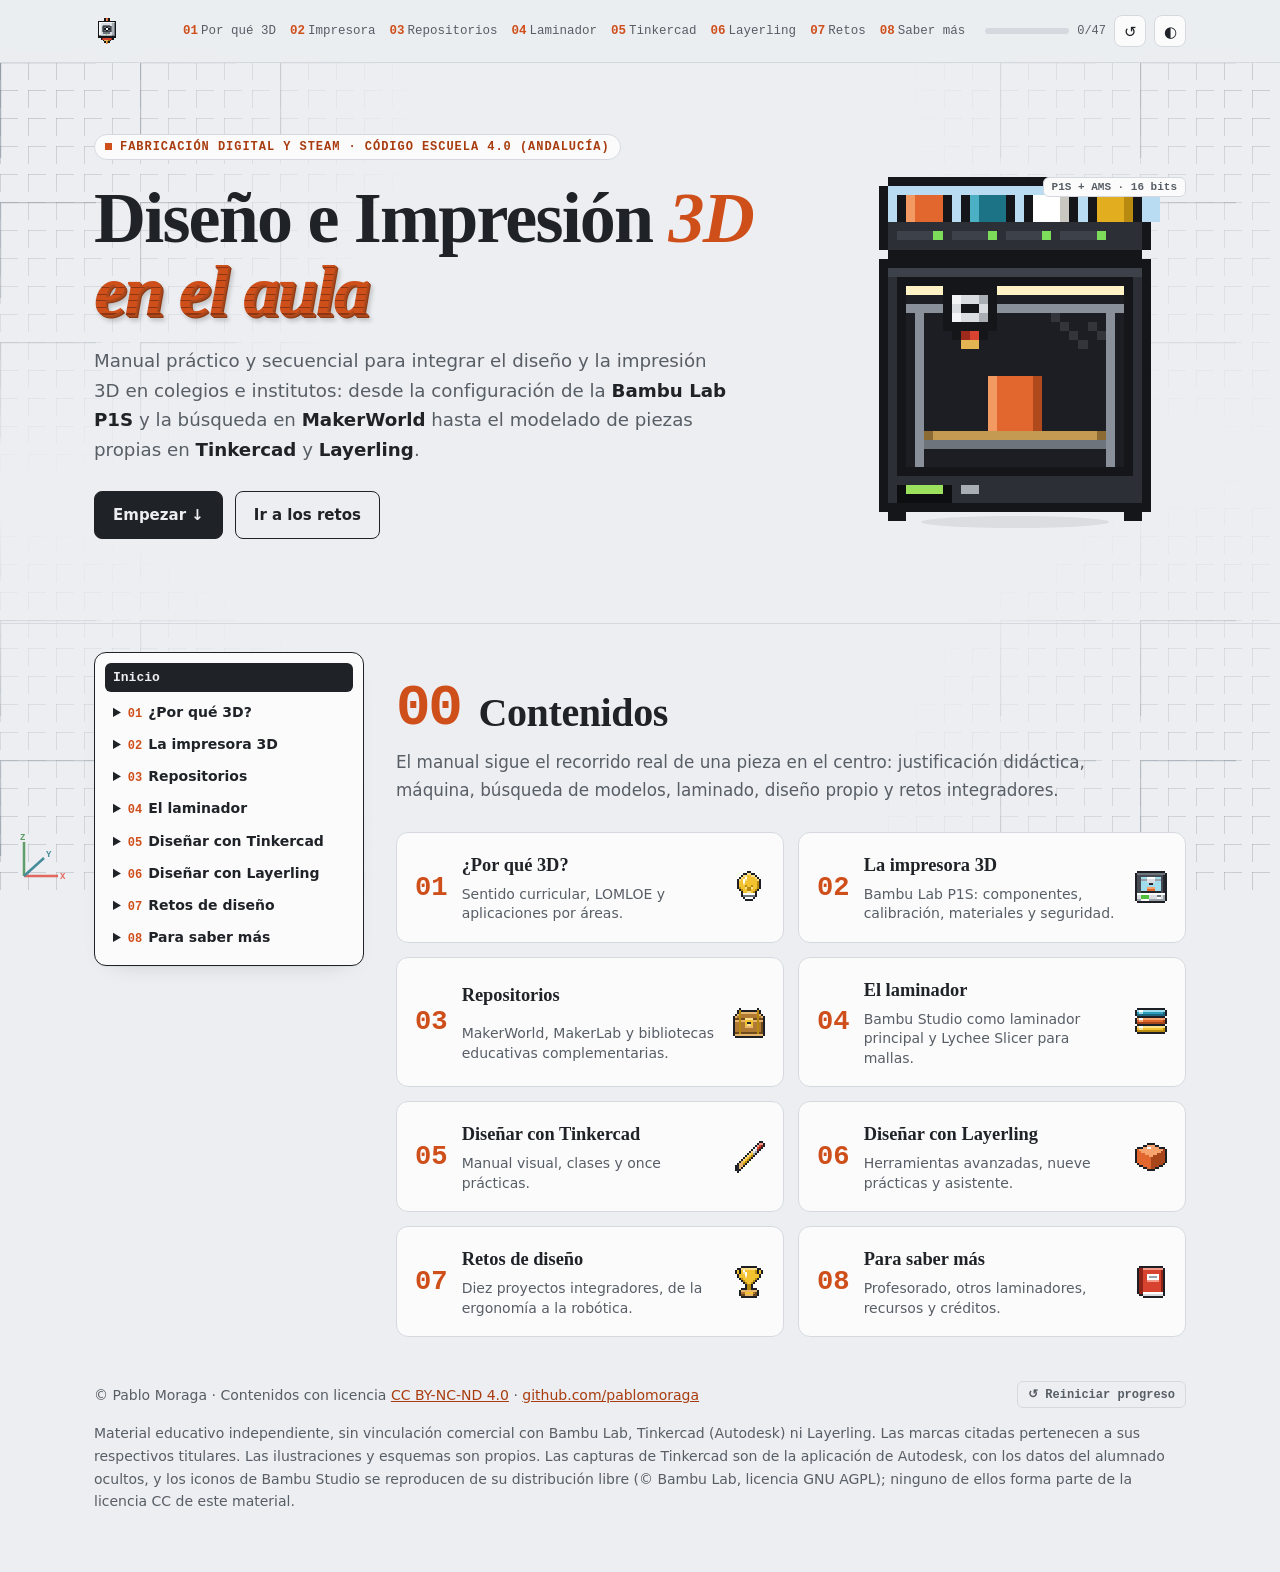
==== commit 16f1664b: "Contador global, botones de copiar, CanSat completo y favicon pixel art - Progreso global de 47 prác" ====
--- a/index.html
+++ b/index.html
@@ -6,8 +6,9 @@
 <title>Diseño e Impresión 3D en el aula</title>
 <meta name="description" content="Manual práctico y secuencial para integrar el diseño y la impresión 3D en colegios e institutos de Andalucía (Código Escuela 4.0): Bambu Lab P1S, MakerWorld, Bambu Studio, Lychee Slicer, Tinkercad y Layerling.">
 <meta name="author" content="Pablo Moraga">
-<link rel="icon" href="data:image/svg+xml,%3Csvg xmlns='http://www.w3.org/2000/svg' viewBox='0 0 8 8' shape-rendering='crispEdges'%3E%3Crect x='1' y='0' width='6' height='8' fill='%231e1d1a'/%3E%3Crect x='0' y='1' width='8' height='6' fill='%231e1d1a'/%3E%3Crect x='1' y='1' width='6' height='6' fill='%23cf4f1b'/%3E%3Crect x='3' y='3' width='2' height='2' fill='%23ffffff'/%3E%3C/svg%3E">
-<link rel="stylesheet" href="css/estilo.css?v=78f446e2">
+<link rel="icon" href="img/favicon.svg" type="image/svg+xml">
+<link rel="apple-touch-icon" href="img/favicon.svg">
+<link rel="stylesheet" href="css/estilo.css?v=3311f3e9">
 </head>
 <body data-page="index.html">
 <a class="skip" href="#contenido">Saltar al contenido</a>
@@ -103,7 +104,7 @@
     </nav>
     <div class="tools">
       <div class="prog" title="Prácticas y retos completados (guardado en este navegador)">
-        <span class="bar" aria-hidden="true"><i id="barFill"></i></span><span id="progText">0/0</span>
+        <span class="bar" aria-hidden="true"><i id="barFill"></i></span><span id="progText" title="Prácticas y retos completados en todo el manual">0/47</span>
       </div>
       <button class="ibtn" id="resetBtn" type="button" title="Reiniciar progreso" aria-label="Reiniciar progreso">↺</button>
       <button class="ibtn" id="themeBtn" type="button" title="Cambiar entre modo claro y oscuro" aria-label="Cambiar modo claro u oscuro">◐</button>
@@ -131,7 +132,7 @@
   </div>
 </section>
 <div class="wrap layout home">
-<nav class="side" aria-label="Índice del manual"><details class="side-wrap" open><summary>Índice del manual</summary><a href="index.html" class="side-home on" aria-current="page">Inicio</a><ul class="side-tree"><li><details><summary><span class="num">01</span>¿Por qué 3D?</summary><ul><li><a href="01-por-que.html">Presentación</a></li><li><a href="01-por-que.html#itinerario" data-sub="itinerario">Tu itinerario</a></li><li><a href="01-por-que.html#glosario" data-sub="glosario">Antes de empezar: palabras clave</a></li><li><a href="01-por-que.html#secuencia" data-sub="secuencia">Del problema a la pieza: secuencia didáctica tipo</a></li><li><a href="01-por-que.html#aplicaciones-por-areas-curriculares" data-sub="aplicaciones-por-areas-curriculares">Aplicaciones por áreas curriculares</a></li></ul></details></li><li><details><summary><span class="num">02</span>La impresora 3D</summary><ul><li><a href="02-impresora.html">Presentación</a></li><li><a href="02-impresora.html#componentes-principales-de-la-p1s" data-sub="componentes-principales-de-la-p1s">Componentes principales de la P1S</a></li><li><a href="02-impresora.html#montaje-inicial-de-la-p1s" data-sub="montaje-inicial-de-la-p1s">Montaje inicial de la P1S</a></li><li><a href="02-impresora.html#el-ams-funcionamiento-y-montaje" data-sub="el-ams-funcionamiento-y-montaje">El AMS: funcionamiento y montaje</a></li><li><a href="02-impresora.html#materiales-y-seguridad-en-el-aula" data-sub="materiales-y-seguridad-en-el-aula">Materiales y seguridad en el aula</a></li><li><a href="02-impresora.html#conectividad-en-redes-educativas" data-sub="conectividad-en-redes-educativas">Conectividad en redes educativas</a></li><li><a href="02-impresora.html#iot" data-sub="iot">Alta en Andared_IoT por la dirección MAC (Séneca)</a></li><li><a href="02-impresora.html#ideas-clave-impresora" data-sub="ideas-clave-impresora">Ideas clave · La impresora</a></li></ul></details></li><li><details><summary><span class="num">03</span>Repositorios</summary><ul><li><a href="03-repositorios.html">Presentación</a></li><li><a href="03-repositorios.html#que-es-repositorio" data-sub="que-es-repositorio">¿Qué es un repositorio?</a></li><li><a href="03-repositorios.html#makerworld" data-sub="makerworld">MakerWorld</a></li><li><a href="03-repositorios.html#practica-en-makerworld" data-sub="practica-en-makerworld">Práctica en MakerWorld</a></li><li><a href="03-repositorios.html#makerlab" data-sub="makerlab">MakerLab: personalizar y modelar sin CAD</a></li><li><a href="03-repositorios.html#ideas-clave-repositorios" data-sub="ideas-clave-repositorios">Ideas clave · MakerWorld</a></li></ul></details></li><li><details><summary><span class="num">04</span>El laminador</summary><ul><li><a href="04-laminador.html">Presentación</a></li><li><a href="04-laminador.html#bambu-studio" data-sub="bambu-studio">Bambu Studio</a></li><li><a href="04-laminador.html#s-o-s-aula-incidencias-frecuentes" data-sub="s-o-s-aula-incidencias-frecuentes">S.O.S. Aula: incidencias frecuentes</a></li><li><a href="04-laminador.html#galeria-de-errores-de-impresion" data-sub="galeria-de-errores-de-impresion">Galería de errores de impresión</a></li><li><a href="04-laminador.html#diagnostico" data-sub="diagnostico">¿Qué le pasa a mi pieza?</a></li><li><a href="04-laminador.html#lychee-slicer" data-sub="lychee-slicer">Lychee Slicer</a></li><li><a href="04-laminador.html#handy" data-sub="handy">Control desde el móvil: Bambu Handy</a></li><li><a href="04-laminador.html#ideas-clave-laminador" data-sub="ideas-clave-laminador">Ideas clave · Bambu Studio</a></li></ul></details></li><li><details><summary><span class="num">05</span>Diseñar con Tinkercad</summary><ul><li><a href="05-tinkercad.html">Presentación</a></li><li><a href="05-tinkercad.html#tinkercad-en-doce-operaciones" data-sub="tinkercad-en-doce-operaciones">Tinkercad en doce operaciones</a></li><li><a href="05-tinkercad.html#tinkercad-real" data-sub="tinkercad-real">El editor real de Tinkercad</a></li><li><a href="05-tinkercad.html#clases" data-sub="clases">Clases en Tinkercad y Google Classroom</a></li><li><a href="05-tinkercad.html#atajos" data-sub="atajos">Atajos de teclado</a></li><li><a href="05-tinkercad.html#practicas-con-tinkercad" data-sub="practicas-con-tinkercad">Prácticas con Tinkercad</a></li><li><a href="05-tinkercad.html#cansat-tinkercad" data-sub="cansat-tinkercad">CanSat con Tinkercad En construcción</a></li><li><a href="05-tinkercad.html#ideas-clave-diseno" data-sub="ideas-clave-diseno">Ideas clave · Diseño 3D</a></li></ul></details></li><li><details><summary><span class="num">06</span>Diseñar con Layerling</summary><ul><li><a href="06-layerling.html">Presentación</a></li><li><a href="06-layerling.html#layerling-paso-a-paso" data-sub="layerling-paso-a-paso">Layerling paso a paso</a></li><li><a href="06-layerling.html#atajos-ly" data-sub="atajos-ly">Atajos de teclado</a></li><li><a href="06-layerling.html#practicas-con-layerling" data-sub="practicas-con-layerling">Prácticas con Layerling</a></li><li><a href="06-layerling.html#cansat-layerling" data-sub="cansat-layerling">CanSat con Layerling En construcción</a></li><li><a href="06-layerling.html#ahora-con-asistente-del-prompt-al-stl" data-sub="ahora-con-asistente-del-prompt-al-stl">Ahora con Asistente: del prompt al STL</a></li><li><a href="06-layerling.html#otras-herramientas" data-sub="otras-herramientas">Otras herramientas gratuitas de modelado</a></li></ul></details></li><li><details><summary><span class="num">07</span>Retos de diseño</summary><ul><li><a href="07-retos.html">Presentación</a></li><li><a href="07-retos.html#ideas-para-seguir-proyectos-del-curso" data-sub="ideas-para-seguir-proyectos-del-curso">Ideas para seguir: proyectos del curso</a></li></ul></details></li><li><details><summary><span class="num">08</span>Para saber más</summary><ul><li><a href="08-saber-mas.html">Presentación</a></li><li><a href="08-saber-mas.html#tab-prof" data-sub="tab-prof">Para el profesorado</a></li><li><a href="08-saber-mas.html#tab-lam" data-sub="tab-lam">Otros laminadores</a></li><li><a href="08-saber-mas.html#tab-rec" data-sub="tab-rec">Recursos</a></li><li><a href="08-saber-mas.html#tab-cred" data-sub="tab-cred">Créditos y licencias</a></li></ul></details></li></ul></details></nav>
+<nav class="side" aria-label="Índice del manual"><details class="side-wrap" open><summary>Índice del manual</summary><a href="index.html" class="side-home on" aria-current="page">Inicio</a><ul class="side-tree"><li><details><summary><span class="num">01</span>¿Por qué 3D?</summary><ul><li><a href="01-por-que.html">Presentación</a></li><li><a href="01-por-que.html#itinerario" data-sub="itinerario">Tu itinerario</a></li><li><a href="01-por-que.html#glosario" data-sub="glosario">Antes de empezar: palabras clave</a></li><li><a href="01-por-que.html#secuencia" data-sub="secuencia">Del problema a la pieza: secuencia didáctica tipo</a></li><li><a href="01-por-que.html#aplicaciones-por-areas-curriculares" data-sub="aplicaciones-por-areas-curriculares">Aplicaciones por áreas curriculares</a></li></ul></details></li><li><details><summary><span class="num">02</span>La impresora 3D</summary><ul><li><a href="02-impresora.html">Presentación</a></li><li><a href="02-impresora.html#componentes-principales-de-la-p1s" data-sub="componentes-principales-de-la-p1s">Componentes principales de la P1S</a></li><li><a href="02-impresora.html#montaje-inicial-de-la-p1s" data-sub="montaje-inicial-de-la-p1s">Montaje inicial de la P1S</a></li><li><a href="02-impresora.html#el-ams-funcionamiento-y-montaje" data-sub="el-ams-funcionamiento-y-montaje">El AMS: funcionamiento y montaje</a></li><li><a href="02-impresora.html#materiales-y-seguridad-en-el-aula" data-sub="materiales-y-seguridad-en-el-aula">Materiales y seguridad en el aula</a></li><li><a href="02-impresora.html#conectividad-en-redes-educativas" data-sub="conectividad-en-redes-educativas">Conectividad en redes educativas</a></li><li><a href="02-impresora.html#iot" data-sub="iot">Alta en Andared_IoT por la dirección MAC (Séneca)</a></li><li><a href="02-impresora.html#ideas-clave-impresora" data-sub="ideas-clave-impresora">Ideas clave · La impresora</a></li></ul></details></li><li><details><summary><span class="num">03</span>Repositorios</summary><ul><li><a href="03-repositorios.html">Presentación</a></li><li><a href="03-repositorios.html#que-es-repositorio" data-sub="que-es-repositorio">¿Qué es un repositorio?</a></li><li><a href="03-repositorios.html#makerworld" data-sub="makerworld">MakerWorld</a></li><li><a href="03-repositorios.html#practica-en-makerworld" data-sub="practica-en-makerworld">Práctica en MakerWorld</a></li><li><a href="03-repositorios.html#makerlab" data-sub="makerlab">MakerLab: personalizar y modelar sin CAD</a></li><li><a href="03-repositorios.html#ideas-clave-repositorios" data-sub="ideas-clave-repositorios">Ideas clave · MakerWorld</a></li></ul></details></li><li><details><summary><span class="num">04</span>El laminador</summary><ul><li><a href="04-laminador.html">Presentación</a></li><li><a href="04-laminador.html#bambu-studio" data-sub="bambu-studio">Bambu Studio</a></li><li><a href="04-laminador.html#s-o-s-aula-incidencias-frecuentes" data-sub="s-o-s-aula-incidencias-frecuentes">S.O.S. Aula: incidencias frecuentes</a></li><li><a href="04-laminador.html#galeria-de-errores-de-impresion" data-sub="galeria-de-errores-de-impresion">Galería de errores de impresión</a></li><li><a href="04-laminador.html#diagnostico" data-sub="diagnostico">¿Qué le pasa a mi pieza?</a></li><li><a href="04-laminador.html#lychee-slicer" data-sub="lychee-slicer">Lychee Slicer</a></li><li><a href="04-laminador.html#handy" data-sub="handy">Control desde el móvil: Bambu Handy</a></li><li><a href="04-laminador.html#ideas-clave-laminador" data-sub="ideas-clave-laminador">Ideas clave · Bambu Studio</a></li></ul></details></li><li><details><summary><span class="num">05</span>Diseñar con Tinkercad</summary><ul><li><a href="05-tinkercad.html">Presentación</a></li><li><a href="05-tinkercad.html#tinkercad-en-doce-operaciones" data-sub="tinkercad-en-doce-operaciones">Tinkercad en doce operaciones</a></li><li><a href="05-tinkercad.html#tinkercad-real" data-sub="tinkercad-real">El editor real de Tinkercad</a></li><li><a href="05-tinkercad.html#clases" data-sub="clases">Clases en Tinkercad y Google Classroom</a></li><li><a href="05-tinkercad.html#atajos" data-sub="atajos">Atajos de teclado</a></li><li><a href="05-tinkercad.html#practicas-con-tinkercad" data-sub="practicas-con-tinkercad">Prácticas con Tinkercad</a></li><li><a href="05-tinkercad.html#cansat-tinkercad" data-sub="cansat-tinkercad">CanSat con Tinkercad</a></li><li><a href="05-tinkercad.html#ideas-clave-diseno" data-sub="ideas-clave-diseno">Ideas clave · Diseño 3D</a></li></ul></details></li><li><details><summary><span class="num">06</span>Diseñar con Layerling</summary><ul><li><a href="06-layerling.html">Presentación</a></li><li><a href="06-layerling.html#interfaz-layerling" data-sub="interfaz-layerling">La interfaz de Layerling</a></li><li><a href="06-layerling.html#layerling-paso-a-paso" data-sub="layerling-paso-a-paso">Layerling paso a paso</a></li><li><a href="06-layerling.html#atajos-ly" data-sub="atajos-ly">Atajos de teclado</a></li><li><a href="06-layerling.html#practicas-con-layerling" data-sub="practicas-con-layerling">Prácticas con Layerling</a></li><li><a href="06-layerling.html#cansat-layerling" data-sub="cansat-layerling">CanSat con Layerling</a></li><li><a href="06-layerling.html#ahora-con-asistente-del-prompt-al-stl" data-sub="ahora-con-asistente-del-prompt-al-stl">Ahora con Asistente: del prompt al STL</a></li><li><a href="06-layerling.html#otras-herramientas" data-sub="otras-herramientas">Otras herramientas gratuitas de modelado</a></li></ul></details></li><li><details><summary><span class="num">07</span>Retos de diseño</summary><ul><li><a href="07-retos.html">Presentación</a></li><li><a href="07-retos.html#ideas-para-seguir-proyectos-del-curso" data-sub="ideas-para-seguir-proyectos-del-curso">Ideas para seguir: proyectos del curso</a></li></ul></details></li><li><details><summary><span class="num">08</span>Para saber más</summary><ul><li><a href="08-saber-mas.html">Presentación</a></li><li><a href="08-saber-mas.html#tab-prof" data-sub="tab-prof">Para el profesorado</a></li><li><a href="08-saber-mas.html#tab-lam" data-sub="tab-lam">Otros laminadores</a></li><li><a href="08-saber-mas.html#tab-rec" data-sub="tab-rec">Recursos</a></li><li><a href="08-saber-mas.html#tab-cred" data-sub="tab-cred">Créditos y licencias</a></li></ul></details></li></ul></details></nav>
 <div class="page-main">
 <!-- 00 CONTENIDOS -->
 <section class="sec" id="contenidos">
@@ -165,6 +166,6 @@
   </div>
 </footer>
 
-<script src="js/app.js?v=78f446e2"></script>
+<script src="js/app.js?v=3311f3e9"></script>
 </body>
 </html>
--- a/css/estilo.css
+++ b/css/estilo.css
@@ -128,8 +128,21 @@
 .sec-head h2{font-size:clamp(1.8rem,3.6vw,2.5rem);margin:0}
 .sec-head .kick{grid-column:1/-1;color:var(--muted);max-width:760px;margin:6px 0 0;font-size:1.05rem}
 .sec-count{font:600 12px var(--mono);color:var(--muted);border:1px solid var(--line);border-radius:999px;padding:3px 10px;background:var(--card);margin-left:8px;vertical-align:middle;white-space:nowrap}
-.sub{display:flex;align-items:center;gap:10px;margin:44px 0 16px;font-size:1.45rem}
-.sub .px{width:26px;height:26px}
+.sub{display:flex;align-items:center;gap:14px;margin:60px 0 20px;padding:18px 20px;font-size:1.72rem;line-height:1.2;position:relative;isolation:isolate}
+.sub .px{width:38px;height:38px}
+.sub::before,.sub::after{content:"";position:absolute;inset:0 -16px;z-index:-1;--band:color-mix(in srgb,var(--bg2),var(--ink) 5%)}
+.sub::before{background:var(--band);
+  clip-path:polygon(0 36px,12px 36px,12px 12px,36px 12px,36px 0,
+    calc(100% - 24px) 0,calc(100% - 24px) 12px,calc(100% - 12px) 12px,calc(100% - 12px) 24px,100% 24px,
+    100% calc(100% - 36px),calc(100% - 12px) calc(100% - 36px),calc(100% - 12px) calc(100% - 12px),calc(100% - 48px) calc(100% - 12px),calc(100% - 48px) 100%,
+    36px 100%,36px calc(100% - 12px),12px calc(100% - 12px),12px calc(100% - 24px),0 calc(100% - 24px))}
+.sub::after{background:
+    linear-gradient(var(--band),var(--band)) left 0 top 0/12px 12px no-repeat,
+    linear-gradient(var(--band),var(--band)) right 0 bottom 0/12px 12px no-repeat,
+    linear-gradient(var(--band),var(--band)) right 24px bottom 0/12px 12px no-repeat,
+    linear-gradient(var(--band),var(--band)) left 0 bottom 0/12px 12px no-repeat}
+.sub small{font-size:12.5px}
+@media (max-width:759px){.sub{font-size:1.4rem;padding:14px 12px}.sub .px{width:30px;height:30px}.sub::before,.sub::after{inset:0 -8px}}
 .sub small{font:600 12px var(--mono);color:var(--accent-ink);letter-spacing:.05em;text-transform:uppercase}
 .mini{font:700 12px var(--mono);letter-spacing:.06em;text-transform:uppercase;color:var(--muted);margin:22px 0 10px}
 
@@ -457,7 +470,7 @@
 .phones figure{margin:0;text-align:center}
 .phones svg{width:100%;max-width:200px;height:auto}
 .phones figcaption{font:600 12px var(--mono);color:var(--muted);margin-top:6px}
-.wk:not(.wide) .pin span{display:none}.wk:not(.wide) .pin.l,.wk:not(.wide) .pin.d{transform:translate(-13px,-13px)}
+.wk:not(.wide) .pin span,.wk.nolab .pin span{display:none}.wk.nolab .pin.l,.wk.nolab .pin.d{transform:translate(-13px,-13px)}.wk:not(.wide) .pin.l,.wk:not(.wide) .pin.d{transform:translate(-13px,-13px)}
 @media (max-width:760px){.pin span{display:none}.pin.d{transform:translate(-13px,-13px)}}
 
 /* Challenges */
@@ -570,6 +583,27 @@
 @keyframes print3d-up{from{clip-path:inset(100% 0 0 0)}to{clip-path:inset(-15% -10% -15% -5%)}}
 @media (prefers-reduced-motion:reduce){.hero h1 .print3d{animation:none}}
 
+/* Cinta de Layerling por grupos */
+.lyrib{display:grid;grid-template-columns:repeat(auto-fill,minmax(min(100%,270px),1fr));gap:12px;margin:8px 0 6px}
+.lyrib section{border:2px solid var(--gc);border-radius:12px;background:var(--card);overflow:hidden}
+.lyrib h4{margin:0;padding:6px 12px;background:var(--gc);color:#fff;font:700 12.5px var(--mono);text-transform:uppercase;letter-spacing:.05em}
+.lyrib ul{list-style:none;margin:0;padding:6px 10px}
+.lyrib li{display:flex;gap:10px;align-items:center;padding:4px 0;border-bottom:1px dashed var(--line)}
+.lyrib li:last-child{border-bottom:0}
+.lyrib img{width:34px;height:34px;flex:0 0 34px;border-radius:6px;background:#fff;border:1px solid var(--line)}
+.lyrib b{display:block;font-size:13.5px;line-height:1.2}
+.lyrib small{display:block;font-size:12px;color:var(--muted);line-height:1.3}
+.lyrib p{margin:0;padding:6px 12px 10px;font-size:12px;color:var(--muted)}
+
+.task-h .task-ic{width:30px;height:30px;flex:0 0 30px}
+
+/* Copiar al portapapeles */
+.copywrap{display:inline-flex;flex-wrap:wrap;align-items:center;gap:6px;max-width:100%}
+.copybtn{font:700 11.5px var(--mono);padding:3px 10px;border-radius:999px;border:1px solid var(--line);background:var(--card);color:var(--ink);cursor:pointer;white-space:nowrap}
+.copybtn:hover,.copybtn:focus-visible{border-color:var(--accent);color:var(--accent)}
+.copybtn.ok{background:#4fbf3c;border-color:#2e7d25;color:#fff}
+.copyrow{margin:0 14px 12px;text-align:right}
+
 /* ---- Páginas con menú lateral ---- */
 .layout{display:grid;grid-template-columns:270px minmax(0,1fr);gap:32px;align-items:start;padding-top:calc(var(--offset) + 18px)}
 .layout.home{padding-top:28px}
